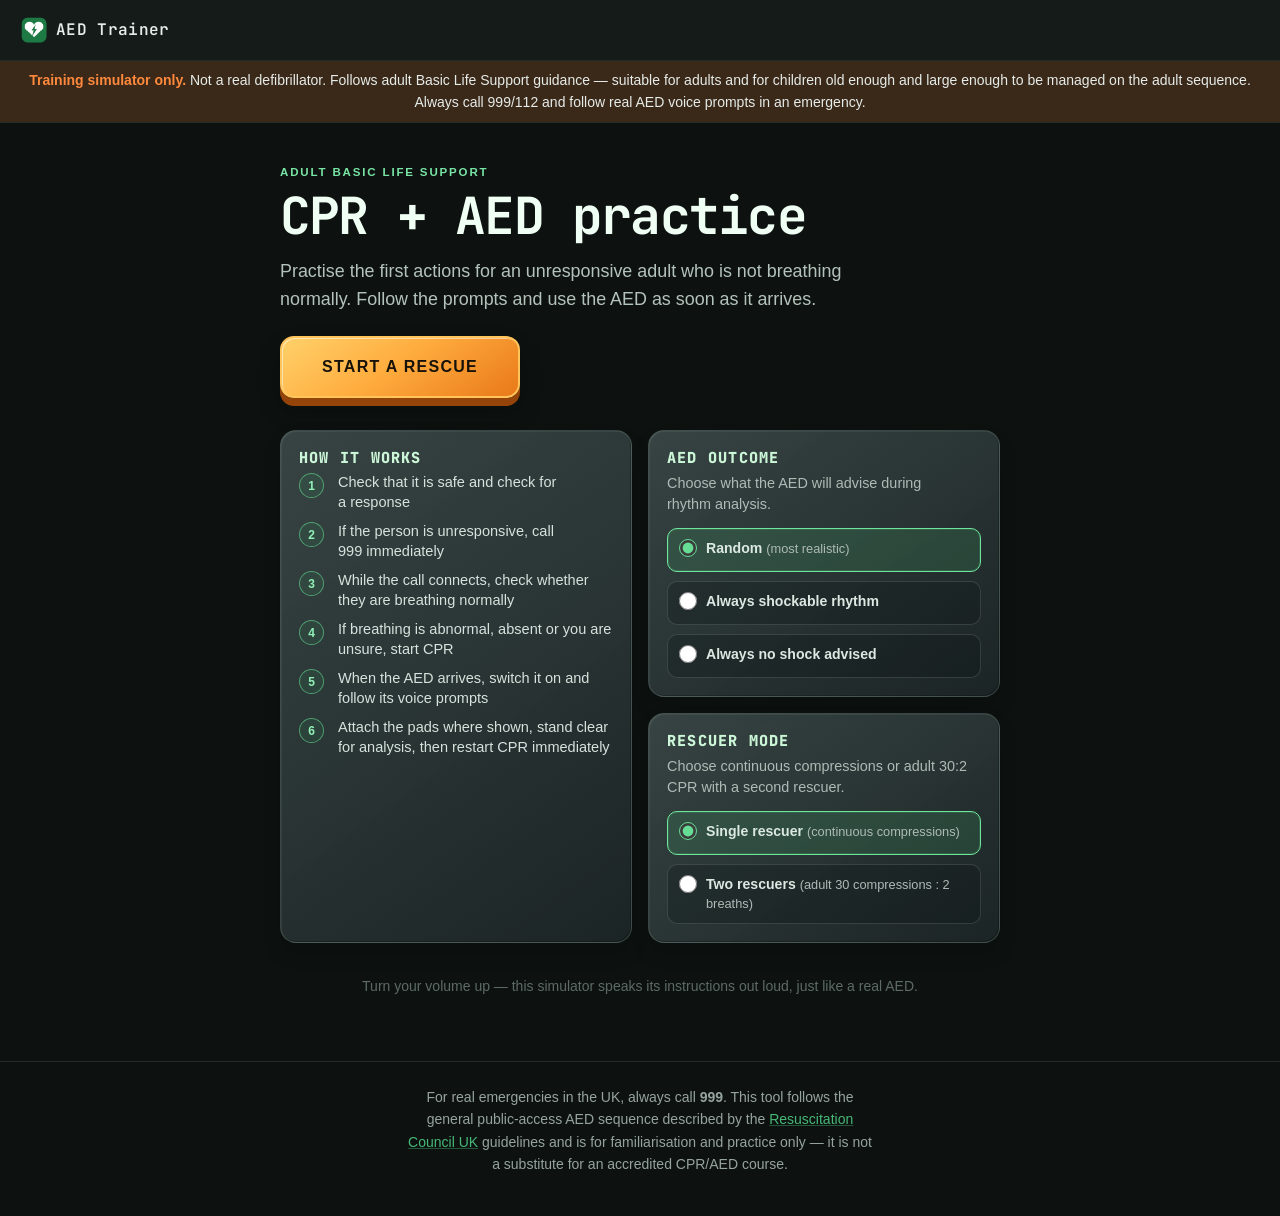
==== index.html @ 696bd79f "Add AED Trainer web app" ====
<!doctype html>
<html lang="en" data-theme="dark">
<head>
<meta charset="UTF-8" />
<meta name="viewport" content="width=device-width, initial-scale=1, viewport-fit=cover" />
<title>AED Trainer — Practice CPR &amp; Defibrillator Use</title>
<meta name="description" content="A free interactive simulator that mimics a public-access defibrillator (AED) so anyone can practise CPR and learn how an AED talks you through saving a life. Training use only." />
<meta name="theme-color" content="#12181a" />
<meta name="mobile-web-app-capable" content="yes" />
<meta name="apple-mobile-web-app-capable" content="yes" />
<meta name="apple-mobile-web-app-status-bar-style" content="black-translucent" />
<meta name="apple-mobile-web-app-title" content="AED Trainer" />
<link rel="manifest" href="manifest.json" />
<link rel="icon" href="icons/favicon-32.png" sizes="32x32" />
<link rel="apple-touch-icon" href="icons/apple-touch-icon.png" />

<link rel="preconnect" href="https://fonts.googleapis.com" />
<link rel="preconnect" href="https://fonts.gstatic.com" crossorigin />
<link href="https://fonts.googleapis.com/css2?family=JetBrains+Mono:wght@400;500;600;700&display=swap" rel="stylesheet" />
<link href="https://api.fontshare.com/v2/css?f[]=general-sans@400,500,600,700&display=swap" rel="stylesheet" />

<link rel="stylesheet" href="css/style.css" />
</head>
<body>
<a class="skip-link" href="#main">Skip to content</a>

<header class="site-header">
  <div class="brand">
    <img src="icons/icon-192.png" alt="" width="28" height="28" class="brand-mark" />
    <span class="brand-name">AED Trainer</span>
  </div>
</header>

<div class="disclaimer-bar" role="note">
  <strong>Training simulator only.</strong> Not a real defibrillator. Follows adult Basic Life Support guidance — suitable for adults and for children old enough and large enough to be managed on the adult sequence. Always call 999/112 and follow real AED voice prompts in an emergency.
</div>

<main id="main">

  <!-- ============ HOME SCREEN ============ -->
  <section id="screen-home" class="screen screen-home" aria-hidden="false">
    <p class="home-eyebrow">ADULT BASIC LIFE SUPPORT</p>
   <h1 class="page-title">CPR + AED practice</h1>
    <p class="lede">
  Practise the first actions for an unresponsive adult who is not breathing normally.
  Follow the prompts and use the AED as soon as it arrives.
</p>

<button id="btn-start" class="btn btn-primary btn-lg home-start-button" data-testid="button-start-training">
  START A RESCUE
</button>
    <div class="home-grid">
      <div class="home-card">
        <h2 class="card-title">How it works</h2>
        <ol class="steps-list">
  <li>Check that it is safe and check for a response</li>
  <li>If the person is unresponsive, call 999 immediately</li>
  <li>While the call connects, check whether they are breathing normally</li>
  <li>If breathing is abnormal, absent or you are unsure, start CPR</li>
  <li>When the AED arrives, switch it on and follow its voice prompts</li>
  <li>Attach the pads where shown, stand clear for analysis, then restart CPR immediately</li>
</ol>
      </div>

      <div class="home-card">
        <h2 class="card-title">AED outcome</h2>
<p class="card-hint">Choose what the AED will advise during rhythm analysis.</p>
        <fieldset class="scenario-picker">
          <legend class="sr-only">Choose a training scenario</legend>
          <label class="radio-row">
            <input type="radio" name="scenario" value="random" checked />
            <span>Random <em>(most realistic)</em></span>
          </label>
          <label class="radio-row">
            <input type="radio" name="scenario" value="shockable" />
            <span>Always shockable rhythm</span>
          </label>
          <label class="radio-row">
            <input type="radio" name="scenario" value="noshock" />
            <span>Always no shock advised</span>
          </label>
        </fieldset>
      </div>

      <div class="home-card home-card-wide">
        <h2 class="card-title">Rescuer mode</h2>
<p class="card-hint">Choose continuous compressions or adult 30:2 CPR with a second rescuer.</p>
        <fieldset class="scenario-picker">
          <legend class="sr-only">Choose number of rescuers</legend>
          <label class="radio-row">
            <input type="radio" name="rescuers" value="single" checked data-testid="radio-rescuers-single" />
            <span>Single rescuer <em>(continuous compressions)</em></span>
          </label>
          <label class="radio-row">
            <input type="radio" name="rescuers" value="two" data-testid="radio-rescuers-two" />
            <span>Two rescuers <em>(adult 30 compressions : 2 breaths)</em></span>
          </label>
        </fieldset>
      </div>
    </div>

    <p class="voice-hint" id="voice-support-hint"></p>
  </section>
  <!-- ============ 60-SECOND RESCUE INTRO ============ -->
  <section id="screen-intro" class="screen screen-intro" aria-hidden="true">
    <button id="btn-intro-exit" class="btn btn-ghost btn-exit" type="button">
      <svg width="16" height="16" viewBox="0 0 24 24" fill="none" stroke="currentColor" stroke-width="2">
        <path d="M15 18l-6-6 6-6"/>
      </svg>
      Back
    </button>

    <div class="intro-card">
      <p id="intro-step" class="intro-step">60-SECOND RESCUE · STEP 1 OF 4</p>

      <div class="intro-icon" aria-hidden="true">!</div>

      <h1 id="intro-title" class="intro-title">Is it safe to approach?</h1>

      <p id="intro-message" class="intro-message">
        An adult has suddenly collapsed. Look around before you go closer.
      </p>

      <div id="intro-actions" class="intro-actions">
        <button id="btn-intro-primary" class="btn btn-primary btn-lg" type="button">
          YES — CHECK FOR A RESPONSE
        </button>

        <button id="btn-intro-secondary" class="btn btn-secondary btn-lg" type="button">
          NO — GET HELP / STAY SAFE
        </button>
      </div>

      <button id="btn-intro-repeat" class="btn btn-ghost intro-repeat" type="button">
        🔊 Hear that again
      </button>

      <p class="intro-safety-note">
        Training practice only. In a real emergency, call 999/112 and follow the ambulance call handler’s instructions.
      </p>
    </div>
  </section>
  <!-- ============ DEVICE SCREEN ============ -->
  <section id="screen-device" class="screen screen-device" aria-hidden="true">

    <button id="btn-exit" class="btn btn-ghost btn-exit" data-testid="button-exit">
      <svg width="16" height="16" viewBox="0 0 24 24" fill="none" stroke="currentColor" stroke-width="2"><path d="M15 18l-6-6 6-6"/></svg>
      End session
    </button>

    <div class="device" id="aed-device" data-testid="device-shell">

<div class="device-brandrow">

    <div class="device-brand-block">

        <div class="device-brand-label">
            AED TRAINER
        </div>

<div class="device-model">
  KJT SERIES · FIELD 100
</div>

    </div>

    <div class="device-lights" role="status" aria-live="off">

        <span class="light" id="light-power">
            <i></i>Power
        </span>

        <span class="light" id="light-shock">
            <i></i>Shock
        </span>

        <span class="light" id="light-cpr">
            <i></i>CPR
        </span>

    </div>

</div>

<div class="device-instructions" aria-label="Training device notice">
  TRAINING DEVICE <span aria-hidden="true">·</span> FOLLOW VOICE PROMPTS
</div>

      <div class="device-screen" id="device-screen" aria-live="polite">
<div id="voice-indicator" class="voice-indicator">
    🔊 VOICE PROMPT ACTIVE
</div>
        <!-- OFF state -->
        <div class="panel" id="panel-off" data-panel="off">
          <p class="panel-off-label" id="panel-off-label">Device is off</p>
        </div>

        <!-- POWER ON -->
        <div class="panel" id="panel-poweron" data-panel="poweron" hidden>
          <p class="status-code" id="poweron-status-code">AED ON</p>
          <p class="caption-text" id="caption-poweron">Continue CPR while the AED sets up.</p>
        </div>

        <!-- PADS -->
        <div class="panel panel-pads" id="panel-pads" data-panel="pads" hidden>
          <p class="status-code">ATTACH PADS</p>
          <div class="pad-placement-container">
            <img src="images/adult-chest.png" alt="Adult chest showing pad 1 placed below the right collarbone and pad 2 on the mid-axillary line under the left armpit" class="chest-photo">
            <span class="aed-pad pad-a" aria-hidden="true">1</span>
            <span class="aed-pad pad-b" aria-hidden="true">2</span>
          </div>
          <p class="caption-text" id="caption-pads">Bare the chest. Peel the backing and press pad 1 below the right collarbone, pad 2 under the left armpit.</p>
          <button id="btn-pads-done" class="btn btn-accent" data-testid="button-pads-attached">Pads attached</button>
        </div>
                <!-- STAND CLEAR CHALLENGE -->
        <div class="panel panel-clear" id="panel-clear" data-panel="clear" hidden>
          <p class="status-code status-code-warn">AED READY TO ANALYSE</p>

          <div class="clear-symbol" aria-hidden="true">✋</div>

          <p class="clear-title">STAND CLEAR</p>

          <p class="caption-text">
            Nobody should touch the person while the AED checks the heart rhythm.
          </p>

          <p class="clear-question">What do you say?</p>

          <div class="clear-actions">
            <button id="btn-clear-correct" class="btn btn-accent" type="button">
              STAND CLEAR!
            </button>

            <button id="btn-clear-continue" class="btn btn-secondary" type="button">
              KEEP PRESSING!
            </button>

            <button id="btn-clear-pads" class="btn btn-secondary" type="button">
              TAKE THE PADS OFF!
            </button>
          </div>

          <p id="clear-feedback" class="clear-feedback" aria-live="polite"></p>
        </div>
        <!-- ANALYSING -->
        <div class="panel panel-analysing" id="panel-analysing" data-panel="analysing" hidden>
          <p class="status-code status-code-warn">ANALYSING RHYTHM</p>
         <div class="analysis-ring">
    <div class="ring-spinner"></div>
</div>
          <p class="caption-text" id="caption-analysing">Do not touch the patient. Analysing now.</p>
        </div>

        <!-- SHOCK ADVISED / CHARGING -->
        <div class="panel panel-shock" id="panel-shock" data-panel="shock" hidden>
<div class="warning-triangle" aria-hidden="true">⚠️</div>
          <p class="status-code status-code-alert" id="shock-status-code">SHOCK ADVISED</p>
          <div class="charge-bar" id="charge-bar" aria-hidden="true"><span></span></div>
          <p class="caption-text" id="caption-shock">Charging. Stand clear of the patient.</p>
          <button id="btn-shock" class="shock-button" disabled data-testid="button-deliver-shock">
            <span class="shock-button-label">SHOCK</span>
          </button>
        </div>

        <!-- NO SHOCK -->
        <div class="panel" id="panel-noshock" data-panel="noshock" hidden>
          <p class="status-code status-code-safe">NO SHOCK ADVISED</p>
          <p class="caption-text" id="caption-noshock">No shock advised. Continue CPR immediately.</p>
        </div>
                <!-- AMBULANCE CREW ARRIVED -->
        <div class="panel panel-handover" id="panel-handover" data-panel="handover" hidden>
          <p class="status-code status-code-safe">AMBULANCE CREW HAS TAKEN OVER</p>

<div class="handover-symbol" aria-hidden="true">✓</div>

<p class="handover-title">SCENARIO COMPLETE</p>

<p class="caption-text">
  The crew has taken over CPR.
</p>

<button
  id="btn-main-menu"
  class="btn btn-accent"
  type="button"
>
  MAIN MENU
</button>
        </div>
   <!-- CPR -->
        <div class="panel panel-cpr" id="panel-cpr" data-panel="cpr" hidden>
          <p class="status-code" id="cpr-status-code">CPR IN PROGRESS</p>


          <div class="cpr-compressions-view" id="cpr-compressions-view">
            <div class="cpr-visual" aria-hidden="true">
              <div class="metronome-ring" id="metronome-ring">
                  <div class="metronome-core"></div>
              </div>
              <div
  class="chest-animation"
  id="chest-animation"
  aria-label="Compression rhythm indicator"
></div>
            </div>
            <div class="cpr-readout">
              <div class="readout-block">
                <span class="readout-value" id="cpr-count">0</span>
                <span class="readout-label" id="cpr-count-label">compressions</span>
              </div>
              <div class="readout-block">
                <span class="readout-value" id="cpr-timer">2:00</span>
                <span class="readout-label" id="cpr-timer-label">until AED arrives</span>
              </div>
            </div>
          </div>

          <!-- BREATHS (two-rescuer 30:2 mode only) -->
          <div class="breaths-phase" id="breaths-phase" hidden aria-hidden="true">
            <div class="breaths-icon" aria-hidden="true">💨</div>
            <div class="breaths-countdown" id="breaths-countdown">2</div>
            <p class="breaths-label">rescue breaths</p>
          </div>

          <p class="caption-text" id="caption-cpr">Push hard and fast in the centre of the chest, to the beat.</p>
        </div>

      </div>

      <div class="device-controls">
        <button id="btn-power" class="power-button" data-testid="button-power">
          <svg width="30"
     height="30"
     viewBox="0 0 24 24"
     fill="none"
     stroke="currentColor"
     stroke-width="2.2"
     style="display:block;">
            <path d="M12 2v8"/><path d="M18.4 6.6a9 9 0 1 1-12.8 0"/></svg>
        </button>
        <div class="controls-hint" id="controls-hint">Press to turn on</div>
      </div>
    </div>

    <div class="caption-bar" id="caption-bar" role="log" aria-live="polite">
      <p id="caption-bar-text">Press the power button to begin.</p>
    </div>
  </section>

  <!-- ============ SUMMARY / RESTART ============ -->
  <section id="screen-end" class="screen screen-end" aria-hidden="true">
    <h1 class="page-title">Session ended</h1>
    <p class="lede" id="end-summary">You practised the full AED sequence. Great work — the more familiar this feels, the more useful you'll be in a real emergency.</p>
    <button id="btn-restart" class="btn btn-primary btn-lg" data-testid="button-restart">Train again</button>
  </section>

</main>

<footer class="site-footer">
  <p>For real emergencies in the UK, always call <strong>999</strong>. This tool follows the general public‑access AED sequence described by the <a href="https://www.resus.org.uk/" target="_blank" rel="noopener">Resuscitation Council UK</a> guidelines and is for familiarisation and practice only — it is not a substitute for an accredited CPR/AED course.</p>
</footer>

<script src="js/app.js" defer></script>
<script data-pplx-inline-edit>
(function () {
  if (window === window.top) return;

  const allowedParentOrigins = ["https://www.perplexity.ai","https://perplexity.ai","https://testing.perplexity.ai","https://staging.perplexity.ai","https://*.preview.i.perplexity.ai","http://localhost:3000","http://127.0.0.1:3000","http://localhost:5173","http://127.0.0.1:5173"];
  const MAX_FONT_BYTES = 500 * 1024;
  const MAX_TOTAL_FONT_BYTES = 2 * 1024 * 1024;
  let scrollForwarding = false;
  let scrollRaf = 0;
  let trustedTopOrigin = null;

  // Allow entries like "https://*.preview.i.perplexity.ai" — the wildcard
  // matches a single DNS label (no dots), so "https://*.foo" cannot stretch
  // across multiple labels.
  function matchesAllowedOrigin(origin) {
    if (!origin) return false;
    for (const entry of allowedParentOrigins) {
      if (!entry.includes("*")) {
        if (entry === origin) return true;
        continue;
      }
      const pattern = new RegExp(
        "^" +
          entry.replace(/[.+?^${}()|[\]\\]/g, "\\$&").replace(/\*/g, "[^.]+") +
          "$",
      );
      if (pattern.test(origin)) return true;
    }
    return false;
  }

  // Trust decision: when the sender is same-origin-visible (event.origin is a
  // real origin like https://www.perplexity.ai) we trust event.origin directly.
  // When event.origin is "null" (opaque broker srcdoc), we fall back to the
  // broker's stamped `parentOrigin` to identify the top window. The fallback
  // is claim-only — we rely on the browser's native `targetOrigin` enforcement
  // on the response path (see postToTrustedTop) to ensure replies can't be
  // delivered to anyone but the actual top window of that claimed origin.
  function getTrustedParentOrigin(event) {
    const forwardedParentOrigin =
      typeof event.data.parentOrigin === "string" ? event.data.parentOrigin : null;
    const parentOrigin = event.origin === "null" ? forwardedParentOrigin : event.origin;
    return matchesAllowedOrigin(parentOrigin) ? parentOrigin : null;
  }

  // All responses go to window.top with targetOrigin = the allowlisted origin.
  // An attacker that iframes us inside their own null-origin broker can claim
  // any parentOrigin they like, but the browser will drop the reply whenever
  // the real top's origin doesn't match — so the screenshot never leaves.
  function postToTrustedTop(message) {
    if (!trustedTopOrigin) return;
    try {
      window.top.postMessage(message, trustedTopOrigin);
    } catch (_error) {}
  }

  function inlineAll(original, clone) {
    if (original.nodeType !== 1 || clone.nodeType !== 1) return;

    try {
      const computedStyle = getComputedStyle(original);
      // cssText on a computed style is the serialized declaration in modern
      // Chromium/Safari — a single read beats enumerating ~400 longhand
      // properties. Firefox returns "" here, so we fall back on empty.
      const serialized = computedStyle.cssText;
      if (serialized) {
        clone.style.cssText = serialized;
      } else {
        const parts = new Array(computedStyle.length);
        for (let index = 0; index < computedStyle.length; index += 1) {
          const property = computedStyle[index];
          parts[index] = `${property}:${computedStyle.getPropertyValue(property)};`;
        }
        clone.style.cssText = parts.join("");
      }
    } catch (_error) {}

    const originalChildren = original.children;
    const clonedChildren = clone.children;
    for (
      let index = 0;
      index < originalChildren.length && index < clonedChildren.length;
      index += 1
    ) {
      inlineAll(originalChildren[index], clonedChildren[index]);
    }
  }

  function extractFontUrl(srcValue) {
    const matches = [
      ...srcValue.matchAll(
        /url\(["']?([^"')]+)["']?\)(?:\s*format\(["']?([^"')]+)["']?\))?/gi,
      ),
    ];
    if (matches.length === 0) return null;
    const woff2 = matches.find((m) => m[2] && m[2].toLowerCase().includes("woff2"));
    if (woff2) return woff2[1];
    const woff = matches.find((m) => m[2] && m[2].toLowerCase().includes("woff"));
    if (woff) return woff[1];
    return matches[0][1];
  }

  // Cache resolved font URL -> data URI across captures. Fonts on a page
  // essentially never change, and a batch run emits multiple captures back to
  // back — without this we'd refetch + re-base64 every time.
  const fontDataUriCache = new Map();
  const SRC_DECLARATION_RE = /src\s*:\s*[^;}]+/i;

  async function fetchAsDataUri(url) {
    if (fontDataUriCache.has(url)) return fontDataUriCache.get(url);
    let dataUri = null;
    try {
      const response = await fetch(url, { mode: "cors", credentials: "omit" });
      if (response.ok) {
        const blob = await response.blob();
        if (blob.size <= MAX_FONT_BYTES) {
          dataUri = await new Promise((resolve) => {
            const reader = new FileReader();
            reader.onloadend = () =>
              resolve(typeof reader.result === "string" ? reader.result : null);
            reader.onerror = () => resolve(null);
            reader.readAsDataURL(blob);
          });
        }
      }
    } catch (_error) {
      dataUri = null;
    }
    fontDataUriCache.set(url, dataUri);
    return dataUri;
  }

  function collectFontFaceRuleTexts() {
    const rules = [];
    for (const sheet of document.styleSheets) {
      let cssRules;
      try {
        cssRules = sheet.cssRules;
      } catch (_error) {
        continue;
      }
      if (!cssRules) continue;
      for (const rule of cssRules) {
        const cssText = rule.cssText || "";
        if (cssText.startsWith("@font-face")) rules.push(cssText);
      }
    }
    return rules;
  }

  async function buildInlinedFontCss() {
    const ruleTexts = collectFontFaceRuleTexts();
    if (ruleTexts.length === 0) return null;

    const resolved = ruleTexts.map((cssText) => {
      if (!SRC_DECLARATION_RE.test(cssText)) return null;
      const srcMatch = cssText.match(/src\s*:\s*([^;}]+)[;}]/i);
      if (!srcMatch) return null;
      const url = extractFontUrl(srcMatch[1]);
      if (!url) return null;
      try {
        return { cssText, url: new URL(url, document.baseURI).href };
      } catch (_error) {
        return null;
      }
    });

    const dataUris = await Promise.all(
      resolved.map((entry) => (entry ? fetchAsDataUri(entry.url) : Promise.resolve(null))),
    );

    const inlined = [];
    let totalBytes = 0;
    for (let index = 0; index < resolved.length; index += 1) {
      const entry = resolved[index];
      const dataUri = dataUris[index];
      if (!entry || !dataUri) continue;
      const approxBytes = dataUri.length * 0.75;
      if (totalBytes + approxBytes > MAX_TOTAL_FONT_BYTES) break;
      totalBytes += approxBytes;
      inlined.push(entry.cssText.replace(SRC_DECLARATION_RE, `src: url("${dataUri}")`));
    }
    return inlined.length > 0 ? inlined.join("\n") : null;
  }

  function stripExternal(clone) {
    const images = clone.querySelectorAll("img");
    for (let index = 0; index < images.length; index += 1) {
      const src = images[index].getAttribute("src");
      if (src && !src.startsWith("data:")) images[index].removeAttribute("src");
    }

    const elements = clone.querySelectorAll("*");
    for (let index = 0; index < elements.length; index += 1) {
      const style = elements[index].style.cssText;
      if (style && style.includes("url(")) {
        elements[index].style.cssText = style.replace(
          /url\(["']?(?!data:)[^)"']*["']?\)/gi,
          "none",
        );
      }
    }
  }

  function emitScroll() {
    scrollRaf = 0;
    if (!scrollForwarding) return;
    postToTrustedTop({
      type: "INLINE_EDIT_SCROLL",
      scrollX: window.scrollX,
      scrollY: window.scrollY,
    });
  }

  window.addEventListener(
    "scroll",
    function () {
      if (!scrollForwarding || scrollRaf) return;
      scrollRaf = requestAnimationFrame(emitScroll);
    },
    { passive: true, capture: true },
  );

  async function handleCaptureRequest(event) {
    const requestId = event.data.requestId;
    const scrollX = window.scrollX;
    const scrollY = window.scrollY;
    const width = window.innerWidth;
    const height = window.innerHeight;

    function postResult(dataUrl) {
      postToTrustedTop({
        type: "INLINE_EDIT_SCREENSHOT_RESULT",
        requestId,
        dataUrl,
        scrollX,
        scrollY,
      });
    }

    try {
      // Wait for any pending web fonts to resolve so both inline metrics and
      // the @font-face inlining below see the same loaded faces.
      if (document.fonts && document.fonts.ready) {
        try {
          await document.fonts.ready;
        } catch (_error) {}
      }

      const clone = document.documentElement.cloneNode(true);
      inlineAll(document.documentElement, clone);

      const removedNodes = clone.querySelectorAll("script,link[rel=\"stylesheet\"],style");
      for (let index = 0; index < removedNodes.length; index += 1) {
        removedNodes[index].remove();
      }

      stripExternal(clone);

      // Re-embed web fonts as data-URI @font-face rules so the SVG rasterizer
      // can resolve them — external font URLs aren't fetched during
      // foreignObject rendering, which would otherwise force a fallback face
      // and change text metrics.
      const inlinedFontCss = await buildInlinedFontCss();
      if (inlinedFontCss) {
        const styleEl = document.createElement("style");
        styleEl.textContent = inlinedFontCss;
        const head = clone.querySelector("head");
        if (head) head.appendChild(styleEl);
        else clone.insertBefore(styleEl, clone.firstChild);
      }

      const html = new XMLSerializer().serializeToString(clone);
      const svg =
        `<svg xmlns="http://www.w3.org/2000/svg" width="${width}" height="${height}">` +
        '<foreignObject width="100%" height="100%">' +
        `<div xmlns="http://www.w3.org/1999/xhtml" style="width:${width}px;height:${height}px;overflow:hidden">` +
        `<div style="position:relative;left:-${scrollX}px;top:-${scrollY}px">` +
        html +
        "</div></div></foreignObject></svg>";
      const svgUrl = `data:image/svg+xml;charset=utf-8,${encodeURIComponent(svg)}`;
      const image = new Image();
      image.onload = function () {
        const canvas = document.createElement("canvas");
        canvas.width = width;
        canvas.height = height;
        canvas.getContext("2d").drawImage(image, 0, 0);
        postResult(canvas.toDataURL("image/png"));
      };
      image.onerror = function () {
        postResult(null);
      };
      image.src = svgUrl;
    } catch (_error) {
      postResult(null);
    }
  }

  window.addEventListener("message", function (event) {
    if (!event.data) return;
    // Only accept messages from the direct parent frame. Blocks sibling /
    // unrelated-window postMessage senders that could otherwise reach us.
    if (event.source !== window.parent) return;

    const trustedParentOrigin = getTrustedParentOrigin(event);
    if (!trustedParentOrigin) return;
    trustedTopOrigin = trustedParentOrigin;

    if (event.data.type === "INLINE_EDIT_SCROLL_START") {
      scrollForwarding = true;
      emitScroll();
      return;
    }

    if (event.data.type === "INLINE_EDIT_SCROLL_STOP") {
      scrollForwarding = false;
      if (scrollRaf) cancelAnimationFrame(scrollRaf);
      scrollRaf = 0;
      return;
    }

    if (event.data.type !== "INLINE_EDIT_CAPTURE_REQUEST") return;

    handleCaptureRequest(event);
  });
})();


</script></body>
</html>
---- css/style.css ----
/* =========================================================
   AED Trainer — design tokens
   ========================================================= */
:root,
[data-theme='light'] {
  --text-xs: clamp(0.75rem, 0.7rem + 0.25vw, 0.875rem);
  --text-sm: clamp(0.875rem, 0.8rem + 0.35vw, 1rem);
  --text-base: clamp(1rem, 0.95rem + 0.25vw, 1.125rem);
  --text-lg: clamp(1.125rem, 1rem + 0.75vw, 1.5rem);
  --text-xl: clamp(1.5rem, 1.2rem + 1.25vw, 2.25rem);
  --text-2xl: clamp(2rem, 1.2rem + 2.5vw, 3rem);

  --space-1: 0.25rem;
  --space-2: 0.5rem;
  --space-3: 0.75rem;
  --space-4: 1rem;
  --space-5: 1.25rem;
  --space-6: 1.5rem;
  --space-8: 2rem;
  --space-10: 2.5rem;
  --space-12: 3rem;
  --space-16: 4rem;
  --space-20: 5rem;

  --radius-sm: 0.375rem;
  --radius-md: 0.625rem;
  --radius-lg: 1rem;
  --radius-xl: 1.5rem;
  --radius-full: 9999px;

  --transition-interactive: 160ms cubic-bezier(0.16, 1, 0.3, 1);

  /* Page chrome — cool clinical neutrals */
  --color-bg: #eef2f0;
  --color-surface: #ffffff;
  --color-surface-offset: #e2e8e5;
  --color-border: #cdd6d2;
  --color-divider: #dbe2df;
  --color-text: #101615;
  --color-text-muted: #52605c;
  --color-text-faint: #94a19d;
  --color-text-inverse: #f6f8f7;

  --color-primary: #1e7a44;
  --color-primary-hover: #166237;
  --color-primary-active: #114c2b;
  --color-primary-highlight: #d7ebde;

  --accent-orange: #d1560a;
  --accent-orange-hover: #b7480a;
  --accent-orange-active: #9c3d08;
  --accent-orange-highlight: #f6ded0;

  --accent-red: #c23b31;
  --accent-red-highlight: #f5dad7;

  --accent-green: #1e7a44;

  --shadow-sm: 0 1px 2px rgb(10 20 16 / 0.08);
  --shadow-md: 0 6px 16px rgb(10 20 16 / 0.12);
  --shadow-lg: 0 16px 40px rgb(10 20 16 / 0.18);

  --font-display: 'JetBrains Mono', 'Courier New', monospace;
  --font-body: 'General Sans', 'Inter', sans-serif;
}

[data-theme='dark'] {
  --color-bg: #0d1210;
  --color-surface: #141b18;
  --color-surface-offset: #1a2320;
  --color-border: #2a3531;
  --color-divider: #212b27;
  --color-text: #e6ece9;
  --color-text-muted: #96a39e;
  --color-text-faint: #5d6a65;
  --color-text-inverse: #101615;

  --color-primary: #46b877;
  --color-primary-hover: #64c98d;
  --color-primary-active: #7ed4a3;
  --color-primary-highlight: #1c3527;

  --accent-orange: #ff8a3d;
  --accent-orange-hover: #ffa262;
  --accent-orange-active: #ffb684;
  --accent-orange-highlight: #3a2818;

  --accent-red: #e5726a;
  --accent-red-highlight: #3a1f1c;

  --shadow-sm: 0 1px 2px rgb(0 0 0 / 0.3);
  --shadow-md: 0 6px 16px rgb(0 0 0 / 0.4);
  --shadow-lg: 0 16px 40px rgb(0 0 0 / 0.5);
}

/* fixed device-chassis colors regardless of theme, like a physical product */
:root {
  --device-chassis: #2c3134;
  --device-chassis-2: #383e42;
  --device-chassis-dark: #1c2022;
  --device-screen-bg: #0a120f;
  --device-screen-line: #16241d;
  --device-text: #b9f2c9;
  --device-text-dim: #6c9b7c;
  --device-amber: #ffcf6b;
}

/* =========================================================
   Base
   ========================================================= */
*, *::before, *::after { box-sizing: border-box; margin: 0; padding: 0; }

html {
  -webkit-text-size-adjust: none;
  text-size-adjust: none;
  -webkit-font-smoothing: antialiased;
  text-rendering: optimizeLegibility;
  scroll-behavior: smooth;
}

body {
  min-height: 100dvh;
  line-height: 1.6;
  font-family: var(--font-body), sans-serif;
  font-size: var(--text-base);
  color: var(--color-text);
  background-color: var(--color-bg);
  display: flex;
  flex-direction: column;
}

/* Locks page scroll while the device takeover is showing, so training
   feels like a real handheld unit rather than a scrollable web page. */
body.device-active {
  overflow: hidden;
  height: 100dvh;
}

img, svg { display: block; max-width: 100%; }

button, input { font: inherit; color: inherit; }

h1, h2, h3 { text-wrap: balance; line-height: 1.15; font-family: var(--font-display), monospace; letter-spacing: -0.01em; }

p, li { text-wrap: pretty; }

:focus-visible { outline: 2px solid var(--color-primary); outline-offset: 3px; border-radius: var(--radius-sm); }

@media (prefers-reduced-motion: reduce) {
  *, *::before, *::after {
    animation-duration: 0.01ms !important;
    animation-iteration-count: 1 !important;
    transition-duration: 0.01ms !important;
    scroll-behavior: auto !important;
  }
}

.sr-only {
  position: absolute; width: 1px; height: 1px; padding: 0; margin: -1px;
  overflow: hidden; clip: rect(0,0,0,0); white-space: nowrap; border-width: 0;
}

.skip-link {
  position: absolute; left: -999px; top: var(--space-2);
  background: var(--color-primary); color: var(--color-text-inverse);
  padding: var(--space-2) var(--space-4); border-radius: var(--radius-sm); z-index: 100;
}
.skip-link:focus { left: var(--space-2); }

a { color: var(--color-primary); text-decoration: underline; text-decoration-color: color-mix(in oklab, var(--color-primary) 40%, transparent); }
a:hover { color: var(--color-primary-hover); }

/* =========================================================
   Header / disclaimer / footer
   ========================================================= */
.site-header {
  display: flex; align-items: center; justify-content: space-between;
  padding: var(--space-4) var(--space-5);
  border-bottom: 1px solid var(--color-divider);
  background: var(--color-surface);
}
.brand { display: flex; align-items: center; gap: var(--space-2); }
.brand-mark { border-radius: var(--radius-sm); }
.brand-name { font-family: var(--font-display), monospace; font-weight: 600; font-size: var(--text-sm); letter-spacing: 0.02em; }

.icon-btn {
  display: inline-flex; align-items: center; justify-content: center;
  width: 44px; height: 44px; border-radius: var(--radius-full);
  background: transparent; color: var(--color-text-muted);
}
.icon-btn:hover { background: var(--color-surface-offset); color: var(--color-text); }

.disclaimer-bar {
  background: var(--accent-orange-highlight);
  color: var(--color-text);
  font-size: var(--text-xs);
  text-align: center;
  padding: var(--space-2) var(--space-4);
  border-bottom: 1px solid var(--color-divider);
}
.disclaimer-bar strong { color: var(--accent-orange); }

.site-footer {
  margin-top: auto;
  padding: var(--space-6) var(--space-5) var(--space-10);
  font-size: var(--text-xs);
  color: var(--color-text-muted);
  text-align: center;
  border-top: 1px solid var(--color-divider);
}
.site-footer p { max-width: 60ch; margin-inline: auto; }

/* =========================================================
   Buttons
   ========================================================= */
.btn {
  display: inline-flex; align-items: center; justify-content: center; gap: var(--space-2);
  min-height: 44px; padding: var(--space-3) var(--space-6);
  border-radius: var(--radius-md);
  font-size: var(--text-sm); font-weight: 600;
  transition: transform var(--transition-interactive), background var(--transition-interactive), box-shadow var(--transition-interactive);
}
.btn:active { transform: scale(0.97); }

.btn-primary { background: var(--color-primary); color: var(--color-text-inverse); box-shadow: var(--shadow-sm); }
.btn-primary:hover { background: var(--color-primary-hover); }

.btn-accent { background: var(--accent-orange); color: #ffffff; box-shadow: var(--shadow-sm); }
.btn-accent:hover { background: var(--accent-orange-hover); }

.btn-ghost { background: transparent; color: var(--color-text-muted); border: 1px solid var(--color-border); }
.btn-ghost:hover { color: var(--color-text); background: var(--color-surface-offset); }

.btn-lg { font-size: var(--text-base); padding: var(--space-4) var(--space-10); border-radius: var(--radius-lg); }

.btn:disabled { opacity: 0.45; cursor: not-allowed; transform: none; }

.btn-exit { position: absolute; top: var(--space-4); left: var(--space-4); z-index: 5; }

/* =========================================================
   Layout / screens
   ========================================================= */
main { flex: 1; width: 100%; }

.screen { display: none; }
.screen[aria-hidden='false'] { display: block; }

.screen-home {
  max-width: 640px; margin-inline: auto;
  padding: var(--space-10) var(--space-5) var(--space-16);
}
.page-title { font-size: var(--text-xl); margin-bottom: var(--space-4); }
.lede { color: var(--color-text-muted); font-size: var(--text-base); margin-bottom: var(--space-5); max-width: 56ch; }

.screen-home > .btn-lg { display: flex; width: 100%; margin-bottom: var(--space-8); }
@media (min-width: 480px) { .screen-home > .btn-lg { width: auto; } }

.home-grid {
  display: grid; grid-template-columns: 1fr; gap: var(--space-4);
  margin-bottom: var(--space-8);
}
.home-card-wide { grid-column: 1 / -1; }

@media (min-width: 640px) {
  .home-grid { grid-template-columns: 1fr 1fr; }
}

.home-card {
  background: var(--color-surface);
  border: 1px solid var(--color-border);
  border-radius: var(--radius-lg);
  padding: var(--space-5);
}
.card-title { font-size: var(--text-base); margin-bottom: var(--space-3); }
.card-hint { font-size: var(--text-xs); color: var(--color-text-muted); margin-bottom: var(--space-3); }

.steps-list { list-style: decimal; padding-left: 1.2em; display: flex; flex-direction: column; gap: var(--space-1); font-size: var(--text-sm); color: var(--color-text-muted); }

.scenario-picker { display: flex; flex-direction: column; gap: var(--space-2); border: none; }
.radio-row { display: flex; align-items: center; gap: var(--space-2); font-size: var(--text-sm); padding: var(--space-1) 0; min-height: 44px; }
.radio-row input { width: 18px; height: 18px; accent-color: var(--color-primary); }
.radio-row em { color: var(--color-text-faint); font-style: normal; font-size: var(--text-xs); }

.voice-hint { margin-top: var(--space-4); font-size: var(--text-xs); color: var(--color-text-faint); text-align: center; }

.screen-end { max-width: 480px; margin-inline: auto; padding: var(--space-16) var(--space-5); text-align: center; }
.screen-end .btn { margin-top: var(--space-4); }

/* =========================================================
   Device screen (simulation) — full-viewport kiosk takeover
   ========================================================= */
.screen-device[aria-hidden='false'] {
  position: fixed;
  inset: 0;
  z-index: 200;
  display: flex; flex-direction: column; align-items: center; justify-content: center;
  width: 100%;
  height: 100dvh;
  padding: max(var(--space-3), env(safe-area-inset-top)) var(--space-3) max(var(--space-3), env(safe-area-inset-bottom));
  background: var(--color-bg);
  gap: var(--space-2);
  overflow: hidden;
}

.device {
  width: min(94vw, 460px);
  flex: 1;
  min-height: 0;
  margin-top: 40px;
  display: flex;
  flex-direction: column;
  position: relative;

  background: linear-gradient(
      180deg,
      var(--device-chassis-2),
      var(--device-chassis)
  );

  border-radius: var(--radius-xl);

  padding: var(--space-3);

  box-shadow:
      var(--shadow-lg),
      inset 0 1px 0 rgb(255 255 255 / 0.06);

  border: 1px solid var(--device-chassis-dark);
}

.device-brandrow {
  display: flex; align-items: center; justify-content: space-between;
  flex: 0 0 auto;
  margin-bottom: var(--space-2); padding-inline: var(--space-1);
}
.device-brand-block { display: flex; flex-direction: column; gap: 1px; }
.device-brand-label {
  font-family: var(--font-display), monospace; font-size: var(--text-xs);
  letter-spacing: 0.08em; color: var(--device-text);
}
.device-model {
  font-family: var(--font-display), monospace; font-size: 0.65rem;
  letter-spacing: 0.06em; color: var(--device-text-dim);
}
.device-lights { display: flex; gap: var(--space-3); }

.device-instructions {
  flex: 0 0 auto;
  display: flex; flex-wrap: wrap; gap: 2px var(--space-3);
  font-family: var(--font-display), monospace; font-size: 0.62rem;
  letter-spacing: 0.03em; color: var(--device-text-dim);
  padding: 4px var(--space-1) var(--space-1);
  margin-bottom: 2px;
  border-bottom: 1px solid rgb(255 255 255 / 0.06);
}
.light {
  display: flex; align-items: center; gap: var(--space-1);
  font-size: 0.65rem; color: #6b7672; letter-spacing: 0.03em;
}
.light i {
  width: 8px; height: 8px; border-radius: var(--radius-full);
  background: #4a5450; display: block;
  box-shadow: inset 0 0 0 1px rgb(0 0 0 / 0.3);
}
.light.on i { background: var(--color-primary); box-shadow: 0 0 8px 1px var(--color-primary); }
.light.alert i { background: var(--accent-orange); box-shadow: 0 0 8px 1px var(--accent-orange); animation: blink 1s steps(2, jump-none) infinite; }
.light.safe i { background: #46b877; box-shadow: 0 0 8px 1px #46b877; }

.device-screen {
  background: var(--device-screen-bg);

  flex: 1 1 auto;
  min-height: 0;

  padding: var(--space-3) var(--space-3);

  position: relative;
  overflow: hidden;

  margin-top: 8px;

  border: 6px solid #11181c;
  border-radius: 18px;

  box-shadow:
      inset 0 2px 10px rgb(0 0 0 / 0.6),
      0 4px 20px rgb(0 0 0 / 0.25);
}

.device-screen::before {
  content: '';
  position: absolute;
  inset: 0;

  background:
      repeating-linear-gradient(
          180deg,
          rgb(255 255 255 / 0.015) 0 1px,
          transparent 1px 3px
      );

  pointer-events: none;
}
.panel {
  display: flex;
  flex-direction: column;

  align-items: center;
  justify-content: center;

  width: 100%;
  height: 100%;

  text-align: center;

  gap: var(--space-3);
  overflow-y: auto;
}

.panel-pads {
    justify-content: center;
    padding-top: 2px;
}

.panel[hidden] { display: none; }

.panel-off-label { font-family: var(--font-display), monospace; color: var(--device-text-dim); font-size: var(--text-sm); letter-spacing: 0.05em; }

.status-code {
  font-family: var(--font-display), monospace; font-weight: 700;
  font-size: var(--text-lg); letter-spacing: 0.04em;
  color: var(--device-text);
}
.status-code-warn { color: var(--device-amber); }
.status-code-alert { color: #ff8f6b; }
.status-code-safe { color: #7be3a0; }

.caption-text { color: var(--device-text-dim); font-size: var(--text-sm); max-width: 30ch; }

.torso { width: 120px; height: 150px; color: var(--device-text-dim); }
.pad { fill: var(--device-amber); opacity: 0.85; }
.pad-num { font-family: var(--font-display), monospace; font-size: 12px; fill: var(--device-screen-bg); text-anchor: middle; font-weight: 700; }


.charge-bar {
  width: 100%; max-width: 220px; height: 10px; border-radius: var(--radius-full);
  background: rgb(255 255 255 / 0.08); overflow: hidden;
}
.charge-bar span {
  display: block; height: 100%; width: 0%;
  background: var(--accent-orange);
  border-radius: var(--radius-full);
  transition: width 0.2s linear;
}

.shock-button {
  width: 92px; height: 92px; border-radius: var(--radius-full);
  background: #5a3a22; color: rgb(255 255 255 / 0.5);
  border: 3px solid #7a5334;
  font-family: var(--font-display), monospace; font-weight: 700; font-size: var(--text-xs);
  letter-spacing: 0.05em;
  transition: all var(--transition-interactive);
}
.shock-button:not(:disabled) {
  background: var(--accent-orange); color: #fff; border-color: #ffb27a;
  box-shadow: 0 0 0 0 rgb(209 86 10 / 0.6);
  animation: shockpulse 1s ease-in-out infinite;
  cursor: pointer;
}
.shock-button:disabled { cursor: not-allowed; }
@keyframes shockpulse {
  0%, 100% { box-shadow: 0 0 0 0 rgb(255 138 61 / 0.55); }
  50% { box-shadow: 0 0 0 14px rgb(255 138 61 / 0); }
}

.cpr-compressions-view { display: flex; flex-direction: column; align-items: center; gap: var(--space-4); }
.cpr-compressions-view[hidden] { display: none; }
.cpr-visual { display: flex; align-items: center; justify-content: center; height: 70px; }
.cpr-pulse {
  width: 46px; height: 46px; border-radius: var(--radius-full);
  background: #7be3a0;
}
.cpr-pulse.beat { animation: cprbeat 0.45s ease-out; }
@keyframes cprbeat { 0% { transform: scale(1); } 30% { transform: scale(1.35); } 100% { transform: scale(1); } }

.cpr-readout { display: flex; gap: var(--space-8); }
.readout-block { display: flex; flex-direction: column; align-items: center; }
.readout-value { font-family: var(--font-display), monospace; font-weight: 700; font-size: var(--text-xl); color: var(--device-text); }
.readout-label { font-size: 0.65rem; color: var(--device-text-dim); letter-spacing: 0.04em; }

.breaths-phase {
  display: flex; flex-direction: column; align-items: center; gap: var(--space-2);
  padding: var(--space-4) 0;
}
.breaths-phase[hidden] { display: none; }
.breaths-icon { font-size: 2.2rem; line-height: 1; animation: breathspulse 1.6s ease-in-out infinite; }
.breaths-countdown {
  font-family: var(--font-display), monospace; font-weight: 700;
  font-size: 2.6rem; color: var(--device-amber); line-height: 1;
}
.breaths-label { font-size: 0.7rem; color: var(--device-text-dim); letter-spacing: 0.06em; text-transform: uppercase; }
@keyframes breathspulse { 0%, 100% { transform: scale(1); opacity: 0.85; } 50% { transform: scale(1.15); opacity: 1; } }

@keyframes blink { 50% { opacity: 0.25; } }
/* Power button */
.power-button {
  position: relative;
  display: grid;
  place-items: center;
  width: 56px;
  height: 56px;
  padding: 0;

  border: 2px solid #111719;
  border-radius: 50%;

  color: #8f9c97;
  background:
    radial-gradient(
      circle at 35% 28%,
      #3b4749 0%,
      #273135 42%,
      #12191b 100%
    );

  box-shadow:
    5px 6px 10px rgb(0 0 0 / 0.45),
    inset 2px 2px 3px rgb(255 255 255 / 0.12),
    inset -3px -4px 5px rgb(0 0 0 / 0.65);

  cursor: pointer;
  transition:
    color 160ms ease,
    transform 100ms ease,
    box-shadow 160ms ease,
    filter 160ms ease;
}

.power-button:hover {
  color: #d6e4dc;
  filter: brightness(1.12);
}

.power-button:active {
  transform: translateY(2px);
  box-shadow:
    2px 3px 5px rgb(0 0 0 / 0.4),
    inset 3px 3px 6px rgb(0 0 0 / 0.7),
    inset -1px -1px 2px rgb(255 255 255 / 0.08);
}

.power-button.active {
  color: #63e89b;
  border-color: #275f45;
  box-shadow:
    0 0 0 3px rgb(99 232 155 / 0.14),
    0 0 18px rgb(99 232 155 / 0.28),
    5px 6px 10px rgb(0 0 0 / 0.45),
    inset 2px 2px 3px rgb(255 255 255 / 0.1),
    inset -3px -4px 5px rgb(0 0 0 / 0.65);
}

.power-button:focus-visible {
  outline: 3px solid #ffd54a;
  outline-offset: 4px;
}

.power-button:disabled {
  opacity: 0.35;
  cursor: not-allowed;
  filter: grayscale(0.35);
}

.power-button:disabled:hover {
  color: #8f9c97;
  filter: grayscale(0.35);
}

.controls-hint {
  min-height: 2.5em;
  margin: 0;
  font-size: var(--text-xs);
  line-height: 1.25;
  color: var(--color-text-muted);
}
.caption-bar {
  width: min(96vw, 520px);
  flex-shrink: 0;

  margin: 0 auto;
  box-sizing: border-box;

  background: var(--color-surface);
  border: 1px solid var(--color-border);
  border-radius: var(--radius-md);

  padding: var(--space-3) var(--space-4);

  font-size: var(--text-sm);
  text-align: center;

  min-height: 48px;

  display: flex;
  align-items: center;
  justify-content: center;
}

.voice-indicator {
  position: absolute;
  top: var(--space-2);
  right: var(--space-2);
  z-index: 2;
  display: none;
  align-items: center;
  gap: 5px;
  font-family: var(--font-display), monospace;
  font-size: 0.6rem;
  letter-spacing: 0.04em;
  color: var(--device-amber);
  background: rgb(0 0 0 / 0.4);
  padding: 4px 9px;
  border-radius: var(--radius-full);
  white-space: nowrap;
}
.voice-indicator.active { display: flex; }

.pad-placement-container {
    position: relative;
    width: min(100%, 320px);
    aspect-ratio: 1036 / 613;
    margin: 0 auto;
    flex-shrink: 0;
    max-height: 34dvh;
    border-radius: 14px;
    overflow: hidden;
}

.chest-photo {
    position: absolute;
    inset: 0;
    width: 100%;
    height: 100%;
    object-fit: cover;
    display: block;
}

/* On extremely short screens, shrink the photo further rather than let it
   push the caption/button off-screen — the panel's own scroll is the
   last-resort fallback beyond this point. */
@media (max-height: 620px) {
  .pad-placement-container { max-height: 26dvh; }
}

.aed-pad {
  position: absolute;
  width: 28px;
  height: 28px;
  border-radius: var(--radius-full);
  background: var(--device-amber);
  color: var(--device-screen-bg);
  display: flex;
  align-items: center;
  justify-content: center;
  font-family: var(--font-display), monospace;
  font-weight: 700;
  font-size: 0.8rem;
  transform: translate(-50%, -50%);
  box-shadow: 0 0 0 3px rgb(0 0 0 / 0.4), 0 0 10px 2px rgb(255 207 107 / 0.55);
}
.pad-a { top: 27%; left: 36%; }
.pad-b { top: 71%; left: 68%; }

.analysis-ring { width: 64px; height: 64px; display: flex; align-items: center; justify-content: center; flex: 0 0 auto; }
.ring-spinner {
  width: 100%; height: 100%; border-radius: var(--radius-full);
  border: 4px solid rgb(255 207 107 / 0.18);
  border-top-color: var(--device-amber);
  animation: ringspin 0.9s linear infinite;
}
@keyframes ringspin { to { transform: rotate(360deg); } }

.warning-triangle {
  font-size: 2.4rem;
  line-height: 1;
  flex: 0 0 auto;
  filter: drop-shadow(0 0 8px rgb(255 138 61 / 0.6));
}

.metronome-ring {
  width: 60px; height: 60px; border-radius: var(--radius-full);
  border: 3px solid rgb(123 227 160 / 0.25);
  display: flex; align-items: center; justify-content: center;
}
.metronome-core {
  width: 32px; height: 32px; border-radius: var(--radius-full);
  background: #7be3a0;
}
.metronome-core.beat { animation: cprbeat 0.45s ease-out; }

.chest-animation {
  font-size: 1.9rem;
  line-height: 1;
}
.chest-animation.beat { animation: cprbeat 0.45s ease-out; }

@media (max-height: 700px) {
  .chest-photo { max-height: 30dvh; }
  .cpr-visual { height: 56px; }
}
/* Stand Clear challenge */
.panel-clear {
  box-sizing: border-box;
  height: 100%;
  min-height: 0;
  overflow-y: auto;
  overscroll-behavior-y: contain;
  padding: 12px 16px 20px;
  text-align: center;
  -webkit-overflow-scrolling: touch;
}

.panel-clear .status-code {
  margin-top: 0;
}

.clear-symbol {
  display: grid;
  place-items: center;
  width: 62px;
  height: 62px;
  margin: 8px auto;
  border: 3px solid #f4b400;
  border-radius: 50%;
  color: #171717;
  background: #ffd54a;
  font-size: 34px;
  line-height: 1;
  box-shadow: 0 0 0 5px rgba(244, 180, 0, 0.14);
}

.clear-title {
  margin: 4px 0 8px;
  color: #ffd54a;
  font-size: clamp(1.35rem, 4.5vw, 1.9rem);
  font-weight: 900;
  letter-spacing: 0.06em;
}

.panel-clear .caption-text {
  margin: 8px 0;
}

.clear-question {
  margin: 12px 0 8px;
  color: #ffffff;
  font-size: 1rem;
  font-weight: 800;
}

.clear-actions {
  display: grid;
  gap: 8px;
  margin-top: 8px;
  padding-bottom: 8px;
}

.panel-clear .btn {
  width: 100%;
  min-height: 44px;
  padding: 10px 12px;
  font-size: 0.92rem;
}

.panel-clear .btn-accent {
  font-weight: 900;
  letter-spacing: 0.04em;
}

.clear-feedback {
  min-height: 1.4em;
  margin: 10px 0 0;
  padding: 0 2px 10px;
  color: #ffd54a;
  font-size: 0.92rem;
  font-weight: 700;
  line-height: 1.35;
}
#panel-clear {
  overflow-y: auto !important;
}
.panel-clear .btn-secondary {
  color: #1b2522;
  background: #f4f4f4;
  border-color: #c7c7c7;
  font-weight: 800;
}

.panel-clear .btn-secondary:hover,
.panel-clear .btn-secondary:focus-visible {
  color: #101614;
  background: #ffffff;
  border-color: #ffd54a;
}
.btn-secondary {
  color: #000000;
}
/* AED body visual upgrade */
.aed-unit {
  background:
    linear-gradient(
      145deg,
      #3b454a 0%,
      #30383d 45%,
      #252c30 100%
    );

  border: 1px solid #4e5a60;
  border-radius: 34px;
  box-shadow:
    0 24px 50px rgba(0, 0, 0, 0.5),
    inset 2px 2px 0 rgba(255, 255, 255, 0.08),
    inset -3px -4px 0 rgba(0, 0, 0, 0.24);
}

/* Keep the AED caption area stable when its message wraps */
.caption-bar {
  box-sizing: border-box;
  min-height: 58px;
}

.caption-bar-text,
#caption-bar-text {
  margin: 0;
  min-height: 40px;
  line-height: 1.3;
}
/* Ambulance crew handover */
.panel-handover {
  text-align: center;
}

.handover-symbol {
  display: grid;
  place-items: center;
  width: 66px;
  height: 66px;
  margin: 14px auto 10px;
  border: 3px solid #67df98;
  border-radius: 50%;
  color: #102019;
  background: #67df98;
  font-size: 2.4rem;
  font-weight: 900;
  box-shadow: 0 0 0 5px rgba(103, 223, 152, 0.14);
}

.handover-title {
  margin: 6px 0 14px;
  color: #b8efca;
  font-size: clamp(1.35rem, 4.6vw, 1.9rem);
  font-weight: 900;
  letter-spacing: 0.06em;
}

.panel-handover .btn {
  width: 100%;
  margin-top: 18px;
}
/* =========================================================
   RUGGED FIELD TRAINER — OUTER GRAPHITE CHASSIS
   ========================================================= */

.device-shell {
  position: relative;
  overflow: hidden;
  isolation: isolate;

  background:
    radial-gradient(
      circle at 18% 8%,
      rgba(111, 130, 132, 0.32) 0%,
      rgba(66, 78, 82, 0.16) 25%,
      transparent 48%
    ),
    linear-gradient(
      145deg,
      #4a5559 0%,
      #343e42 38%,
      #252d30 73%,
      #1b2123 100%
    );

  border: 1px solid #5d6a6f;

  box-shadow:
    0 24px 46px rgba(0, 0, 0, 0.58),
    0 6px 12px rgba(0, 0, 0, 0.34),
    inset 2px 2px 0 rgba(255, 255, 255, 0.11),
    inset -3px -4px 0 rgba(0, 0, 0, 0.36);
}

.device-shell::before {
  content: "";
  position: absolute;
  z-index: -1;
  inset: 9px;
  pointer-events: none;
  border: 1px solid rgba(207, 222, 216, 0.08);
  border-radius: inherit;
}
/* RUGGED FIELD TRAINER — RUBBER SCREEN BEZEL */
.device-screen {
  position: relative;

  background:
    linear-gradient(
      145deg,
      #192124 0%,
      #0d1214 46%,
      #050809 100%
    );

  border: 8px solid #111719;
  border-radius: 26px;

  box-shadow:
    inset 0 0 0 2px rgba(119, 142, 135, 0.09),
    inset 0 0 18px rgba(0, 0, 0, 0.9),
    0 3px 7px rgba(0, 0, 0, 0.34);
}

.device-screen::before {
  content: "";
  position: absolute;
  z-index: 2;
  inset: 6px;
  pointer-events: none;
  border: 1px solid rgba(151, 229, 182, 0.07);
  border-radius: 19px;
}
/* =========================================================
   RUGGED FIELD TRAINER — STATUS LEDs
   ========================================================= */

.device-lights {
  display: flex;
  align-items: center;
  gap: 14px;
}

.light {
  display: inline-flex;
  align-items: center;
  gap: 5px;
  color: #89948f;
  font-size: 0.72rem;
  font-weight: 700;
  letter-spacing: 0.02em;
  white-space: nowrap;
}

.light i {
  position: relative;
  display: block;
  width: 11px;
  height: 11px;
  flex: 0 0 11px;

  border: 1px solid #101617;
  border-radius: 50%;

  background:
    radial-gradient(
      circle at 34% 28%,
      #4a5754 0 12%,
      #27312f 27%,
      #141b1a 62%,
      #090d0d 100%
    );

  box-shadow:
    inset 1px 1px 2px rgba(255, 255, 255, 0.11),
    inset -1px -2px 2px rgba(0, 0, 0, 0.75),
    0 1px 1px rgba(255, 255, 255, 0.05);

  transition:
    background 160ms ease,
    box-shadow 160ms ease,
    transform 160ms ease;
}

/* Small glass highlight on every lens */
.light i::after {
  content: "";
  position: absolute;
  top: 1px;
  left: 2px;
  width: 3px;
  height: 3px;
  border-radius: 50%;
  background: rgba(255, 255, 255, 0.52);
  opacity: 0.25;
}

/* Green LED: AED power on / CPR active */
.light.on i,
.light.safe i {
  background:
    radial-gradient(
      circle at 34% 28%,
      #dbffe9 0 10%,
      #72f0a2 25%,
      #25b66a 58%,
      #0b5e35 100%
    );

  box-shadow:
    0 0 5px rgba(83, 235, 147, 0.95),
    0 0 12px rgba(83, 235, 147, 0.52),
    inset 1px 1px 2px rgba(255, 255, 255, 0.48),
    inset -1px -2px 2px rgba(0, 50, 25, 0.45);
}

.light.on,
.light.safe {
  color: #b5f2cb;
}

/* Amber LED: shock advised / charging */
.light.alert i {
  background:
    radial-gradient(
      circle at 34% 28%,
      #fff5ca 0 10%,
      #ffcf4d 25%,
      #f28b16 58%,
      #914500 100%
    );

  box-shadow:
    0 0 6px rgba(255, 182, 46, 0.98),
    0 0 15px rgba(255, 144, 0, 0.58),
    inset 1px 1px 2px rgba(255, 255, 255, 0.52),
    inset -1px -2px 2px rgba(103, 45, 0, 0.5);

  animation: shock-led-pulse 850ms ease-in-out infinite alternate;
}

.light.alert {
  color: #ffe3a2;
}

@keyframes shock-led-pulse {
  from {
    filter: brightness(0.82);
    transform: scale(0.93);
    box-shadow:
      0 0 3px rgba(255, 174, 34, 0.7),
      0 0 8px rgba(255, 126, 0, 0.3);
  }

  to {
    filter: brightness(1.25);
    transform: scale(1.08);
    box-shadow:
      0 0 7px rgba(255, 208, 86, 1),
      0 0 21px rgba(255, 124, 0, 0.82);
  }
}

/* Respect device accessibility settings that reduce animation */
@media (prefers-reduced-motion: reduce) {
  .light.alert i {
    animation: none;
  }
}
/* =========================================================
   RUGGED FIELD TRAINER — HOME / SCENARIO SETUP
   ========================================================= */

.screen-home {
  max-width: 760px;
  margin-inline: auto;
}

.home-eyebrow {
  margin: 0 0 8px;
  color: #78e5a5;
  font-size: 0.72rem;
  font-weight: 900;
  letter-spacing: 0.16em;
  text-transform: uppercase;
}

.screen-home .page-title {
  max-width: 18ch;
  margin: 0;
  color: #effff4;
  font-size: clamp(2rem, 6vw, 3.2rem);
  line-height: 1.04;
  letter-spacing: -0.035em;
}

.screen-home .lede {
  max-width: 61ch;
  margin: 16px 0 22px;
  color: #b4c2bc;
  font-size: clamp(1rem, 2.6vw, 1.12rem);
  line-height: 1.55;
}

.home-start-button {
  width: min(100%, 360px);
  min-height: 58px;
  margin: 0 0 28px;
  border: 2px solid #ffc45a;
  border-radius: 14px;
  color: #18130a;
  background:
    linear-gradient(145deg, #ffd16a 0%, #ffad3f 46%, #e97919 100%);
  box-shadow:
    0 8px 0 #944309,
    0 13px 22px rgba(0, 0, 0, 0.3),
    inset 1px 1px 0 rgba(255, 255, 255, 0.5);
  font-size: 1rem;
  font-weight: 900;
  letter-spacing: 0.08em;
  text-transform: uppercase;
  transition:
    transform 120ms ease,
    box-shadow 120ms ease,
    filter 120ms ease;
}

.home-start-button:hover {
  filter: brightness(1.06);
}

.home-start-button:active {
  transform: translateY(5px);
  box-shadow:
    0 3px 0 #944309,
    0 7px 13px rgba(0, 0, 0, 0.27),
    inset 1px 1px 2px rgba(129, 55, 4, 0.35);
}

.home-start-button:focus-visible {
  outline: 3px solid #83f1af;
  outline-offset: 4px;
}

.home-grid {
  display: grid;
  grid-template-columns: repeat(2, minmax(0, 1fr));
  gap: 16px;
}

.home-card {
  min-width: 0;
  padding: 18px;
  border: 1px solid rgba(152, 180, 166, 0.22);
  border-radius: 16px;
  color: #dbe8e1;
  background:
    linear-gradient(
      145deg,
      rgba(65, 79, 79, 0.82),
      rgba(29, 38, 39, 0.94)
    );
  box-shadow:
    0 10px 18px rgba(0, 0, 0, 0.18),
    inset 1px 1px 0 rgba(255, 255, 255, 0.06),
    inset -1px -1px 0 rgba(0, 0, 0, 0.24);
}

.home-card:first-child {
  grid-row: span 2;
}

.home-card-wide {
  grid-column: 2;
}

.card-title {
  margin: 0 0 7px;
  color: #cbf7d8;
  font-size: 0.95rem;
  font-weight: 900;
  letter-spacing: 0.08em;
  text-transform: uppercase;
}

.card-hint {
  margin: 0 0 14px;
  color: #adbbb5;
  font-size: 0.9rem;
  line-height: 1.42;
}

.steps-list {
  display: grid;
  gap: 10px;
  margin: 0;
  padding: 0;
  list-style: none;
  counter-reset: rescue-step;
}

.steps-list li {
  position: relative;
  min-height: 29px;
  padding-left: 39px;
  color: #d6e3dc;
  font-size: 0.91rem;
  line-height: 1.34;
  counter-increment: rescue-step;
}

.steps-list li::before {
  content: counter(rescue-step);
  position: absolute;
  top: 0;
  left: 0;
  display: grid;
  width: 25px;
  height: 25px;
  place-items: center;
  border: 1px solid rgba(105, 232, 155, 0.55);
  border-radius: 50%;
  color: #91f0b8;
  background: rgba(52, 159, 95, 0.12);
  font-size: 0.75rem;
  font-weight: 900;
}

.scenario-picker {
  display: grid;
  gap: 9px;
  margin: 0;
  padding: 0;
  border: 0;
}

.radio-row {
  display: flex;
  align-items: flex-start;
  gap: 9px;
  min-height: 44px;
  padding: 10px 11px;
  border: 1px solid rgba(164, 184, 174, 0.2);
  border-radius: 10px;
  color: #dce9e2;
  background: rgba(8, 14, 13, 0.24);
  cursor: pointer;
  line-height: 1.3;
  transition:
    border-color 150ms ease,
    background 150ms ease,
    transform 150ms ease;
}

.radio-row:hover {
  border-color: rgba(125, 237, 170, 0.52);
  background: rgba(56, 154, 94, 0.12);
}

.radio-row:has(input:checked) {
  border-color: #6de69c;
  background: rgba(69, 191, 112, 0.16);
  box-shadow: inset 0 0 0 1px rgba(109, 230, 156, 0.14);
}

.radio-row input {
  width: 18px;
  height: 18px;
  flex: 0 0 18px;
  margin: 0;
  accent-color: #66dd95;
}

.radio-row span {
  font-size: 0.88rem;
  font-weight: 700;
}

.radio-row em {
  color: #aebbb5;
  font-size: 0.8rem;
  font-style: normal;
  font-weight: 500;
}

.radio-row:has(input:focus-visible) {
  outline: 3px solid #ffd15d;
  outline-offset: 3px;
}

@media (max-width: 640px) {
  .home-grid {
    grid-template-columns: 1fr;
  }

  .home-card:first-child,
  .home-card-wide {
    grid-row: auto;
    grid-column: auto;
  }

  .screen-home .page-title {
    max-width: 100%;
  }
}
/* =========================================================
   RUGGED FIELD TRAINER — RESCUE QUESTION FLOW
   ========================================================= */

.screen-intro {
  box-sizing: border-box;
  width: 100%;
  min-height: 100dvh;
  padding: clamp(18px, 4vw, 42px) 18px 34px;
  background:
    radial-gradient(
      circle at 50% -10%,
      rgba(73, 121, 95, 0.16),
      transparent 42%
    ),
    #0c1110;
}

.screen-intro .btn-exit {
  width: fit-content;
  margin: 0 auto 18px;
  color: #b9c8c0;
}

.intro-card {
  box-sizing: border-box;
  width: min(100%, 680px);
  min-height: 500px;
  margin: 0 auto;
  padding: clamp(22px, 5vw, 38px);
  overflow: hidden;

  border: 1px solid rgba(147, 176, 160, 0.24);
  border-radius: 22px;

  color: #e9f5ee;
  background:
    linear-gradient(
      145deg,
      rgba(58, 71, 71, 0.96) 0%,
      rgba(30, 40, 40, 0.98) 55%,
      rgba(19, 26, 26, 0.99) 100%
    );

  box-shadow:
    0 22px 46px rgba(0, 0, 0, 0.44),
    inset 1px 1px 0 rgba(255, 255, 255, 0.08),
    inset -3px -4px 0 rgba(0, 0, 0, 0.3);
}

.intro-step {
  display: inline-flex;
  align-items: center;
  min-height: 29px;
  margin: 0 0 22px;
  padding: 5px 10px;

  border: 1px solid rgba(106, 233, 156, 0.45);
  border-radius: 999px;

  color: #8ff2b8;
  background: rgba(44, 151, 87, 0.13);

  font-size: 0.72rem;
  font-weight: 900;
  letter-spacing: 0.09em;
  line-height: 1;
  text-transform: uppercase;
}

.intro-icon {
  display: grid;
  width: 58px;
  height: 58px;
  margin: 0 0 18px;
  place-items: center;

  border: 3px solid #f2ad32;
  border-radius: 50%;

  color: #1f1605;
  background:
    radial-gradient(circle at 32% 28%, #ffefb0, #ffc441 48%, #e98a12 100%);

  box-shadow:
    0 0 0 6px rgba(242, 173, 50, 0.12),
    0 8px 16px rgba(0, 0, 0, 0.24);

  font-size: 2rem;
  font-weight: 900;
  line-height: 1;
}

.intro-title {
  max-width: 18ch;
  margin: 0;

  color: #f2fff6;

  font-size: clamp(2rem, 7vw, 3.45rem);
  font-weight: 900;
  letter-spacing: -0.04em;
  line-height: 1.03;
}

.intro-message {
  max-width: 55ch;
  min-height: 3.2em;
  margin: 16px 0 26px;

  color: #bdcbc3;

  font-size: clamp(1rem, 2.8vw, 1.13rem);
  line-height: 1.52;
}

.intro-actions {
  display: grid;
  grid-template-columns: repeat(2, minmax(0, 1fr));
  gap: 12px;
  max-width: 640px;
}

.intro-actions .btn {
  min-height: 62px;
  padding: 12px 14px;
  border-radius: 13px;
  font-size: 0.92rem;
  font-weight: 900;
  letter-spacing: 0.015em;
  line-height: 1.2;
  text-transform: uppercase;
}

/* Correct / primary choice */
.intro-actions .btn-primary {
  border: 2px solid #62e29a;
  color: #071b10;
  background:
    linear-gradient(145deg, #7bedaf 0%, #49c77d 48%, #229756 100%);
  box-shadow:
    0 5px 0 #12663a,
    0 10px 16px rgba(0, 0, 0, 0.25),
    inset 1px 1px 0 rgba(255, 255, 255, 0.45);
}

.intro-actions .btn-primary:hover {
  filter: brightness(1.07);
}

.intro-actions .btn-primary:active {
  transform: translateY(4px);
  box-shadow:
    0 1px 0 #12663a,
    0 4px 8px rgba(0, 0, 0, 0.22),
    inset 1px 2px 3px rgba(0, 55, 26, 0.28);
}

/* Alternative / secondary choice */
.intro-actions .btn-secondary {
  border: 2px solid #c7cfca;
  color: #101513;
  background:
    linear-gradient(145deg, #ffffff 0%, #eef1ef 60%, #dfe4e1 100%);
  box-shadow:
    0 5px 0 #848d88,
    0 10px 16px rgba(0, 0, 0, 0.2),
    inset 1px 1px 0 rgba(255, 255, 255, 0.75);
}

.intro-actions .btn-secondary:hover {
  background: #ffffff;
  border-color: #f6bd4c;
}

.intro-actions .btn-secondary:active {
  transform: translateY(4px);
  box-shadow:
    0 1px 0 #848d88,
    0 4px 8px rgba(0, 0, 0, 0.2),
    inset 1px 2px 3px rgba(0, 0, 0, 0.1);
}

/* Visible keyboard focus on both answer buttons */
.intro-actions .btn:focus-visible,
.intro-repeat:focus-visible,
.screen-intro .btn-exit:focus-visible {
  outline: 3px solid #ffd15b;
  outline-offset: 4px;
}

.intro-repeat {
  display: inline-flex;
  align-items: center;
  min-height: 42px;
  margin-top: 22px;
  padding: 8px 12px;

  border: 1px solid rgba(167, 194, 180, 0.22);
  border-radius: 10px;

  color: #c6d4cd;
  background: rgba(9, 15, 13, 0.28);

  font-size: 0.88rem;
  font-weight: 750;
}

.intro-repeat:hover {
  border-color: rgba(126, 237, 170, 0.5);
  color: #ebf8f0;
  background: rgba(63, 158, 97, 0.13);
}

.intro-safety-note {
  max-width: 64ch;
  margin: 22px 0 0;
  padding-top: 16px;

  border-top: 1px solid rgba(168, 190, 179, 0.14);

  color: #9aa9a1;

  font-size: 0.78rem;
  line-height: 1.45;
}

/* One-column choices on a narrow phone screen */
@media (max-width: 560px) {
  .screen-intro {
    padding: 16px 14px 26px;
  }

  .screen-intro .btn-exit {
    margin-bottom: 13px;
  }

  .intro-card {
    min-height: 0;
    padding: 22px 18px 24px;
    border-radius: 18px;
  }

  .intro-step {
    margin-bottom: 18px;
    font-size: 0.66rem;
  }

  .intro-icon {
    width: 50px;
    height: 50px;
    margin-bottom: 14px;
    font-size: 1.75rem;
  }

  .intro-message {
    min-height: 0;
    margin: 13px 0 20px;
  }

  .intro-actions {
    grid-template-columns: 1fr;
  }

  .intro-actions .btn {
    min-height: 56px;
  }

  .intro-repeat {
    width: 100%;
    justify-content: center;
    margin-top: 18px;
  }
}/* =========================================================
   RUGGED FIELD TRAINER — RESCUE QUESTION FLOW
   ========================================================= */

.screen-intro {
  box-sizing: border-box;
  width: 100%;
  min-height: 100dvh;
  padding: clamp(18px, 4vw, 42px) 18px 34px;
  background:
    radial-gradient(
      circle at 50% -10%,
      rgba(73, 121, 95, 0.16),
      transparent 42%
    ),
    #0c1110;
}

.screen-intro .btn-exit {
  width: fit-content;
  margin: 0 auto 18px;
  color: #b9c8c0;
}

.intro-card {
  box-sizing: border-box;
  width: min(100%, 680px);
  min-height: 500px;
  margin: 0 auto;
  padding: clamp(22px, 5vw, 38px);
  overflow: hidden;

  border: 1px solid rgba(147, 176, 160, 0.24);
  border-radius: 22px;

  color: #e9f5ee;
  background:
    linear-gradient(
      145deg,
      rgba(58, 71, 71, 0.96) 0%,
      rgba(30, 40, 40, 0.98) 55%,
      rgba(19, 26, 26, 0.99) 100%
    );

  box-shadow:
    0 22px 46px rgba(0, 0, 0, 0.44),
    inset 1px 1px 0 rgba(255, 255, 255, 0.08),
    inset -3px -4px 0 rgba(0, 0, 0, 0.3);
}

.intro-step {
  display: inline-flex;
  align-items: center;
  min-height: 29px;
  margin: 0 0 22px;
  padding: 5px 10px;

  border: 1px solid rgba(106, 233, 156, 0.45);
  border-radius: 999px;

  color: #8ff2b8;
  background: rgba(44, 151, 87, 0.13);

  font-size: 0.72rem;
  font-weight: 900;
  letter-spacing: 0.09em;
  line-height: 1;
  text-transform: uppercase;
}

.intro-icon {
  display: grid;
  width: 58px;
  height: 58px;
  margin: 0 0 18px;
  place-items: center;

  border: 3px solid #f2ad32;
  border-radius: 50%;

  color: #1f1605;
  background:
    radial-gradient(circle at 32% 28%, #ffefb0, #ffc441 48%, #e98a12 100%);

  box-shadow:
    0 0 0 6px rgba(242, 173, 50, 0.12),
    0 8px 16px rgba(0, 0, 0, 0.24);

  font-size: 2rem;
  font-weight: 900;
  line-height: 1;
}

.intro-title {
  max-width: 18ch;
  margin: 0;

  color: #f2fff6;

  font-size: clamp(2rem, 7vw, 3.45rem);
  font-weight: 900;
  letter-spacing: -0.04em;
  line-height: 1.03;
}

.intro-message {
  max-width: 55ch;
  min-height: 3.2em;
  margin: 16px 0 26px;

  color: #bdcbc3;

  font-size: clamp(1rem, 2.8vw, 1.13rem);
  line-height: 1.52;
}

.intro-actions {
  display: grid;
  grid-template-columns: repeat(2, minmax(0, 1fr));
  gap: 12px;
  max-width: 640px;
}

.intro-actions .btn {
  min-height: 62px;
  padding: 12px 14px;
  border-radius: 13px;
  font-size: 0.92rem;
  font-weight: 900;
  letter-spacing: 0.015em;
  line-height: 1.2;
  text-transform: uppercase;
}

/* Correct / primary choice */
.intro-actions .btn-primary {
  border: 2px solid #62e29a;
  color: #071b10;
  background:
    linear-gradient(145deg, #7bedaf 0%, #49c77d 48%, #229756 100%);
  box-shadow:
    0 5px 0 #12663a,
    0 10px 16px rgba(0, 0, 0, 0.25),
    inset 1px 1px 0 rgba(255, 255, 255, 0.45);
}

.intro-actions .btn-primary:hover {
  filter: brightness(1.07);
}

.intro-actions .btn-primary:active {
  transform: translateY(4px);
  box-shadow:
    0 1px 0 #12663a,
    0 4px 8px rgba(0, 0, 0, 0.22),
    inset 1px 2px 3px rgba(0, 55, 26, 0.28);
}

/* Alternative / secondary choice */
.intro-actions .btn-secondary {
  border: 2px solid #c7cfca;
  color: #101513;
  background:
    linear-gradient(145deg, #ffffff 0%, #eef1ef 60%, #dfe4e1 100%);
  box-shadow:
    0 5px 0 #848d88,
    0 10px 16px rgba(0, 0, 0, 0.2),
    inset 1px 1px 0 rgba(255, 255, 255, 0.75);
}

.intro-actions .btn-secondary:hover {
  background: #ffffff;
  border-color: #f6bd4c;
}

.intro-actions .btn-secondary:active {
  transform: translateY(4px);
  box-shadow:
    0 1px 0 #848d88,
    0 4px 8px rgba(0, 0, 0, 0.2),
    inset 1px 2px 3px rgba(0, 0, 0, 0.1);
}

/* Visible keyboard focus on both answer buttons */
.intro-actions .btn:focus-visible,
.intro-repeat:focus-visible,
.screen-intro .btn-exit:focus-visible {
  outline: 3px solid #ffd15b;
  outline-offset: 4px;
}

.intro-repeat {
  display: inline-flex;
  align-items: center;
  min-height: 42px;
  margin-top: 22px;
  padding: 8px 12px;

  border: 1px solid rgba(167, 194, 180, 0.22);
  border-radius: 10px;

  color: #c6d4cd;
  background: rgba(9, 15, 13, 0.28);

  font-size: 0.88rem;
  font-weight: 750;
}

.intro-repeat:hover {
  border-color: rgba(126, 237, 170, 0.5);
  color: #ebf8f0;
  background: rgba(63, 158, 97, 0.13);
}

.intro-safety-note {
  max-width: 64ch;
  margin: 22px 0 0;
  padding-top: 16px;

  border-top: 1px solid rgba(168, 190, 179, 0.14);

  color: #9aa9a1;

  font-size: 0.78rem;
  line-height: 1.45;
}

/* One-column choices on a narrow phone screen */
@media (max-width: 560px) {
  .screen-intro {
    padding: 16px 14px 26px;
  }

  .screen-intro .btn-exit {
    margin-bottom: 13px;
  }

  .intro-card {
    min-height: 0;
    padding: 22px 18px 24px;
    border-radius: 18px;
  }

  .intro-step {
    margin-bottom: 18px;
    font-size: 0.66rem;
  }

  .intro-icon {
    width: 50px;
    height: 50px;
    margin-bottom: 14px;
    font-size: 1.75rem;
  }

  .intro-message {
    min-height: 0;
    margin: 13px 0 20px;
  }

  .intro-actions {
    grid-template-columns: 1fr;
  }

  .intro-actions .btn {
    min-height: 56px;
  }

  .intro-repeat {
    width: 100%;
    justify-content: center;
    margin-top: 18px;
  }
}
/* =========================================================
   RUGGED FIELD TRAINER — QUICK-START INSTRUCTION STRIP
   ========================================================= */

.device-instructions {
  display: grid;
  grid-template-columns: repeat(3, max-content);
  column-gap: 13px;
  row-gap: 6px;
  align-items: center;

  margin-top: 11px;
  padding-top: 10px;

  border-top: 1px solid rgba(151, 185, 166, 0.16);

  color: #83a693;
  font-size: 0.58rem;
  font-weight: 800;
  letter-spacing: 0.055em;
  line-height: 1.15;
  text-transform: uppercase;
}

.device-instructions span {
  white-space: nowrap;
}

.device-instructions b {
  color: #c6f3d3;
  font-weight: 900;
}

/* Rugged trainer identification strip */
.device-instructions {
  margin-top: 9px;
  padding-top: 8px;
  border-top: 1px solid rgba(151, 185, 166, 0.16);
  color: #84a895;
  font-size: 0.58rem;
  font-weight: 800;
  le/* CPR display: one consistent compression target, no emoji */
.chest-animation {
  display: grid;
  place-items: center;
  width: 58px;
  height: 58px;
  border: 3px solid rgba(110, 235, 160, 0.42);
  border-radius: 50%;
  background:
    radial-gradient(
      circle at 34% 28%,
      #bfffd6 0 10%,
      #72eda3 30%,
      #2ca965 63%,
      #155437 100%
    );
  box-shadow:
    0 0 0 7px rgba(80, 216, 132, 0.08),
    0 0 18px rgba(76, 229, 135, 0.2),
    inset 1px 1px 3px rgba(255, 255, 255, 0.55),
    inset -3px -4px 6px rgba(5, 70, 34, 0.45);
}

/* Maintain the existing animation class if JavaScript applies it */
.chest-animation.is-compressing {
  transform: scale(0.86);
  filter: brightness(1.16);
}tter-spacing: 0.1em;
  line-height: 1.2;
  text-transform: uppercase;
}
/* Centre the AED power control and its status message */
.device-controls {
  display: flex;
  flex-direction: column;
  align-items: center;
  justify-content: center;
  gap: 8px;
  margin-top: var(--space-4);
  padding-inline: var(--space-1);
  text-align: center;
}

.controls-hint {
  margin: 0;
  color: var(--color-text-muted);
  font-size: var(--text-xs);
  line-height: 1.3;
}
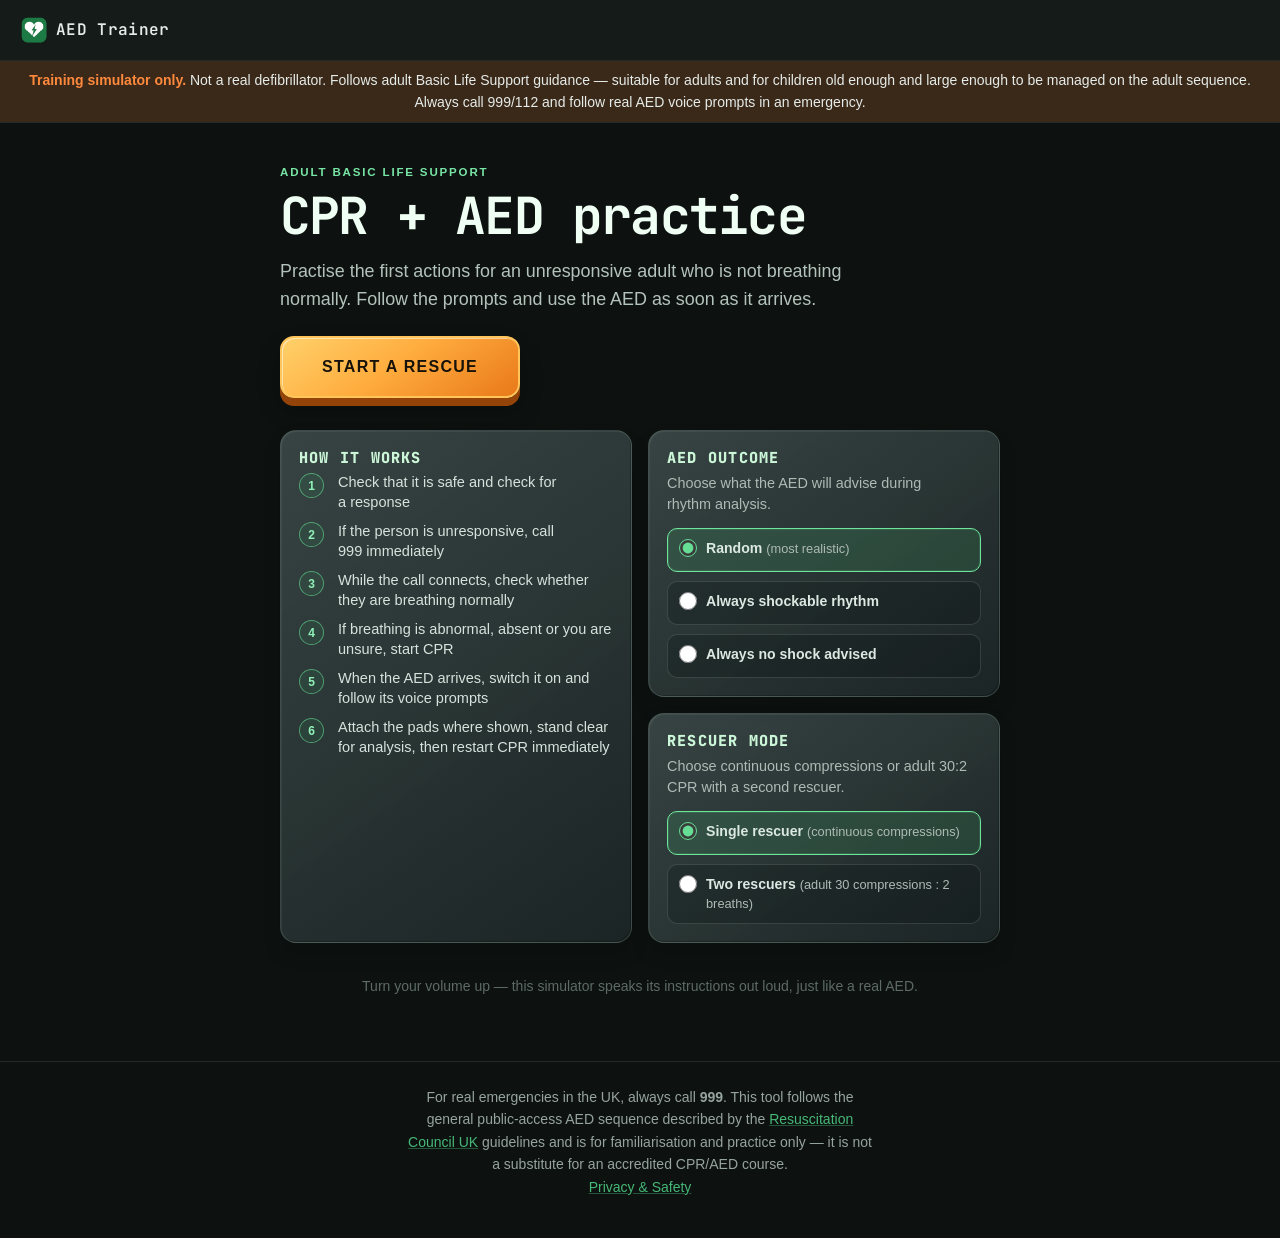
==== commit 9db56fc6: "Add in-app privacy and safety link" ====
--- a/index.html
+++ b/index.html
@@ -358,7 +358,9 @@
 
 <footer class="site-footer">
   <p>For real emergencies in the UK, always call <strong>999</strong>. This tool follows the general public‑access AED sequence described by the <a href="https://www.resus.org.uk/" target="_blank" rel="noopener">Resuscitation Council UK</a> guidelines and is for familiarisation and practice only — it is not a substitute for an accredited CPR/AED course.</p>
-</footer>
+<p class="privacy-link">
+  <a href="privacy.html">Privacy &amp; Safety</a>
+</p></footer>
 
 <script src="js/app.js" defer></script>
 <script data-pplx-inline-edit>
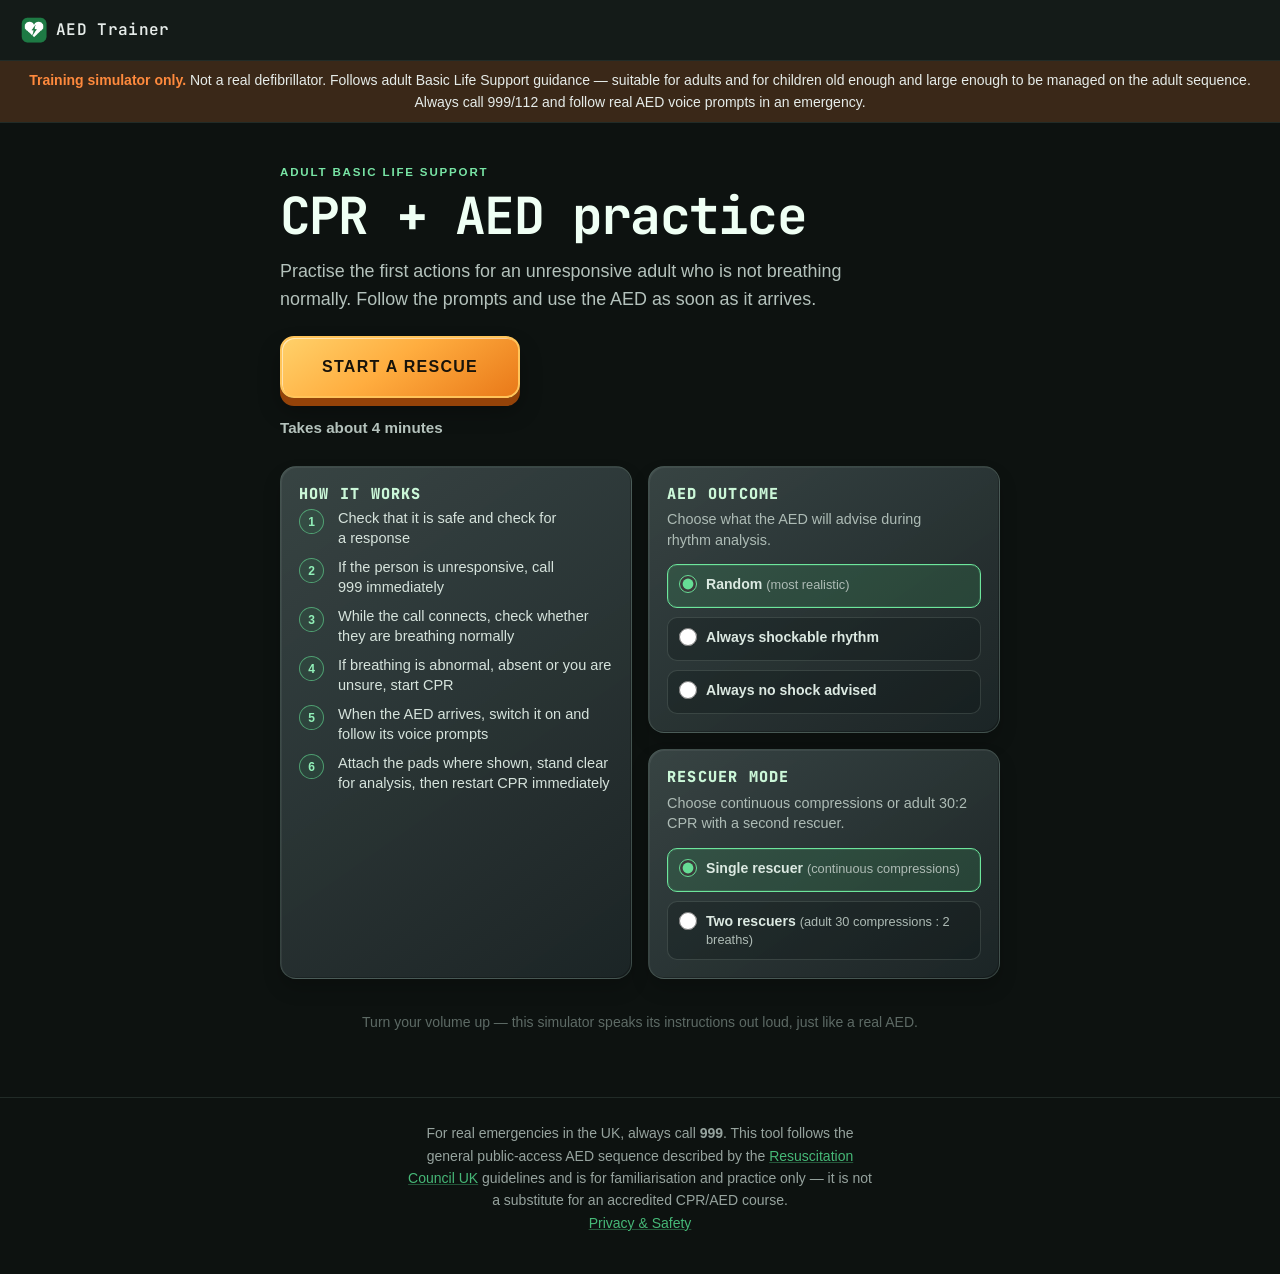
==== commit 45a0f228: "Recorded British English voice prompts, 4-minute session timer, end screen with share and yearly rem" ====
--- a/index.html
+++ b/index.html
@@ -35,6 +35,10 @@
   <strong>Training simulator only.</strong> Not a real defibrillator. Follows adult Basic Life Support guidance — suitable for adults and for children old enough and large enough to be managed on the adult sequence. Always call 999/112 and follow real AED voice prompts in an emergency.
 </div>
 
+<div class="session-timer" id="session-timer" role="timer" aria-live="off" hidden>
+  <span id="session-timer-value">0:00</span><span class="session-timer-of"> / about 4:00</span>
+</div>
+
 <main id="main">
 
   <!-- ============ HOME SCREEN ============ -->
@@ -49,6 +53,7 @@
 <button id="btn-start" class="btn btn-primary btn-lg home-start-button" data-testid="button-start-training">
   START A RESCUE
 </button>
+<p class="home-duration" data-testid="text-duration">Takes about 4 minutes</p>
     <div class="home-grid">
       <div class="home-card">
         <h2 class="card-title">How it works</h2>
@@ -284,7 +289,7 @@
   class="btn btn-accent"
   type="button"
 >
-  MAIN MENU
+  CONTINUE
 </button>
         </div>
    <!-- CPR -->
@@ -349,9 +354,28 @@
 
   <!-- ============ SUMMARY / RESTART ============ -->
   <section id="screen-end" class="screen screen-end" aria-hidden="true">
-    <h1 class="page-title">Session ended</h1>
+    <p class="home-eyebrow" id="end-eyebrow">SCENARIO COMPLETE</p>
+    <h1 class="page-title" id="end-title">Well done</h1>
     <p class="lede" id="end-summary">You practised the full AED sequence. Great work — the more familiar this feels, the more useful you'll be in a real emergency.</p>
-    <button id="btn-restart" class="btn btn-primary btn-lg" data-testid="button-restart">Train again</button>
+    <p class="end-time" id="end-time" data-testid="text-end-time" hidden></p>
+
+    <div class="end-card">
+      <h2 class="end-card-title">Now teach someone at home</h2>
+      <p class="end-card-text">It only takes about 4 minutes. Show a family member how to do CPR and use a defibrillator.</p>
+      <button id="btn-share" class="btn btn-accent btn-lg end-card-button" type="button" data-testid="button-share">Share with family</button>
+      <p class="end-feedback" id="share-feedback" aria-live="polite"></p>
+    </div>
+
+    <div class="end-card">
+      <h2 class="end-card-title">Practise again next year</h2>
+      <p class="end-card-text">CPR skills fade over time. Add a yearly reminder to refresh them.</p>
+      <div class="end-card-row">
+        <button id="btn-cal-google" class="btn btn-ghost" type="button" data-testid="button-calendar-google">Google Calendar</button>
+        <button id="btn-cal-ics" class="btn btn-ghost" type="button" data-testid="button-calendar-ics">Other calendar</button>
+      </div>
+    </div>
+
+    <button id="btn-restart" class="btn btn-primary btn-lg" data-testid="button-restart">Practise again</button>
   </section>
 
 </main>
--- a/css/style.css
+++ b/css/style.css
@@ -1948,3 +1948,65 @@
   font-size: var(--text-xs);
   line-height: 1.3;
 }
+
+/* =========================================================
+   Duration, session timer and end-screen additions
+   ========================================================= */
+.home-duration {
+  margin: -14px 0 26px;
+  color: #b4c2bc;
+  font-size: 0.95rem;
+  font-weight: 600;
+}
+
+.session-timer {
+  position: fixed;
+  top: calc(env(safe-area-inset-top, 0px) + 12px);
+  right: 12px;
+  z-index: 300;
+  padding: 6px 12px;
+  border: 1px solid #2a3531;
+  border-radius: 999px;
+  background: rgba(13, 18, 16, 0.92);
+  color: #e6ece9;
+  font-family: var(--font-display);
+  font-size: 0.85rem;
+  font-weight: 700;
+  font-variant-numeric: tabular-nums;
+  pointer-events: none;
+}
+.session-timer[hidden] { display: none; }
+.session-timer-of { color: #96a39e; font-weight: 500; }
+
+.screen-end .home-eyebrow { margin-bottom: 6px; }
+.screen-end .page-title { margin: 0 0 12px; }
+.end-time {
+  margin: 0 0 20px;
+  color: #78e5a5;
+  font-family: var(--font-display);
+  font-weight: 700;
+}
+.end-card {
+  margin: 0 0 16px;
+  padding: 18px 16px;
+  border: 1px solid var(--color-border);
+  border-radius: 14px;
+  background: var(--color-surface);
+  text-align: left;
+}
+.end-card-title { margin: 0 0 6px; font-size: 1.05rem; font-weight: 700; }
+.end-card-text { margin: 0 0 14px; color: var(--color-text-muted); font-size: 0.95rem; line-height: 1.5; }
+.screen-end .end-card .btn { margin-top: 0; }
+.end-card-button { width: 100%; }
+.end-card-row { display: grid; grid-template-columns: 1fr 1fr; gap: 10px; }
+.end-card-row .btn { width: 100%; }
+.end-feedback { margin: 10px 0 0; color: #78e5a5; font-size: 0.9rem; min-height: 1em; }
+.end-feedback:empty { display: none; }
+
+/* Intro "Back" button sits in the page flow instead of over the site header */
+.screen-intro .btn-exit {
+  position: relative;
+  top: auto;
+  left: auto;
+  display: flex;
+}
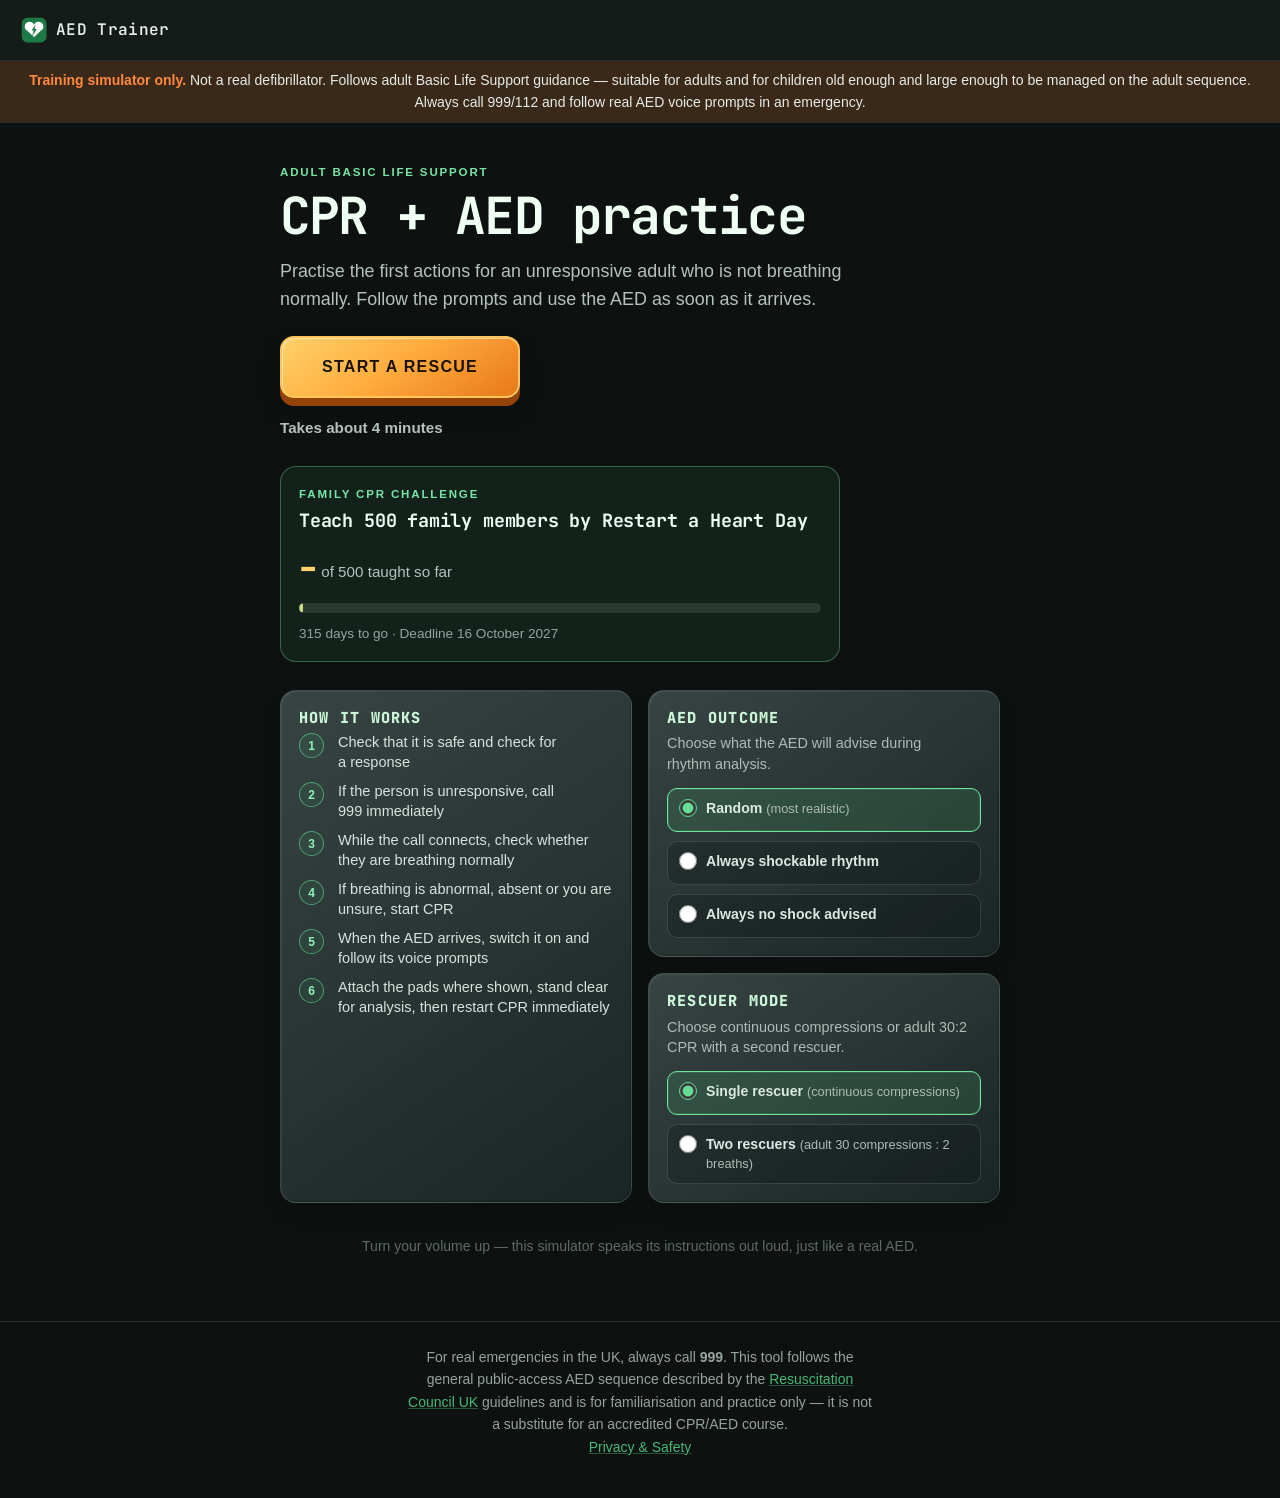
==== commit 167dd2bf: "Family CPR Challenge counter (Supabase) and privacy policy update" ====
--- a/index.html
+++ b/index.html
@@ -54,6 +54,14 @@
   START A RESCUE
 </button>
 <p class="home-duration" data-testid="text-duration">Takes about 4 minutes</p>
+
+<section class="challenge-card" id="challenge-card" aria-labelledby="challenge-title" data-testid="card-challenge">
+  <p class="challenge-eyebrow">FAMILY CPR CHALLENGE</p>
+  <h2 class="challenge-title" id="challenge-title">Teach 500 family members by Restart a Heart Day</h2>
+  <p class="challenge-count"><span class="challenge-total" data-challenge-total data-testid="text-challenge-total">–</span> <span class="challenge-of">of 500 taught so far</span></p>
+  <div class="challenge-bar" role="progressbar" aria-label="Family CPR Challenge progress" aria-valuemin="0" aria-valuemax="500" aria-valuenow="0" data-challenge-bar><span></span></div>
+  <p class="challenge-meta" data-challenge-days data-testid="text-challenge-days">Deadline: 16 October 2027</p>
+</section>
     <div class="home-grid">
       <div class="home-card">
         <h2 class="card-title">How it works</h2>
@@ -364,6 +372,23 @@
       <p class="end-card-text">It only takes about 4 minutes. Show a family member how to do CPR and use a defibrillator.</p>
       <button id="btn-share" class="btn btn-accent btn-lg end-card-button" type="button" data-testid="button-share">Share with family</button>
       <p class="end-feedback" id="share-feedback" aria-live="polite"></p>
+    </div>
+
+    <div class="end-card challenge-entry" id="challenge-entry" data-testid="card-challenge-entry">
+      <p class="challenge-eyebrow">FAMILY CPR CHALLENGE</p>
+      <h2 class="end-card-title">Taught your family? Add them to the total</h2>
+      <p class="end-card-text">Count each family member who practised CPR with you. Don't include yourself. No names or personal details are recorded.</p>
+      <p class="challenge-count"><span class="challenge-total" data-challenge-total>–</span> <span class="challenge-of">of 500 so far</span></p>
+      <div class="challenge-bar" role="progressbar" aria-label="Family CPR Challenge progress" aria-valuemin="0" aria-valuemax="500" aria-valuenow="0" data-challenge-bar><span></span></div>
+      <div class="challenge-form" id="challenge-form">
+        <div class="stepper" role="group" aria-label="Number of family members">
+          <button type="button" class="stepper-btn" id="btn-people-minus" aria-label="One fewer" data-testid="button-people-minus">−</button>
+          <output class="stepper-value" id="people-count" aria-live="polite" data-testid="text-people-count">1</output>
+          <button type="button" class="stepper-btn" id="btn-people-plus" aria-label="One more" data-testid="button-people-plus">+</button>
+        </div>
+        <button type="button" class="btn btn-primary end-card-button" id="btn-challenge-submit" data-testid="button-challenge-submit">Add to the challenge</button>
+      </div>
+      <p class="end-feedback" id="challenge-feedback" aria-live="polite" data-testid="text-challenge-feedback"></p>
     </div>
 
     <div class="end-card">
--- a/css/style.css
+++ b/css/style.css
@@ -2010,3 +2010,84 @@
   left: auto;
   display: flex;
 }
+
+/* =========================================================
+   Family CPR Challenge
+   ========================================================= */
+.challenge-card {
+  width: min(100%, 560px);
+  margin: 0 0 28px;
+  padding: 18px 18px 16px;
+  border: 1px solid rgba(120, 229, 165, 0.35);
+  border-radius: 16px;
+  background: rgba(20, 38, 30, 0.85);
+}
+.challenge-eyebrow {
+  margin: 0 0 6px;
+  color: #78e5a5;
+  font-size: 0.72rem;
+  font-weight: 900;
+  letter-spacing: 0.16em;
+}
+.challenge-title {
+  margin: 0 0 12px;
+  color: #effff4;
+  font-size: 1.15rem;
+  line-height: 1.25;
+}
+.challenge-count { margin: 0 0 10px; color: #b4c2bc; font-size: 0.95rem; }
+.challenge-total {
+  color: #ffd16a;
+  font-family: var(--font-display);
+  font-size: 1.9rem;
+  font-weight: 800;
+  font-variant-numeric: tabular-nums;
+  vertical-align: -2px;
+}
+.challenge-bar {
+  height: 10px;
+  margin: 0 0 10px;
+  border-radius: 999px;
+  background: rgba(255, 255, 255, 0.1);
+  overflow: hidden;
+}
+.challenge-bar span {
+  display: block;
+  width: 0;
+  height: 100%;
+  min-width: 4px;
+  border-radius: inherit;
+  background: linear-gradient(90deg, #78e5a5, #ffd16a);
+  transition: width 600ms ease;
+}
+.challenge-meta { margin: 0; color: #96a39e; font-size: 0.85rem; }
+.challenge-entry .challenge-count { margin-top: 2px; }
+.challenge-form { display: grid; gap: 12px; margin-top: 4px; }
+.challenge-form[hidden] { display: none; }
+.stepper {
+  display: grid;
+  grid-template-columns: 56px 1fr 56px;
+  align-items: center;
+  border: 1px solid var(--color-border);
+  border-radius: 12px;
+  overflow: hidden;
+}
+.stepper-btn {
+  height: 52px;
+  border: 0;
+  background: rgba(255, 255, 255, 0.06);
+  color: var(--color-text);
+  font-size: 1.5rem;
+  font-weight: 700;
+  cursor: pointer;
+}
+.stepper-btn:active { background: rgba(255, 255, 255, 0.14); }
+.stepper-value {
+  text-align: center;
+  font-family: var(--font-display);
+  font-size: 1.5rem;
+  font-weight: 800;
+  font-variant-numeric: tabular-nums;
+}
+.screen-end .challenge-form .btn { margin-top: 0; }
+@media (prefers-reduced-motion: reduce) { .challenge-bar span { transition: none; } }
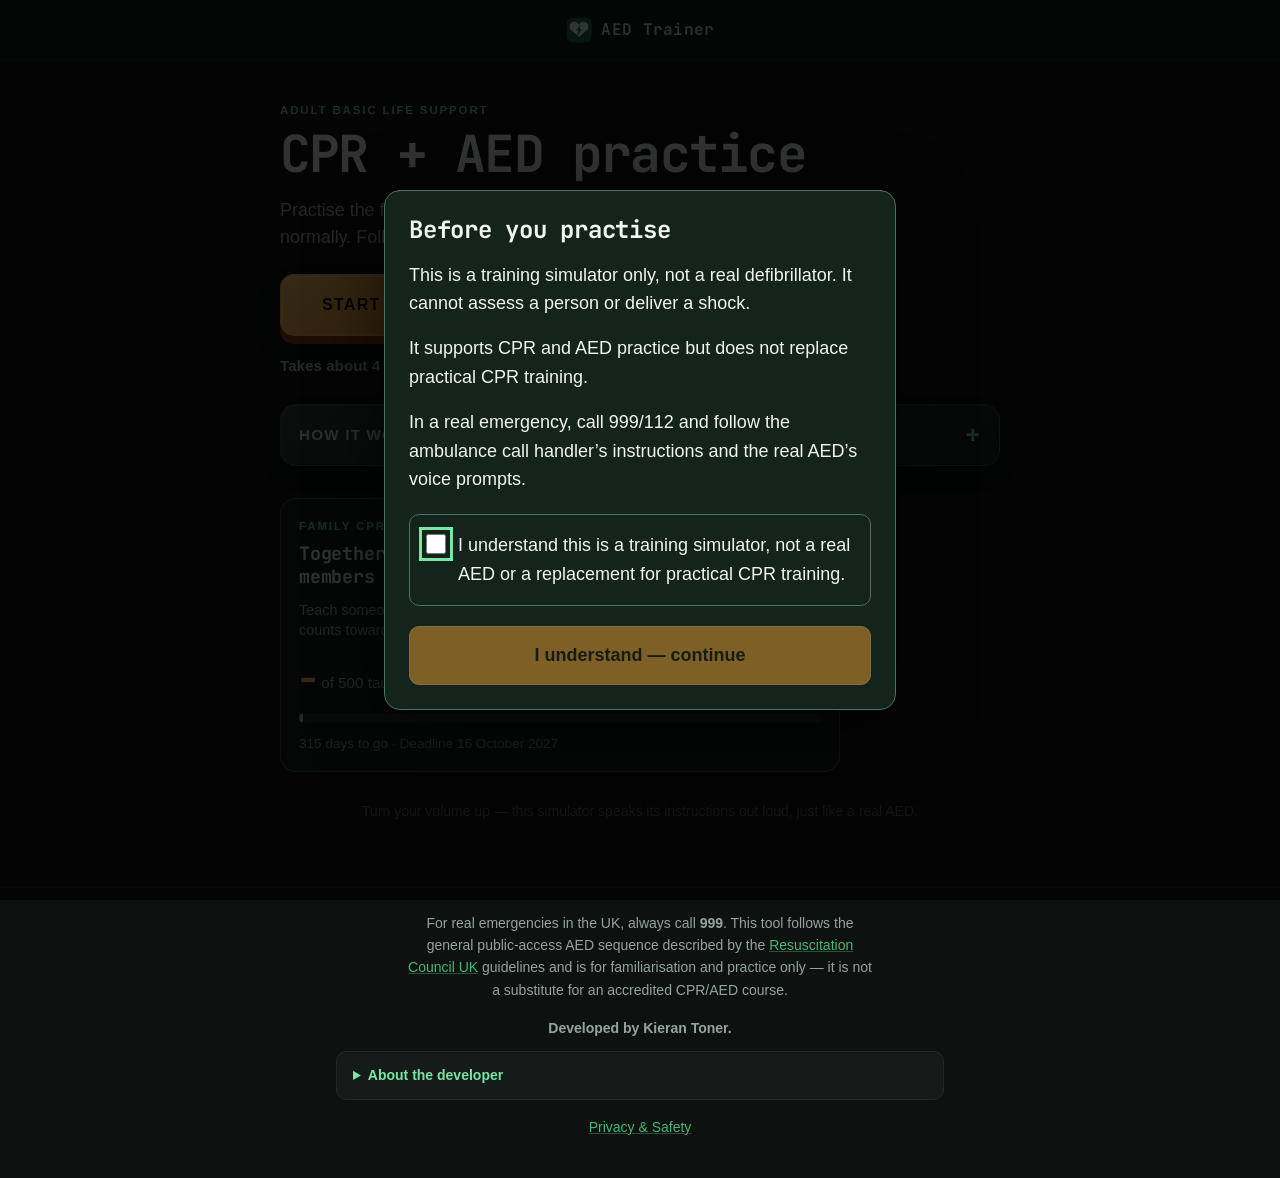
==== commit def769e9: "Updated update home page and added female" ====
--- a/index.html
+++ b/index.html
@@ -31,10 +31,6 @@
   </div>
 </header>
 
-<div class="disclaimer-bar" role="note">
-  <strong>Training simulator only.</strong> Not a real defibrillator. Follows adult Basic Life Support guidance — suitable for adults and for children old enough and large enough to be managed on the adult sequence. Always call 999/112 and follow real AED voice prompts in an emergency.
-</div>
-
 <div class="session-timer" id="session-timer" role="timer" aria-live="off" hidden>
   <span id="session-timer-value">0:00</span><span class="session-timer-of"> / about 4:00</span>
 </div>
@@ -55,62 +51,71 @@
 </button>
 <p class="home-duration" data-testid="text-duration">Takes about 4 minutes</p>
 
+
+    <div class="home-grid">
+     <details class="home-card home-disclosure">
+  <summary class="card-title">How it works</summary>
+  <ol class="steps-list">
+    <li>Check that it is safe and check for a response</li>
+    <li>If the person is unresponsive, call 999 immediately</li>
+    <li>While the call connects, check whether they are breathing normally</li>
+    <li>If breathing is abnormal, absent or you are unsure, start CPR</li>
+    <li>When the AED arrives, switch it on and follow its voice prompts</li>
+    <li>Attach the pads where shown, stand clear for analysis, then restart CPR immediately</li>
+  </ol>
+</details>
+
+<details class="home-card home-disclosure">
+  <summary class="card-title">Options</summary>
+
+  <div class="options-group">
+    <h2 class="card-title">AED outcome</h2>
+    <p class="card-hint">Choose what the AED will advise during rhythm analysis.</p>
+
+    <fieldset class="scenario-picker">
+      <legend class="sr-only">Choose a training scenario</legend>
+      <label class="radio-row">
+        <input type="radio" name="scenario" value="random" checked />
+        <span>Random <em>(most realistic)</em></span>
+      </label>
+      <label class="radio-row">
+        <input type="radio" name="scenario" value="shockable" />
+        <span>Always shockable rhythm</span>
+      </label>
+      <label class="radio-row">
+        <input type="radio" name="scenario" value="noshock" />
+        <span>Always no shock advised</span>
+      </label>
+    </fieldset>
+  </div>
+
+  <div class="options-group">
+    <h2 class="card-title">Rescuer mode</h2>
+    <p class="card-hint">Choose continuous compressions or adult 30:2 CPR with a second rescuer.</p>
+
+    <fieldset class="scenario-picker">
+      <legend class="sr-only">Choose number of rescuers</legend>
+      <label class="radio-row">
+        <input type="radio" name="rescuers" value="single" checked data-testid="radio-rescuers-single" />
+        <span>Single rescuer <em>(continuous compressions)</em></span>
+      </label>
+      <label class="radio-row">
+        <input type="radio" name="rescuers" value="two" data-testid="radio-rescuers-two" />
+        <span>Two rescuers <em>(adult 30 compressions : 2 breaths)</em></span>
+      </label>
+    </fieldset>
+  </div>
+</details>
+</div>
+
 <section class="challenge-card" id="challenge-card" aria-labelledby="challenge-title" data-testid="card-challenge">
   <p class="challenge-eyebrow">FAMILY CPR CHALLENGE</p>
-  <h2 class="challenge-title" id="challenge-title">Teach 500 family members by Restart a Heart Day</h2>
+  <h2 class="challenge-title" id="challenge-title">Together, let’s teach 500 family members CPR by Restart a Heart Day</h2>
+<p class="card-hint">Teach someone in your family CPR and how to use an AED. Every person taught counts towards our shared target of 500.</p>
   <p class="challenge-count"><span class="challenge-total" data-challenge-total data-testid="text-challenge-total">–</span> <span class="challenge-of">of 500 taught so far</span></p>
   <div class="challenge-bar" role="progressbar" aria-label="Family CPR Challenge progress" aria-valuemin="0" aria-valuemax="500" aria-valuenow="0" data-challenge-bar><span></span></div>
   <p class="challenge-meta" data-challenge-days data-testid="text-challenge-days">Deadline: 16 October 2027</p>
 </section>
-    <div class="home-grid">
-      <div class="home-card">
-        <h2 class="card-title">How it works</h2>
-        <ol class="steps-list">
-  <li>Check that it is safe and check for a response</li>
-  <li>If the person is unresponsive, call 999 immediately</li>
-  <li>While the call connects, check whether they are breathing normally</li>
-  <li>If breathing is abnormal, absent or you are unsure, start CPR</li>
-  <li>When the AED arrives, switch it on and follow its voice prompts</li>
-  <li>Attach the pads where shown, stand clear for analysis, then restart CPR immediately</li>
-</ol>
-      </div>
-
-      <div class="home-card">
-        <h2 class="card-title">AED outcome</h2>
-<p class="card-hint">Choose what the AED will advise during rhythm analysis.</p>
-        <fieldset class="scenario-picker">
-          <legend class="sr-only">Choose a training scenario</legend>
-          <label class="radio-row">
-            <input type="radio" name="scenario" value="random" checked />
-            <span>Random <em>(most realistic)</em></span>
-          </label>
-          <label class="radio-row">
-            <input type="radio" name="scenario" value="shockable" />
-            <span>Always shockable rhythm</span>
-          </label>
-          <label class="radio-row">
-            <input type="radio" name="scenario" value="noshock" />
-            <span>Always no shock advised</span>
-          </label>
-        </fieldset>
-      </div>
-
-      <div class="home-card home-card-wide">
-        <h2 class="card-title">Rescuer mode</h2>
-<p class="card-hint">Choose continuous compressions or adult 30:2 CPR with a second rescuer.</p>
-        <fieldset class="scenario-picker">
-          <legend class="sr-only">Choose number of rescuers</legend>
-          <label class="radio-row">
-            <input type="radio" name="rescuers" value="single" checked data-testid="radio-rescuers-single" />
-            <span>Single rescuer <em>(continuous compressions)</em></span>
-          </label>
-          <label class="radio-row">
-            <input type="radio" name="rescuers" value="two" data-testid="radio-rescuers-two" />
-            <span>Two rescuers <em>(adult 30 compressions : 2 breaths)</em></span>
-          </label>
-        </fieldset>
-      </div>
-    </div>
 
     <p class="voice-hint" id="voice-support-hint"></p>
   </section>
@@ -218,7 +223,12 @@
         <div class="panel panel-pads" id="panel-pads" data-panel="pads" hidden>
           <p class="status-code">ATTACH PADS</p>
           <div class="pad-placement-container">
-            <img src="images/adult-chest.png" alt="Adult chest showing pad 1 placed below the right collarbone and pad 2 on the mid-axillary line under the left armpit" class="chest-photo">
+           <img
+  id="patient-chest-image"
+  src="images/adult-chest.png"
+  alt="Adult chest illustration for AED pad-placement practice"
+  class="chest-photo"
+>
             <span class="aed-pad pad-a" aria-hidden="true">1</span>
             <span class="aed-pad pad-b" aria-hidden="true">2</span>
           </div>
@@ -406,10 +416,36 @@
 </main>
 
 <footer class="site-footer">
-  <p>For real emergencies in the UK, always call <strong>999</strong>. This tool follows the general public‑access AED sequence described by the <a href="https://www.resus.org.uk/" target="_blank" rel="noopener">Resuscitation Council UK</a> guidelines and is for familiarisation and practice only — it is not a substitute for an accredited CPR/AED course.</p>
-<p class="privacy-link">
-  <a href="privacy.html">Privacy &amp; Safety</a>
-</p></footer>
+  <p>
+    For real emergencies in the UK, always call <strong>999</strong>.
+    This tool follows the general public-access AED sequence described
+    by the
+    <a href="https://www.resus.org.uk/"
+       target="_blank"
+       rel="noopener">Resuscitation Council UK</a>
+    guidelines and is for familiarisation and practice only — it is
+    not a substitute for an accredited CPR/AED course.
+  </p>
+
+  <p class="developer-credit">
+    Developed by Kieran Toner.
+  </p>
+
+  <details class="developer-about">
+    <summary>About the developer</summary>
+    <p>
+      Kieran Toner is a Lecturer in Adult Nursing at Ulster University
+      and an Advanced Life Support (ALS) instructor. He holds an MSc
+      in Advanced Practice and has extensive clinical experience in
+      acute and cardiac care. His teaching interests include
+      resuscitation, simulation and interactive digital learning.
+    </p>
+  </details>
+
+  <p class="privacy-link">
+    <a href="privacy.html">Privacy &amp; Safety</a>
+  </p>
+</footer>
 
 <script src="js/app.js" defer></script>
 <script data-pplx-inline-edit>
@@ -740,5 +776,49 @@
 })();
 
 
-</script></body>
+</script>
+<!-- First-use safety acknowledgement -->
+<dialog
+  id="safety-dialog"
+  class="safety-dialog"
+  aria-labelledby="safety-title"
+  aria-describedby="safety-description"
+>
+  <h2 id="safety-title">Before you practise</h2>
+
+  <div id="safety-description">
+    <p>
+      This is a training simulator only, not a real defibrillator.
+      It cannot assess a person or deliver a shock.
+    </p>
+
+    <p>
+      It supports CPR and AED practice but does not replace
+      practical CPR training.
+    </p>
+
+    <p>
+      In a real emergency, call 999/112 and follow the ambulance
+      call handler’s instructions and the real AED’s voice prompts.
+    </p>
+  </div>
+
+  <label class="safety-check" for="safety-acknowledge">
+    <input type="checkbox" id="safety-acknowledge">
+    <span>
+      I understand this is a training simulator, not a real AED
+      or a replacement for practical CPR training.
+    </span>
+  </label>
+
+  <button
+    type="button"
+    id="safety-continue"
+    class="safety-continue"
+    disabled
+  >
+    I understand — continue
+  </button>
+</dialog>
+</body>
 </html>
--- a/css/style.css
+++ b/css/style.css
@@ -174,10 +174,18 @@
    Header / disclaimer / footer
    ========================================================= */
 .site-header {
-  display: flex; align-items: center; justify-content: space-between;
+  display: grid;
+  grid-template-columns: minmax(0, 1fr) auto minmax(0, 1fr);
+  align-items: center;
   padding: var(--space-4) var(--space-5);
   border-bottom: 1px solid var(--color-divider);
   background: var(--color-surface);
+}
+
+.site-header > .brand {
+  grid-column: 2;
+  grid-row: 1;
+  justify-self: center;
 }
 .brand { display: flex; align-items: center; gap: var(--space-2); }
 .brand-mark { border-radius: var(--radius-sm); }
@@ -2091,3 +2099,185 @@
 }
 .screen-end .challenge-form .btn { margin-top: 0; }
 @media (prefers-reduced-motion: reduce) { .challenge-bar span { transition: none; } }
+/* Opening page: expandable information and options */
+.home-grid {
+  align-items: start;
+}
+
+.home-grid > .home-disclosure {
+  grid-row: auto;
+  grid-column: auto;
+  padding: 0;
+}
+
+.home-disclosure > summary {
+  display: flex;
+  align-items: center;
+  justify-content: space-between;
+  gap: 16px;
+  min-height: 60px;
+  margin: 0;
+  padding: 18px;
+  cursor: pointer;
+  list-style: none;
+  border-radius: inherit;
+}
+
+.home-disclosure > summary::-webkit-details-marker {
+  display: none;
+}
+
+.home-disclosure > summary::after {
+  content: "+";
+  flex: 0 0 auto;
+  color: #78e5a5;
+  font-size: 1.5rem;
+  line-height: 1;
+}
+
+.home-disclosure[open] > summary::after {
+  content: "−";
+}
+
+.home-disclosure > summary:hover {
+  background: rgba(120, 229, 165, 0.08);
+}
+
+.home-disclosure > summary:focus-visible {
+  outline: 3px solid #ffd15d;
+  outline-offset: 3px;
+}
+
+.home-disclosure[open] > summary {
+  border-bottom: 1px solid rgba(152, 180, 166, 0.22);
+  border-radius: 16px 16px 0 0;
+}
+
+.home-disclosure > .steps-list {
+  padding: 18px;
+}
+
+.home-disclosure > .options-group {
+  padding: 18px;
+}
+
+.home-disclosure > .options-group + .options-group {
+  border-top: 1px solid rgba(152, 180, 166, 0.22);
+}
+/* First-use safety acknowledgement */
+.safety-dialog {
+  box-sizing: border-box;
+  width: min( calc(100% - 2rem), 32rem);
+  max-height: calc(100dvh - 2rem);
+  overflow-y: auto;
+  margin: auto;
+  padding: 1.5rem;
+  border: 1px solid #47745a;
+  border-radius: 16px;
+  background: #14231b;
+  color: #f1f5ef;
+  font-family: inherit;
+  line-height: 1.6;
+  box-shadow: 0 20px 70px rgb(0 0 0 / 55%);
+}
+
+.safety-dialog::backdrop {
+  background: rgb(0 0 0 / 80%);
+}
+
+.safety-dialog h2 {
+  margin: 0 0 1rem;
+  color: #f1f5ef;
+  font-size: 1.5rem;
+  line-height: 1.25;
+}
+
+.safety-dialog p {
+  margin: 0 0 1rem;
+}
+
+.safety-check {
+  display: flex;
+  align-items: flex-start;
+  gap: 0.75rem;
+  margin: 1.25rem 0;
+  padding: 1rem;
+  border: 1px solid #47745a;
+  border-radius: 10px;
+  cursor: pointer;
+}
+
+.safety-check input {
+  flex: 0 0 auto;
+  width: 1.25rem;
+  height: 1.25rem;
+  margin: 0.2rem 0 0;
+  accent-color: #79e5a3;
+}
+
+.safety-continue {
+  display: block;
+  width: 100%;
+  padding: 0.9rem 1rem;
+  border: 1px solid #ffd17a;
+  border-radius: 10px;
+  background: #ffac38;
+  color: #17140d;
+  font: inherit;
+  font-weight: 700;
+  cursor: pointer;
+}
+
+.safety-continue:disabled {
+  opacity: 0.45;
+  cursor: not-allowed;
+}
+
+.safety-continue:focus-visible,
+.safety-check input:focus-visible {
+  outline: 3px solid #79e5a3;
+  outline-offset: 4px;
+}
+/* Developer attribution */
+.site-footer .developer-credit {
+  width: 100%;
+  max-width: 38rem;
+  margin: 1rem auto 0.5rem;
+  text-align: center;
+  font-weight: 600;
+}
+
+.site-footer .developer-about {
+  max-width: 38rem;
+  margin: 0.75rem auto 1rem;
+  text-align: left;
+  border: 1px solid var(--color-divider);
+  border-radius: 10px;
+  background: var(--color-surface);
+}
+
+.site-footer .developer-about > summary {
+  padding: 0.75rem 1rem;
+  color: #79e5a3;
+  font-weight: 600;
+  cursor: pointer;
+}
+
+.site-footer .developer-about > summary:focus-visible {
+  outline: 3px solid #79e5a3;
+  outline-offset: 3px;
+  border-radius: 10px;
+}
+
+.site-footer .developer-about > p {
+  margin: 0;
+  padding: 0 1rem 1rem;
+  color: #d5dfd8;
+  font-size: 0.9rem;
+  line-height: 1.65;
+}
+/* Female patient: provisional pad 2 positioning */
+.pad-placement-container[data-patient="female"] .pad-b {
+  left: 73%;
+  top: 75%;
+}
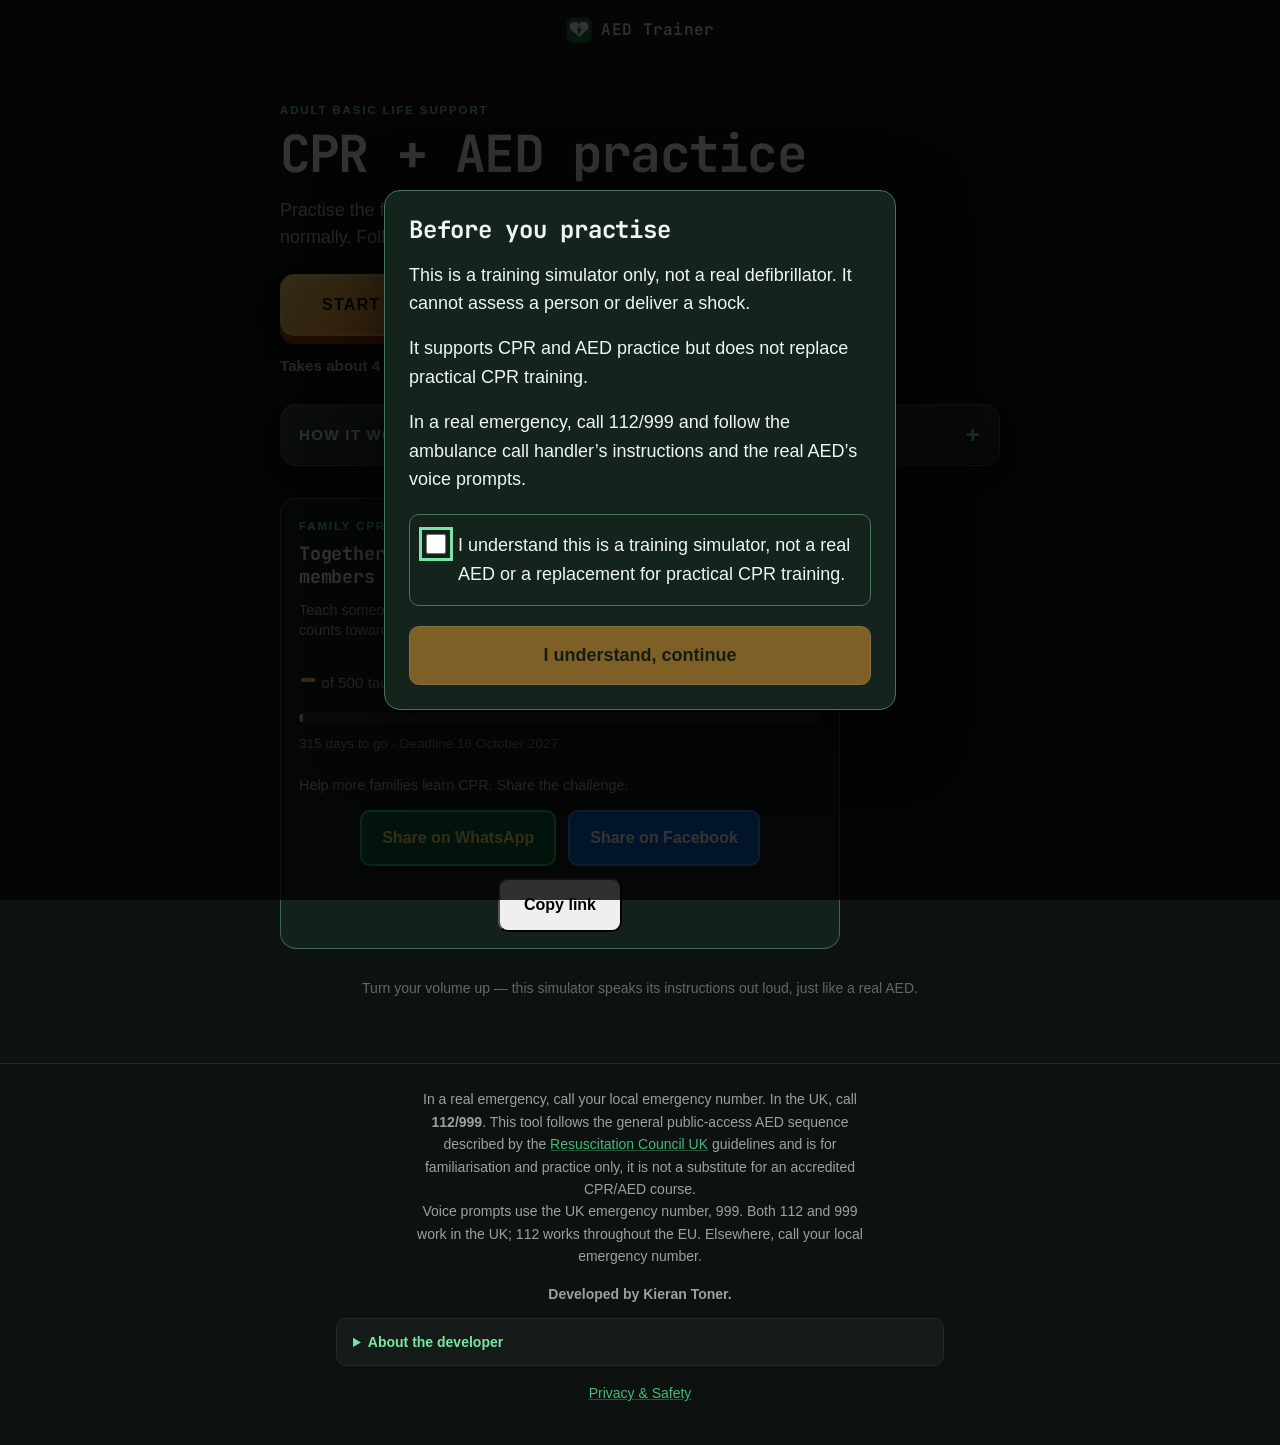
==== commit 8866b31e: "Add files via upload Update page content and refresh app cache to v5" ====
--- a/index.html
+++ b/index.html
@@ -1,824 +1,863 @@
-<!doctype html>
-<html lang="en" data-theme="dark">
-<head>
-<meta charset="UTF-8" />
-<meta name="viewport" content="width=device-width, initial-scale=1, viewport-fit=cover" />
-<title>AED Trainer — Practice CPR &amp; Defibrillator Use</title>
-<meta name="description" content="A free interactive simulator that mimics a public-access defibrillator (AED) so anyone can practise CPR and learn how an AED talks you through saving a life. Training use only." />
-<meta name="theme-color" content="#12181a" />
-<meta name="mobile-web-app-capable" content="yes" />
-<meta name="apple-mobile-web-app-capable" content="yes" />
-<meta name="apple-mobile-web-app-status-bar-style" content="black-translucent" />
-<meta name="apple-mobile-web-app-title" content="AED Trainer" />
-<link rel="manifest" href="manifest.json" />
-<link rel="icon" href="icons/favicon-32.png" sizes="32x32" />
-<link rel="apple-touch-icon" href="icons/apple-touch-icon.png" />
-
-<link rel="preconnect" href="https://fonts.googleapis.com" />
-<link rel="preconnect" href="https://fonts.gstatic.com" crossorigin />
-<link href="https://fonts.googleapis.com/css2?family=JetBrains+Mono:wght@400;500;600;700&display=swap" rel="stylesheet" />
-<link href="https://api.fontshare.com/v2/css?f[]=general-sans@400,500,600,700&display=swap" rel="stylesheet" />
-
-<link rel="stylesheet" href="css/style.css" />
-</head>
-<body>
-<a class="skip-link" href="#main">Skip to content</a>
-
-<header class="site-header">
-  <div class="brand">
-    <img src="icons/icon-192.png" alt="" width="28" height="28" class="brand-mark" />
-    <span class="brand-name">AED Trainer</span>
-  </div>
-</header>
-
-<div class="session-timer" id="session-timer" role="timer" aria-live="off" hidden>
-  <span id="session-timer-value">0:00</span><span class="session-timer-of"> / about 4:00</span>
-</div>
-
-<main id="main">
-
-  <!-- ============ HOME SCREEN ============ -->
-  <section id="screen-home" class="screen screen-home" aria-hidden="false">
-    <p class="home-eyebrow">ADULT BASIC LIFE SUPPORT</p>
-   <h1 class="page-title">CPR + AED practice</h1>
-    <p class="lede">
-  Practise the first actions for an unresponsive adult who is not breathing normally.
-  Follow the prompts and use the AED as soon as it arrives.
-</p>
-
-<button id="btn-start" class="btn btn-primary btn-lg home-start-button" data-testid="button-start-training">
-  START A RESCUE
-</button>
-<p class="home-duration" data-testid="text-duration">Takes about 4 minutes</p>
-
-
-    <div class="home-grid">
-     <details class="home-card home-disclosure">
-  <summary class="card-title">How it works</summary>
-  <ol class="steps-list">
-    <li>Check that it is safe and check for a response</li>
-    <li>If the person is unresponsive, call 999 immediately</li>
-    <li>While the call connects, check whether they are breathing normally</li>
-    <li>If breathing is abnormal, absent or you are unsure, start CPR</li>
-    <li>When the AED arrives, switch it on and follow its voice prompts</li>
-    <li>Attach the pads where shown, stand clear for analysis, then restart CPR immediately</li>
-  </ol>
-</details>
-
-<details class="home-card home-disclosure">
-  <summary class="card-title">Options</summary>
-
-  <div class="options-group">
-    <h2 class="card-title">AED outcome</h2>
-    <p class="card-hint">Choose what the AED will advise during rhythm analysis.</p>
-
-    <fieldset class="scenario-picker">
-      <legend class="sr-only">Choose a training scenario</legend>
-      <label class="radio-row">
-        <input type="radio" name="scenario" value="random" checked />
-        <span>Random <em>(most realistic)</em></span>
-      </label>
-      <label class="radio-row">
-        <input type="radio" name="scenario" value="shockable" />
-        <span>Always shockable rhythm</span>
-      </label>
-      <label class="radio-row">
-        <input type="radio" name="scenario" value="noshock" />
-        <span>Always no shock advised</span>
-      </label>
-    </fieldset>
-  </div>
-
-  <div class="options-group">
-    <h2 class="card-title">Rescuer mode</h2>
-    <p class="card-hint">Choose continuous compressions or adult 30:2 CPR with a second rescuer.</p>
-
-    <fieldset class="scenario-picker">
-      <legend class="sr-only">Choose number of rescuers</legend>
-      <label class="radio-row">
-        <input type="radio" name="rescuers" value="single" checked data-testid="radio-rescuers-single" />
-        <span>Single rescuer <em>(continuous compressions)</em></span>
-      </label>
-      <label class="radio-row">
-        <input type="radio" name="rescuers" value="two" data-testid="radio-rescuers-two" />
-        <span>Two rescuers <em>(adult 30 compressions : 2 breaths)</em></span>
-      </label>
-    </fieldset>
-  </div>
-</details>
-</div>
-
-<section class="challenge-card" id="challenge-card" aria-labelledby="challenge-title" data-testid="card-challenge">
-  <p class="challenge-eyebrow">FAMILY CPR CHALLENGE</p>
-  <h2 class="challenge-title" id="challenge-title">Together, let’s teach 500 family members CPR by Restart a Heart Day</h2>
-<p class="card-hint">Teach someone in your family CPR and how to use an AED. Every person taught counts towards our shared target of 500.</p>
-  <p class="challenge-count"><span class="challenge-total" data-challenge-total data-testid="text-challenge-total">–</span> <span class="challenge-of">of 500 taught so far</span></p>
-  <div class="challenge-bar" role="progressbar" aria-label="Family CPR Challenge progress" aria-valuemin="0" aria-valuemax="500" aria-valuenow="0" data-challenge-bar><span></span></div>
-  <p class="challenge-meta" data-challenge-days data-testid="text-challenge-days">Deadline: 16 October 2027</p>
-</section>
-
-    <p class="voice-hint" id="voice-support-hint"></p>
-  </section>
-  <!-- ============ 60-SECOND RESCUE INTRO ============ -->
-  <section id="screen-intro" class="screen screen-intro" aria-hidden="true">
-    <button id="btn-intro-exit" class="btn btn-ghost btn-exit" type="button">
-      <svg width="16" height="16" viewBox="0 0 24 24" fill="none" stroke="currentColor" stroke-width="2">
-        <path d="M15 18l-6-6 6-6"/>
-      </svg>
-      Back
-    </button>
-
-    <div class="intro-card">
-      <p id="intro-step" class="intro-step">60-SECOND RESCUE · STEP 1 OF 4</p>
-
-      <div class="intro-icon" aria-hidden="true">!</div>
-
-      <h1 id="intro-title" class="intro-title">Is it safe to approach?</h1>
-
-      <p id="intro-message" class="intro-message">
-        An adult has suddenly collapsed. Look around before you go closer.
-      </p>
-
-      <div id="intro-actions" class="intro-actions">
-        <button id="btn-intro-primary" class="btn btn-primary btn-lg" type="button">
-          YES — CHECK FOR A RESPONSE
-        </button>
-
-        <button id="btn-intro-secondary" class="btn btn-secondary btn-lg" type="button">
-          NO — GET HELP / STAY SAFE
-        </button>
-      </div>
-
-      <button id="btn-intro-repeat" class="btn btn-ghost intro-repeat" type="button">
-        🔊 Hear that again
-      </button>
-
-      <p class="intro-safety-note">
-        Training practice only. In a real emergency, call 999/112 and follow the ambulance call handler’s instructions.
-      </p>
-    </div>
-  </section>
-  <!-- ============ DEVICE SCREEN ============ -->
-  <section id="screen-device" class="screen screen-device" aria-hidden="true">
-
-    <button id="btn-exit" class="btn btn-ghost btn-exit" data-testid="button-exit">
-      <svg width="16" height="16" viewBox="0 0 24 24" fill="none" stroke="currentColor" stroke-width="2"><path d="M15 18l-6-6 6-6"/></svg>
-      End session
-    </button>
-
-    <div class="device" id="aed-device" data-testid="device-shell">
-
-<div class="device-brandrow">
-
-    <div class="device-brand-block">
-
-        <div class="device-brand-label">
-            AED TRAINER
-        </div>
-
-<div class="device-model">
-  KJT SERIES · FIELD 100
-</div>
-
-    </div>
-
-    <div class="device-lights" role="status" aria-live="off">
-
-        <span class="light" id="light-power">
-            <i></i>Power
-        </span>
-
-        <span class="light" id="light-shock">
-            <i></i>Shock
-        </span>
-
-        <span class="light" id="light-cpr">
-            <i></i>CPR
-        </span>
-
-    </div>
-
-</div>
-
-<div class="device-instructions" aria-label="Training device notice">
-  TRAINING DEVICE <span aria-hidden="true">·</span> FOLLOW VOICE PROMPTS
-</div>
-
-      <div class="device-screen" id="device-screen" aria-live="polite">
-<div id="voice-indicator" class="voice-indicator">
-    🔊 VOICE PROMPT ACTIVE
-</div>
-        <!-- OFF state -->
-        <div class="panel" id="panel-off" data-panel="off">
-          <p class="panel-off-label" id="panel-off-label">Device is off</p>
-        </div>
-
-        <!-- POWER ON -->
-        <div class="panel" id="panel-poweron" data-panel="poweron" hidden>
-          <p class="status-code" id="poweron-status-code">AED ON</p>
-          <p class="caption-text" id="caption-poweron">Continue CPR while the AED sets up.</p>
-        </div>
-
-        <!-- PADS -->
-        <div class="panel panel-pads" id="panel-pads" data-panel="pads" hidden>
-          <p class="status-code">ATTACH PADS</p>
-          <div class="pad-placement-container">
-           <img
-  id="patient-chest-image"
-  src="images/adult-chest.png"
-  alt="Adult chest illustration for AED pad-placement practice"
-  class="chest-photo"
->
-            <span class="aed-pad pad-a" aria-hidden="true">1</span>
-            <span class="aed-pad pad-b" aria-hidden="true">2</span>
-          </div>
-          <p class="caption-text" id="caption-pads">Bare the chest. Peel the backing and press pad 1 below the right collarbone, pad 2 under the left armpit.</p>
-          <button id="btn-pads-done" class="btn btn-accent" data-testid="button-pads-attached">Pads attached</button>
-        </div>
-                <!-- STAND CLEAR CHALLENGE -->
-        <div class="panel panel-clear" id="panel-clear" data-panel="clear" hidden>
-          <p class="status-code status-code-warn">AED READY TO ANALYSE</p>
-
-          <div class="clear-symbol" aria-hidden="true">✋</div>
-
-          <p class="clear-title">STAND CLEAR</p>
-
-          <p class="caption-text">
-            Nobody should touch the person while the AED checks the heart rhythm.
-          </p>
-
-          <p class="clear-question">What do you say?</p>
-
-          <div class="clear-actions">
-            <button id="btn-clear-correct" class="btn btn-accent" type="button">
-              STAND CLEAR!
-            </button>
-
-            <button id="btn-clear-continue" class="btn btn-secondary" type="button">
-              KEEP PRESSING!
-            </button>
-
-            <button id="btn-clear-pads" class="btn btn-secondary" type="button">
-              TAKE THE PADS OFF!
-            </button>
-          </div>
-
-          <p id="clear-feedback" class="clear-feedback" aria-live="polite"></p>
-        </div>
-        <!-- ANALYSING -->
-        <div class="panel panel-analysing" id="panel-analysing" data-panel="analysing" hidden>
-          <p class="status-code status-code-warn">ANALYSING RHYTHM</p>
-         <div class="analysis-ring">
-    <div class="ring-spinner"></div>
-</div>
-          <p class="caption-text" id="caption-analysing">Do not touch the patient. Analysing now.</p>
-        </div>
-
-        <!-- SHOCK ADVISED / CHARGING -->
-        <div class="panel panel-shock" id="panel-shock" data-panel="shock" hidden>
-<div class="warning-triangle" aria-hidden="true">⚠️</div>
-          <p class="status-code status-code-alert" id="shock-status-code">SHOCK ADVISED</p>
-          <div class="charge-bar" id="charge-bar" aria-hidden="true"><span></span></div>
-          <p class="caption-text" id="caption-shock">Charging. Stand clear of the patient.</p>
-          <button id="btn-shock" class="shock-button" disabled data-testid="button-deliver-shock">
-            <span class="shock-button-label">SHOCK</span>
-          </button>
-        </div>
-
-        <!-- NO SHOCK -->
-        <div class="panel" id="panel-noshock" data-panel="noshock" hidden>
-          <p class="status-code status-code-safe">NO SHOCK ADVISED</p>
-          <p class="caption-text" id="caption-noshock">No shock advised. Continue CPR immediately.</p>
-        </div>
-                <!-- AMBULANCE CREW ARRIVED -->
-        <div class="panel panel-handover" id="panel-handover" data-panel="handover" hidden>
-          <p class="status-code status-code-safe">AMBULANCE CREW HAS TAKEN OVER</p>
-
-<div class="handover-symbol" aria-hidden="true">✓</div>
-
-<p class="handover-title">SCENARIO COMPLETE</p>
-
-<p class="caption-text">
-  The crew has taken over CPR.
-</p>
-
-<button
-  id="btn-main-menu"
-  class="btn btn-accent"
-  type="button"
->
-  CONTINUE
-</button>
-        </div>
-   <!-- CPR -->
-        <div class="panel panel-cpr" id="panel-cpr" data-panel="cpr" hidden>
-          <p class="status-code" id="cpr-status-code">CPR IN PROGRESS</p>
-
-
-          <div class="cpr-compressions-view" id="cpr-compressions-view">
-            <div class="cpr-visual" aria-hidden="true">
-              <div class="metronome-ring" id="metronome-ring">
-                  <div class="metronome-core"></div>
-              </div>
-              <div
-  class="chest-animation"
-  id="chest-animation"
-  aria-label="Compression rhythm indicator"
-></div>
-            </div>
-            <div class="cpr-readout">
-              <div class="readout-block">
-                <span class="readout-value" id="cpr-count">0</span>
-                <span class="readout-label" id="cpr-count-label">compressions</span>
-              </div>
-              <div class="readout-block">
-                <span class="readout-value" id="cpr-timer">2:00</span>
-                <span class="readout-label" id="cpr-timer-label">until AED arrives</span>
-              </div>
-            </div>
-          </div>
-
-          <!-- BREATHS (two-rescuer 30:2 mode only) -->
-          <div class="breaths-phase" id="breaths-phase" hidden aria-hidden="true">
-            <div class="breaths-icon" aria-hidden="true">💨</div>
-            <div class="breaths-countdown" id="breaths-countdown">2</div>
-            <p class="breaths-label">rescue breaths</p>
-          </div>
-
-          <p class="caption-text" id="caption-cpr">Push hard and fast in the centre of the chest, to the beat.</p>
-        </div>
-
-      </div>
-
-      <div class="device-controls">
-        <button id="btn-power" class="power-button" data-testid="button-power">
-          <svg width="30"
-     height="30"
-     viewBox="0 0 24 24"
-     fill="none"
-     stroke="currentColor"
-     stroke-width="2.2"
-     style="display:block;">
-            <path d="M12 2v8"/><path d="M18.4 6.6a9 9 0 1 1-12.8 0"/></svg>
-        </button>
-        <div class="controls-hint" id="controls-hint">Press to turn on</div>
-      </div>
-    </div>
-
-    <div class="caption-bar" id="caption-bar" role="log" aria-live="polite">
-      <p id="caption-bar-text">Press the power button to begin.</p>
-    </div>
-  </section>
-
-  <!-- ============ SUMMARY / RESTART ============ -->
-  <section id="screen-end" class="screen screen-end" aria-hidden="true">
-    <p class="home-eyebrow" id="end-eyebrow">SCENARIO COMPLETE</p>
-    <h1 class="page-title" id="end-title">Well done</h1>
-    <p class="lede" id="end-summary">You practised the full AED sequence. Great work — the more familiar this feels, the more useful you'll be in a real emergency.</p>
-    <p class="end-time" id="end-time" data-testid="text-end-time" hidden></p>
-
-    <div class="end-card">
-      <h2 class="end-card-title">Now teach someone at home</h2>
-      <p class="end-card-text">It only takes about 4 minutes. Show a family member how to do CPR and use a defibrillator.</p>
-      <button id="btn-share" class="btn btn-accent btn-lg end-card-button" type="button" data-testid="button-share">Share with family</button>
-      <p class="end-feedback" id="share-feedback" aria-live="polite"></p>
-    </div>
-
-    <div class="end-card challenge-entry" id="challenge-entry" data-testid="card-challenge-entry">
-      <p class="challenge-eyebrow">FAMILY CPR CHALLENGE</p>
-      <h2 class="end-card-title">Taught your family? Add them to the total</h2>
-      <p class="end-card-text">Count each family member who practised CPR with you. Don't include yourself. No names or personal details are recorded.</p>
-      <p class="challenge-count"><span class="challenge-total" data-challenge-total>–</span> <span class="challenge-of">of 500 so far</span></p>
-      <div class="challenge-bar" role="progressbar" aria-label="Family CPR Challenge progress" aria-valuemin="0" aria-valuemax="500" aria-valuenow="0" data-challenge-bar><span></span></div>
-      <div class="challenge-form" id="challenge-form">
-        <div class="stepper" role="group" aria-label="Number of family members">
-          <button type="button" class="stepper-btn" id="btn-people-minus" aria-label="One fewer" data-testid="button-people-minus">−</button>
-          <output class="stepper-value" id="people-count" aria-live="polite" data-testid="text-people-count">1</output>
-          <button type="button" class="stepper-btn" id="btn-people-plus" aria-label="One more" data-testid="button-people-plus">+</button>
-        </div>
-        <button type="button" class="btn btn-primary end-card-button" id="btn-challenge-submit" data-testid="button-challenge-submit">Add to the challenge</button>
-      </div>
-      <p class="end-feedback" id="challenge-feedback" aria-live="polite" data-testid="text-challenge-feedback"></p>
-    </div>
-
-    <div class="end-card">
-      <h2 class="end-card-title">Practise again next year</h2>
-      <p class="end-card-text">CPR skills fade over time. Add a yearly reminder to refresh them.</p>
-      <div class="end-card-row">
-        <button id="btn-cal-google" class="btn btn-ghost" type="button" data-testid="button-calendar-google">Google Calendar</button>
-        <button id="btn-cal-ics" class="btn btn-ghost" type="button" data-testid="button-calendar-ics">Other calendar</button>
-      </div>
-    </div>
-
-    <button id="btn-restart" class="btn btn-primary btn-lg" data-testid="button-restart">Practise again</button>
-  </section>
-
-</main>
-
-<footer class="site-footer">
-  <p>
-    For real emergencies in the UK, always call <strong>999</strong>.
-    This tool follows the general public-access AED sequence described
-    by the
-    <a href="https://www.resus.org.uk/"
-       target="_blank"
-       rel="noopener">Resuscitation Council UK</a>
-    guidelines and is for familiarisation and practice only — it is
-    not a substitute for an accredited CPR/AED course.
-  </p>
-
-  <p class="developer-credit">
-    Developed by Kieran Toner.
-  </p>
-
-  <details class="developer-about">
-    <summary>About the developer</summary>
-    <p>
-      Kieran Toner is a Lecturer in Adult Nursing at Ulster University
-      and an Advanced Life Support (ALS) instructor. He holds an MSc
-      in Advanced Practice and has extensive clinical experience in
-      acute and cardiac care. His teaching interests include
-      resuscitation, simulation and interactive digital learning.
-    </p>
-  </details>
-
-  <p class="privacy-link">
-    <a href="privacy.html">Privacy &amp; Safety</a>
-  </p>
-</footer>
-
-<script src="js/app.js" defer></script>
-<script data-pplx-inline-edit>
-(function () {
-  if (window === window.top) return;
-
-  const allowedParentOrigins = ["https://www.perplexity.ai","https://perplexity.ai","https://testing.perplexity.ai","https://staging.perplexity.ai","https://*.preview.i.perplexity.ai","http://localhost:3000","http://127.0.0.1:3000","http://localhost:5173","http://127.0.0.1:5173"];
-  const MAX_FONT_BYTES = 500 * 1024;
-  const MAX_TOTAL_FONT_BYTES = 2 * 1024 * 1024;
-  let scrollForwarding = false;
-  let scrollRaf = 0;
-  let trustedTopOrigin = null;
-
-  // Allow entries like "https://*.preview.i.perplexity.ai" — the wildcard
-  // matches a single DNS label (no dots), so "https://*.foo" cannot stretch
-  // across multiple labels.
-  function matchesAllowedOrigin(origin) {
-    if (!origin) return false;
-    for (const entry of allowedParentOrigins) {
-      if (!entry.includes("*")) {
-        if (entry === origin) return true;
-        continue;
-      }
-      const pattern = new RegExp(
-        "^" +
-          entry.replace(/[.+?^${}()|[\]\\]/g, "\\$&").replace(/\*/g, "[^.]+") +
-          "$",
-      );
-      if (pattern.test(origin)) return true;
-    }
-    return false;
-  }
-
-  // Trust decision: when the sender is same-origin-visible (event.origin is a
-  // real origin like https://www.perplexity.ai) we trust event.origin directly.
-  // When event.origin is "null" (opaque broker srcdoc), we fall back to the
-  // broker's stamped `parentOrigin` to identify the top window. The fallback
-  // is claim-only — we rely on the browser's native `targetOrigin` enforcement
-  // on the response path (see postToTrustedTop) to ensure replies can't be
-  // delivered to anyone but the actual top window of that claimed origin.
-  function getTrustedParentOrigin(event) {
-    const forwardedParentOrigin =
-      typeof event.data.parentOrigin === "string" ? event.data.parentOrigin : null;
-    const parentOrigin = event.origin === "null" ? forwardedParentOrigin : event.origin;
-    return matchesAllowedOrigin(parentOrigin) ? parentOrigin : null;
-  }
-
-  // All responses go to window.top with targetOrigin = the allowlisted origin.
-  // An attacker that iframes us inside their own null-origin broker can claim
-  // any parentOrigin they like, but the browser will drop the reply whenever
-  // the real top's origin doesn't match — so the screenshot never leaves.
-  function postToTrustedTop(message) {
-    if (!trustedTopOrigin) return;
-    try {
-      window.top.postMessage(message, trustedTopOrigin);
-    } catch (_error) {}
-  }
-
-  function inlineAll(original, clone) {
-    if (original.nodeType !== 1 || clone.nodeType !== 1) return;
-
-    try {
-      const computedStyle = getComputedStyle(original);
-      // cssText on a computed style is the serialized declaration in modern
-      // Chromium/Safari — a single read beats enumerating ~400 longhand
-      // properties. Firefox returns "" here, so we fall back on empty.
-      const serialized = computedStyle.cssText;
-      if (serialized) {
-        clone.style.cssText = serialized;
-      } else {
-        const parts = new Array(computedStyle.length);
-        for (let index = 0; index < computedStyle.length; index += 1) {
-          const property = computedStyle[index];
-          parts[index] = `${property}:${computedStyle.getPropertyValue(property)};`;
-        }
-        clone.style.cssText = parts.join("");
-      }
-    } catch (_error) {}
-
-    const originalChildren = original.children;
-    const clonedChildren = clone.children;
-    for (
-      let index = 0;
-      index < originalChildren.length && index < clonedChildren.length;
-      index += 1
-    ) {
-      inlineAll(originalChildren[index], clonedChildren[index]);
-    }
-  }
-
-  function extractFontUrl(srcValue) {
-    const matches = [
-      ...srcValue.matchAll(
-        /url\(["']?([^"')]+)["']?\)(?:\s*format\(["']?([^"')]+)["']?\))?/gi,
-      ),
-    ];
-    if (matches.length === 0) return null;
-    const woff2 = matches.find((m) => m[2] && m[2].toLowerCase().includes("woff2"));
-    if (woff2) return woff2[1];
-    const woff = matches.find((m) => m[2] && m[2].toLowerCase().includes("woff"));
-    if (woff) return woff[1];
-    return matches[0][1];
-  }
-
-  // Cache resolved font URL -> data URI across captures. Fonts on a page
-  // essentially never change, and a batch run emits multiple captures back to
-  // back — without this we'd refetch + re-base64 every time.
-  const fontDataUriCache = new Map();
-  const SRC_DECLARATION_RE = /src\s*:\s*[^;}]+/i;
-
-  async function fetchAsDataUri(url) {
-    if (fontDataUriCache.has(url)) return fontDataUriCache.get(url);
-    let dataUri = null;
-    try {
-      const response = await fetch(url, { mode: "cors", credentials: "omit" });
-      if (response.ok) {
-        const blob = await response.blob();
-        if (blob.size <= MAX_FONT_BYTES) {
-          dataUri = await new Promise((resolve) => {
-            const reader = new FileReader();
-            reader.onloadend = () =>
-              resolve(typeof reader.result === "string" ? reader.result : null);
-            reader.onerror = () => resolve(null);
-            reader.readAsDataURL(blob);
-          });
-        }
-      }
-    } catch (_error) {
-      dataUri = null;
-    }
-    fontDataUriCache.set(url, dataUri);
-    return dataUri;
-  }
-
-  function collectFontFaceRuleTexts() {
-    const rules = [];
-    for (const sheet of document.styleSheets) {
-      let cssRules;
-      try {
-        cssRules = sheet.cssRules;
-      } catch (_error) {
-        continue;
-      }
-      if (!cssRules) continue;
-      for (const rule of cssRules) {
-        const cssText = rule.cssText || "";
-        if (cssText.startsWith("@font-face")) rules.push(cssText);
-      }
-    }
-    return rules;
-  }
-
-  async function buildInlinedFontCss() {
-    const ruleTexts = collectFontFaceRuleTexts();
-    if (ruleTexts.length === 0) return null;
-
-    const resolved = ruleTexts.map((cssText) => {
-      if (!SRC_DECLARATION_RE.test(cssText)) return null;
-      const srcMatch = cssText.match(/src\s*:\s*([^;}]+)[;}]/i);
-      if (!srcMatch) return null;
-      const url = extractFontUrl(srcMatch[1]);
-      if (!url) return null;
-      try {
-        return { cssText, url: new URL(url, document.baseURI).href };
-      } catch (_error) {
-        return null;
-      }
-    });
-
-    const dataUris = await Promise.all(
-      resolved.map((entry) => (entry ? fetchAsDataUri(entry.url) : Promise.resolve(null))),
-    );
-
-    const inlined = [];
-    let totalBytes = 0;
-    for (let index = 0; index < resolved.length; index += 1) {
-      const entry = resolved[index];
-      const dataUri = dataUris[index];
-      if (!entry || !dataUri) continue;
-      const approxBytes = dataUri.length * 0.75;
-      if (totalBytes + approxBytes > MAX_TOTAL_FONT_BYTES) break;
-      totalBytes += approxBytes;
-      inlined.push(entry.cssText.replace(SRC_DECLARATION_RE, `src: url("${dataUri}")`));
-    }
-    return inlined.length > 0 ? inlined.join("\n") : null;
-  }
-
-  function stripExternal(clone) {
-    const images = clone.querySelectorAll("img");
-    for (let index = 0; index < images.length; index += 1) {
-      const src = images[index].getAttribute("src");
-      if (src && !src.startsWith("data:")) images[index].removeAttribute("src");
-    }
-
-    const elements = clone.querySelectorAll("*");
-    for (let index = 0; index < elements.length; index += 1) {
-      const style = elements[index].style.cssText;
-      if (style && style.includes("url(")) {
-        elements[index].style.cssText = style.replace(
-          /url\(["']?(?!data:)[^)"']*["']?\)/gi,
-          "none",
-        );
-      }
-    }
-  }
-
-  function emitScroll() {
-    scrollRaf = 0;
-    if (!scrollForwarding) return;
-    postToTrustedTop({
-      type: "INLINE_EDIT_SCROLL",
-      scrollX: window.scrollX,
-      scrollY: window.scrollY,
-    });
-  }
-
-  window.addEventListener(
-    "scroll",
-    function () {
-      if (!scrollForwarding || scrollRaf) return;
-      scrollRaf = requestAnimationFrame(emitScroll);
-    },
-    { passive: true, capture: true },
-  );
-
-  async function handleCaptureRequest(event) {
-    const requestId = event.data.requestId;
-    const scrollX = window.scrollX;
-    const scrollY = window.scrollY;
-    const width = window.innerWidth;
-    const height = window.innerHeight;
-
-    function postResult(dataUrl) {
-      postToTrustedTop({
-        type: "INLINE_EDIT_SCREENSHOT_RESULT",
-        requestId,
-        dataUrl,
-        scrollX,
-        scrollY,
-      });
-    }
-
-    try {
-      // Wait for any pending web fonts to resolve so both inline metrics and
-      // the @font-face inlining below see the same loaded faces.
-      if (document.fonts && document.fonts.ready) {
-        try {
-          await document.fonts.ready;
-        } catch (_error) {}
-      }
-
-      const clone = document.documentElement.cloneNode(true);
-      inlineAll(document.documentElement, clone);
-
-      const removedNodes = clone.querySelectorAll("script,link[rel=\"stylesheet\"],style");
-      for (let index = 0; index < removedNodes.length; index += 1) {
-        removedNodes[index].remove();
-      }
-
-      stripExternal(clone);
-
-      // Re-embed web fonts as data-URI @font-face rules so the SVG rasterizer
-      // can resolve them — external font URLs aren't fetched during
-      // foreignObject rendering, which would otherwise force a fallback face
-      // and change text metrics.
-      const inlinedFontCss = await buildInlinedFontCss();
-      if (inlinedFontCss) {
-        const styleEl = document.createElement("style");
-        styleEl.textContent = inlinedFontCss;
-        const head = clone.querySelector("head");
-        if (head) head.appendChild(styleEl);
-        else clone.insertBefore(styleEl, clone.firstChild);
-      }
-
-      const html = new XMLSerializer().serializeToString(clone);
-      const svg =
-        `<svg xmlns="http://www.w3.org/2000/svg" width="${width}" height="${height}">` +
-        '<foreignObject width="100%" height="100%">' +
-        `<div xmlns="http://www.w3.org/1999/xhtml" style="width:${width}px;height:${height}px;overflow:hidden">` +
-        `<div style="position:relative;left:-${scrollX}px;top:-${scrollY}px">` +
-        html +
-        "</div></div></foreignObject></svg>";
-      const svgUrl = `data:image/svg+xml;charset=utf-8,${encodeURIComponent(svg)}`;
-      const image = new Image();
-      image.onload = function () {
-        const canvas = document.createElement("canvas");
-        canvas.width = width;
-        canvas.height = height;
-        canvas.getContext("2d").drawImage(image, 0, 0);
-        postResult(canvas.toDataURL("image/png"));
-      };
-      image.onerror = function () {
-        postResult(null);
-      };
-      image.src = svgUrl;
-    } catch (_error) {
-      postResult(null);
-    }
-  }
-
-  window.addEventListener("message", function (event) {
-    if (!event.data) return;
-    // Only accept messages from the direct parent frame. Blocks sibling /
-    // unrelated-window postMessage senders that could otherwise reach us.
-    if (event.source !== window.parent) return;
-
-    const trustedParentOrigin = getTrustedParentOrigin(event);
-    if (!trustedParentOrigin) return;
-    trustedTopOrigin = trustedParentOrigin;
-
-    if (event.data.type === "INLINE_EDIT_SCROLL_START") {
-      scrollForwarding = true;
-      emitScroll();
-      return;
-    }
-
-    if (event.data.type === "INLINE_EDIT_SCROLL_STOP") {
-      scrollForwarding = false;
-      if (scrollRaf) cancelAnimationFrame(scrollRaf);
-      scrollRaf = 0;
-      return;
-    }
-
-    if (event.data.type !== "INLINE_EDIT_CAPTURE_REQUEST") return;
-
-    handleCaptureRequest(event);
-  });
-})();
-
-
-</script>
-<!-- First-use safety acknowledgement -->
-<dialog
-  id="safety-dialog"
-  class="safety-dialog"
-  aria-labelledby="safety-title"
-  aria-describedby="safety-description"
->
-  <h2 id="safety-title">Before you practise</h2>
-
-  <div id="safety-description">
-    <p>
-      This is a training simulator only, not a real defibrillator.
-      It cannot assess a person or deliver a shock.
-    </p>
-
-    <p>
-      It supports CPR and AED practice but does not replace
-      practical CPR training.
-    </p>
-
-    <p>
-      In a real emergency, call 999/112 and follow the ambulance
-      call handler’s instructions and the real AED’s voice prompts.
-    </p>
-  </div>
-
-  <label class="safety-check" for="safety-acknowledge">
-    <input type="checkbox" id="safety-acknowledge">
-    <span>
-      I understand this is a training simulator, not a real AED
-      or a replacement for practical CPR training.
-    </span>
-  </label>
-
-  <button
-    type="button"
-    id="safety-continue"
-    class="safety-continue"
-    disabled
-  >
-    I understand — continue
-  </button>
-</dialog>
-</body>
-</html>
+<!doctype html>
+<html lang="en" data-theme="dark">
+<head>
+<meta charset="UTF-8" />
+<meta name="viewport" content="width=device-width, initial-scale=1, viewport-fit=cover" />
+<title>AED Trainer - Practice CPR &amp; Defibrillator Use</title>
+<meta name="description" content="A free interactive simulator that mimics a public-access defibrillator (AED) so anyone can practise CPR and learn how an AED talks you through saving a life. Training use only." />
+<meta name="theme-color" content="#12181a" />
+<meta name="mobile-web-app-capable" content="yes" />
+<meta name="apple-mobile-web-app-capable" content="yes" />
+<meta name="apple-mobile-web-app-status-bar-style" content="black-translucent" />
+<meta name="apple-mobile-web-app-title" content="AED Trainer" />
+<link rel="manifest" href="manifest.json" />
+<link rel="icon" href="icons/favicon-32.png" sizes="32x32" />
+<link rel="apple-touch-icon" href="icons/apple-touch-icon.png" />
+
+<link rel="preconnect" href="https://fonts.googleapis.com" />
+<link rel="preconnect" href="https://fonts.gstatic.com" crossorigin />
+<link href="https://fonts.googleapis.com/css2?family=JetBrains+Mono:wght@400;500;600;700&display=swap" rel="stylesheet" />
+<link href="https://api.fontshare.com/v2/css?f[]=general-sans@400,500,600,700&display=swap" rel="stylesheet" />
+
+<link rel="stylesheet" href="css/style.css" />
+</head>
+<body>
+<a class="skip-link" href="#main">Skip to content</a>
+
+<header class="site-header">
+  <div class="brand">
+    <img src="icons/icon-192.png" alt="" width="28" height="28" class="brand-mark" />
+    <span class="brand-name">AED Trainer</span>
+  </div>
+</header>
+
+<div class="session-timer" id="session-timer" role="timer" aria-live="off" hidden>
+  <span id="session-timer-value">0:00</span><span class="session-timer-of"> / about 4:00</span>
+</div>
+
+<main id="main">
+
+  <!-- ============ HOME SCREEN ============ -->
+  <section id="screen-home" class="screen screen-home" aria-hidden="false">
+    <p class="home-eyebrow">ADULT BASIC LIFE SUPPORT</p>
+   <h1 class="page-title">CPR + AED practice</h1>
+    <p class="lede">
+  Practise the first actions for an unresponsive adult who is not breathing normally.
+  Follow the prompts and use the AED as soon as it arrives.
+</p>
+
+<button id="btn-start" class="btn btn-primary btn-lg home-start-button" data-testid="button-start-training">
+  START A RESCUE
+</button>
+<p class="home-duration" data-testid="text-duration">Takes about 4 minutes</p>
+
+
+    <div class="home-grid">
+     <details class="home-card home-disclosure">
+  <summary class="card-title">How it works</summary>
+  <ol class="steps-list">
+    <li>Check that it is safe and check for a response</li>
+    <li>If the person is unresponsive, call 112/999 immediately</li>
+    <li>While the call connects, check whether they are breathing normally</li>
+    <li>If breathing is abnormal, absent or you are unsure, start CPR</li>
+    <li>When the AED arrives, switch it on and follow its voice prompts</li>
+    <li>Attach the pads where shown, stand clear for analysis, then restart CPR immediately</li>
+  </ol>
+</details>
+
+<details class="home-card home-disclosure">
+  <summary class="card-title">Options</summary>
+
+  <div class="options-group">
+    <h2 class="card-title">AED outcome</h2>
+    <p class="card-hint">Choose what the AED will advise during rhythm analysis.</p>
+
+    <fieldset class="scenario-picker">
+      <legend class="sr-only">Choose a training scenario</legend>
+      <label class="radio-row">
+        <input type="radio" name="scenario" value="random" checked />
+        <span>Random <em>(most realistic)</em></span>
+      </label>
+      <label class="radio-row">
+        <input type="radio" name="scenario" value="shockable" />
+        <span>Always shockable rhythm</span>
+      </label>
+      <label class="radio-row">
+        <input type="radio" name="scenario" value="noshock" />
+        <span>Always no shock advised</span>
+      </label>
+    </fieldset>
+  </div>
+
+  <div class="options-group">
+    <h2 class="card-title">Rescuer mode</h2>
+    <p class="card-hint">Choose continuous compressions or adult 30:2 CPR with a second rescuer.</p>
+
+    <fieldset class="scenario-picker">
+      <legend class="sr-only">Choose number of rescuers</legend>
+      <label class="radio-row">
+        <input type="radio" name="rescuers" value="single" checked data-testid="radio-rescuers-single" />
+        <span>Single rescuer <em>(continuous compressions)</em></span>
+      </label>
+      <label class="radio-row">
+        <input type="radio" name="rescuers" value="two" data-testid="radio-rescuers-two" />
+        <span>Two rescuers <em>(adult 30 compressions : 2 breaths)</em></span>
+      </label>
+    </fieldset>
+  </div>
+</details>
+</div>
+
+<section class="challenge-card" id="challenge-card" aria-labelledby="challenge-title" data-testid="card-challenge">
+  <p class="challenge-eyebrow">FAMILY CPR CHALLENGE</p>
+  <h2 class="challenge-title" id="challenge-title">Together, let’s teach 500 family members CPR by Restart a Heart Day</h2>
+<p class="card-hint">Teach someone in your family CPR and how to use an AED. Every person taught counts towards our shared target of 500.</p>
+  <p class="challenge-count"><span class="challenge-total" data-challenge-total data-testid="text-challenge-total">–</span> <span class="challenge-of">of 500 taught so far</span></p>
+  <div class="challenge-bar" role="progressbar" aria-label="Family CPR Challenge progress" aria-valuemin="0" aria-valuemax="500" aria-valuenow="0" data-challenge-bar><span></span></div>
+  <p class="challenge-meta" data-challenge-days data-testid="text-challenge-days">Deadline: 16 October 2027</p>
+<div class="challenge-share" role="group" aria-label="Share the Family CPR Challenge">
+  <p class="card-hint">Help more families learn CPR. Share the challenge.</p>
+
+  <div class="challenge-share-buttons">
+    <a
+      class="btn btn-secondary"
+      href="https://wa.me/?text=Help%20us%20teach%20500%20family%20members%20CPR.%20Practise%20CPR%20and%20using%20an%20AED%20with%20AED%20Trainer%3A%20https%3A%2F%2Fkjpt05.github.io%2FAED-SIM%2F"
+      target="_blank"
+      rel="noopener noreferrer"
+    >
+      Share on WhatsApp
+    </a>
+
+    <a
+      class="btn btn-secondary"
+      href="https://www.facebook.com/sharer/sharer.php?u=https%3A%2F%2Fkjpt05.github.io%2FAED-SIM%2F"
+      target="_blank"
+      rel="noopener noreferrer"
+    >
+      Share on Facebook
+    </a>
+
+    <button
+      id="btn-challenge-copy"
+      class="btn btn-secondary"
+      type="button"
+    >
+      Copy link
+    </button>
+  </div>
+
+  <p
+    id="challenge-share-feedback"
+    class="end-feedback"
+    role="status"
+    aria-live="polite"
+  ></p>
+</div>
+</section>
+
+    <p class="voice-hint" id="voice-support-hint"></p>
+  </section>
+  <!-- ============ 60-SECOND RESCUE INTRO ============ -->
+  <section id="screen-intro" class="screen screen-intro" aria-hidden="true">
+    <button id="btn-intro-exit" class="btn btn-ghost btn-exit" type="button">
+      <svg width="16" height="16" viewBox="0 0 24 24" fill="none" stroke="currentColor" stroke-width="2">
+        <path d="M15 18l-6-6 6-6"/>
+      </svg>
+      Back
+    </button>
+
+    <div class="intro-card">
+      <p id="intro-step" class="intro-step">60-SECOND RESCUE · STEP 1 OF 4</p>
+
+      <div class="intro-icon" aria-hidden="true">!</div>
+
+      <h1 id="intro-title" class="intro-title">Is it safe to approach?</h1>
+
+      <p id="intro-message" class="intro-message">
+        An adult has suddenly collapsed. Look around before you go closer.
+      </p>
+
+      <div id="intro-actions" class="intro-actions">
+        <button id="btn-intro-primary" class="btn btn-primary btn-lg" type="button">
+          YES, CHECK FOR A RESPONSE
+        </button>
+
+        <button id="btn-intro-secondary" class="btn btn-secondary btn-lg" type="button">
+          NO, GET HELP / STAY SAFE
+        </button>
+      </div>
+
+      <button id="btn-intro-repeat" class="btn btn-ghost intro-repeat" type="button">
+        🔊 Hear that again
+      </button>
+
+      <p class="intro-safety-note">
+        Training practice only. In a real emergency, call 112/999 and follow the ambulance call handler’s instructions.
+      </p>
+    </div>
+  </section>
+  <!-- ============ DEVICE SCREEN ============ -->
+  <section id="screen-device" class="screen screen-device" aria-hidden="true">
+
+    <button id="btn-exit" class="btn btn-ghost btn-exit" data-testid="button-exit">
+      <svg width="16" height="16" viewBox="0 0 24 24" fill="none" stroke="currentColor" stroke-width="2"><path d="M15 18l-6-6 6-6"/></svg>
+      End session
+    </button>
+
+    <div class="device" id="aed-device" data-testid="device-shell">
+
+<div class="device-brandrow">
+
+    <div class="device-brand-block">
+
+        <div class="device-brand-label">
+            AED TRAINER
+        </div>
+
+<div class="device-model">
+  KJT SERIES · FIELD 100
+</div>
+
+    </div>
+
+    <div class="device-lights" role="status" aria-live="off">
+
+        <span class="light" id="light-power">
+            <i></i>Power
+        </span>
+
+        <span class="light" id="light-shock">
+            <i></i>Shock
+        </span>
+
+        <span class="light" id="light-cpr">
+            <i></i>CPR
+        </span>
+
+    </div>
+
+</div>
+
+<div class="device-instructions" aria-label="Training device notice">
+  TRAINING DEVICE <span aria-hidden="true">·</span> FOLLOW VOICE PROMPTS
+</div>
+
+      <div class="device-screen" id="device-screen" aria-live="polite">
+<div id="voice-indicator" class="voice-indicator">
+    🔊 VOICE PROMPT ACTIVE
+</div>
+        <!-- OFF state -->
+        <div class="panel" id="panel-off" data-panel="off">
+          <p class="panel-off-label" id="panel-off-label">Device is off</p>
+        </div>
+
+        <!-- POWER ON -->
+        <div class="panel" id="panel-poweron" data-panel="poweron" hidden>
+          <p class="status-code" id="poweron-status-code">AED ON</p>
+          <p class="caption-text" id="caption-poweron">Continue CPR while the AED sets up.</p>
+        </div>
+
+        <!-- PADS -->
+        <div class="panel panel-pads" id="panel-pads" data-panel="pads" hidden>
+          <p class="status-code">ATTACH PADS</p>
+          <div class="pad-placement-container">
+           <img
+  id="patient-chest-image"
+  src="images/adult-chest.png"
+  alt="Adult chest illustration for AED pad-placement practice"
+  class="chest-photo"
+>
+            <span class="aed-pad pad-a" aria-hidden="true">1</span>
+            <span class="aed-pad pad-b" aria-hidden="true">2</span>
+          </div>
+          <p class="caption-text" id="caption-pads">Bare the chest. Peel the backing and press pad 1 below the right collarbone, pad 2 under the left armpit.</p>
+          <button id="btn-pads-done" class="btn btn-accent" data-testid="button-pads-attached">Pads attached</button>
+        </div>
+                <!-- STAND CLEAR CHALLENGE -->
+        <div class="panel panel-clear" id="panel-clear" data-panel="clear" hidden>
+          <p class="status-code status-code-warn">AED READY TO ANALYSE</p>
+
+          <div class="clear-symbol" aria-hidden="true">✋</div>
+
+          <p class="clear-title">STAND CLEAR</p>
+
+          <p class="caption-text">
+            Nobody should touch the person while the AED checks the heart rhythm.
+          </p>
+
+          <p class="clear-question">What do you say?</p>
+
+          <div class="clear-actions">
+            <button id="btn-clear-correct" class="btn btn-accent" type="button">
+              STAND CLEAR!
+            </button>
+
+            <button id="btn-clear-continue" class="btn btn-secondary" type="button">
+              KEEP PRESSING!
+            </button>
+
+            <button id="btn-clear-pads" class="btn btn-secondary" type="button">
+              TAKE THE PADS OFF!
+            </button>
+          </div>
+
+          <p id="clear-feedback" class="clear-feedback" aria-live="polite"></p>
+        </div>
+        <!-- ANALYSING -->
+        <div class="panel panel-analysing" id="panel-analysing" data-panel="analysing" hidden>
+          <p class="status-code status-code-warn">ANALYSING RHYTHM</p>
+         <div class="analysis-ring">
+    <div class="ring-spinner"></div>
+</div>
+          <p class="caption-text" id="caption-analysing">Do not touch the person. Analysing now.</p>
+        </div>
+
+        <!-- SHOCK ADVISED / CHARGING -->
+        <div class="panel panel-shock" id="panel-shock" data-panel="shock" hidden>
+<div class="warning-triangle" aria-hidden="true">⚠️</div>
+          <p class="status-code status-code-alert" id="shock-status-code">SHOCK ADVISED</p>
+          <div class="charge-bar" id="charge-bar" aria-hidden="true"><span></span></div>
+          <p class="caption-text" id="caption-shock">Charging. Stand clear of the person.</p>
+          <button id="btn-shock" class="shock-button" disabled data-testid="button-deliver-shock">
+            <span class="shock-button-label">SHOCK</span>
+          </button>
+        </div>
+
+        <!-- NO SHOCK -->
+        <div class="panel" id="panel-noshock" data-panel="noshock" hidden>
+          <p class="status-code status-code-safe">NO SHOCK ADVISED</p>
+          <p class="caption-text" id="caption-noshock">No shock advised. Continue CPR immediately.</p>
+        </div>
+                <!-- AMBULANCE CREW ARRIVED -->
+        <div class="panel panel-handover" id="panel-handover" data-panel="handover" hidden>
+          <p class="status-code status-code-safe">AMBULANCE CREW HAS TAKEN OVER</p>
+
+<div class="handover-symbol" aria-hidden="true">✓</div>
+
+<p class="handover-title">SCENARIO COMPLETE</p>
+
+<button
+  id="btn-main-menu"
+  class="btn btn-accent"
+  type="button"
+>
+  CONTINUE
+</button>
+        </div>
+   <!-- CPR -->
+        <div class="panel panel-cpr" id="panel-cpr" data-panel="cpr" hidden>
+          <p class="status-code" id="cpr-status-code">CPR IN PROGRESS</p>
+
+
+          <div class="cpr-compressions-view" id="cpr-compressions-view">
+            <div class="cpr-visual" aria-hidden="true">
+              <div class="metronome-ring" id="metronome-ring">
+                  <div class="metronome-core"></div>
+              </div>
+              <div
+  class="chest-animation"
+  id="chest-animation"
+  aria-label="Compression rhythm indicator"
+></div>
+            </div>
+            <div class="cpr-readout">
+              <div class="readout-block">
+                <span class="readout-value" id="cpr-count">0</span>
+                <span class="readout-label" id="cpr-count-label">compressions</span>
+              </div>
+              <div class="readout-block">
+                <span class="readout-value" id="cpr-timer">2:00</span>
+                <span class="readout-label" id="cpr-timer-label">until AED arrives</span>
+              </div>
+            </div>
+          </div>
+
+          <!-- BREATHS (two-rescuer 30:2 mode only) -->
+          <div class="breaths-phase" id="breaths-phase" hidden aria-hidden="true">
+            <div class="breaths-icon" aria-hidden="true">💨</div>
+            <div class="breaths-countdown" id="breaths-countdown">2</div>
+            <p class="breaths-label">rescue breaths</p>
+          </div>
+
+          <p class="caption-text" id="caption-cpr">Push hard and fast in the centre of the chest, to the beat.</p>
+        </div>
+
+      </div>
+
+      <div class="device-controls">
+        <button id="btn-power" class="power-button" data-testid="button-power">
+          <svg width="30"
+     height="30"
+     viewBox="0 0 24 24"
+     fill="none"
+     stroke="currentColor"
+     stroke-width="2.2"
+     style="display:block;">
+            <path d="M12 2v8"/><path d="M18.4 6.6a9 9 0 1 1-12.8 0"/></svg>
+        </button>
+        <div class="controls-hint" id="controls-hint">Press to turn on</div>
+      </div>
+    </div>
+
+    <div class="caption-bar" id="caption-bar" role="log" aria-live="polite">
+      <p id="caption-bar-text">Press the power button to begin.</p>
+    </div>
+  </section>
+
+  <!-- ============ SUMMARY / RESTART ============ -->
+  <section id="screen-end" class="screen screen-end" aria-hidden="true">
+    <p class="home-eyebrow" id="end-eyebrow">SCENARIO COMPLETE</p>
+    <h1 class="page-title" id="end-title">Well done</h1>
+    <p class="lede" id="end-summary">You practised the full AED sequence. Great work, the more familiar this feels, the more useful you'll be in a real emergency.</p>
+    <p class="end-time" id="end-time" data-testid="text-end-time" hidden></p>
+
+    <div class="end-card">
+      <h2 class="end-card-title">Now teach someone at home</h2>
+      <p class="end-card-text">It only takes about 4 minutes. Show a family member how to do CPR and use a defibrillator.</p>
+      <button id="btn-share" class="btn btn-accent btn-lg end-card-button" type="button" data-testid="button-share">Share with family</button>
+      <p class="end-feedback" id="share-feedback" aria-live="polite"></p>
+    </div>
+
+    <div class="end-card challenge-entry" id="challenge-entry" data-testid="card-challenge-entry">
+      <p class="challenge-eyebrow">FAMILY CPR CHALLENGE</p>
+      <h2 class="end-card-title">Taught your family? Add them to the total</h2>
+      <p class="end-card-text">Count each family member who practised CPR with you. Don't include yourself. No names or personal details are recorded.</p>
+      <p class="challenge-count"><span class="challenge-total" data-challenge-total>–</span> <span class="challenge-of">of 500 so far</span></p>
+      <div class="challenge-bar" role="progressbar" aria-label="Family CPR Challenge progress" aria-valuemin="0" aria-valuemax="500" aria-valuenow="0" data-challenge-bar><span></span></div>
+      <div class="challenge-form" id="challenge-form">
+        <div class="stepper" role="group" aria-label="Number of family members">
+          <button type="button" class="stepper-btn" id="btn-people-minus" aria-label="One fewer" data-testid="button-people-minus">−</button>
+          <output class="stepper-value" id="people-count" aria-live="polite" data-testid="text-people-count">1</output>
+          <button type="button" class="stepper-btn" id="btn-people-plus" aria-label="One more" data-testid="button-people-plus">+</button>
+        </div>
+        <button type="button" class="btn btn-primary end-card-button" id="btn-challenge-submit" data-testid="button-challenge-submit">Add to the challenge</button>
+      </div>
+      <p class="end-feedback" id="challenge-feedback" aria-live="polite" data-testid="text-challenge-feedback"></p>
+    </div>
+
+    <div class="end-card">
+      <h2 class="end-card-title">Practise again next year</h2>
+      <p class="end-card-text">CPR skills fade over time. Add a yearly reminder to refresh them.</p>
+      <div class="end-card-row">
+        <button id="btn-cal-google" class="btn btn-ghost" type="button" data-testid="button-calendar-google">Google Calendar</button>
+        <button id="btn-cal-ics" class="btn btn-ghost" type="button" data-testid="button-calendar-ics">Other calendar</button>
+      </div>
+    </div>
+
+    <button id="btn-restart" class="btn btn-primary btn-lg" data-testid="button-restart">Practise again</button>
+  </section>
+
+</main>
+
+<footer class="site-footer">
+  <p>
+    In a real emergency, call your local emergency number.
+In the UK, call <strong>112/999</strong>.
+    This tool follows the general public-access AED sequence described
+    by the
+    <a href="https://www.resus.org.uk/"
+       target="_blank"
+       rel="noopener">Resuscitation Council UK</a>
+    guidelines and is for familiarisation and practice only, it is
+    not a substitute for an accredited CPR/AED course.
+  </p>
+<p class="emergency-number-note">
+  Voice prompts use the UK emergency number, 999.
+  Both 112 and 999 work in the UK; 112 works throughout the EU.
+  Elsewhere, call your local emergency number.
+</p>
+  <p class="developer-credit">
+    Developed by Kieran Toner.
+  </p>
+
+  <details class="developer-about">
+    <summary>About the developer</summary>
+    <p>
+      Kieran Toner is a Lecturer in Adult Nursing at Ulster University
+      and an Advanced Life Support (ALS) instructor. He holds an MSc
+      in Advanced Practice and has extensive clinical experience in
+      acute and cardiac care. His teaching interests include
+      resuscitation, simulation and interactive digital learning.
+    </p>
+  </details>
+
+  <p class="privacy-link">
+    <a href="privacy.html">Privacy &amp; Safety</a>
+  </p>
+</footer>
+
+<script src="js/app.js" defer></script>
+<script data-pplx-inline-edit>
+(function () {
+  if (window === window.top) return;
+
+  const allowedParentOrigins = ["https://www.perplexity.ai","https://perplexity.ai","https://testing.perplexity.ai","https://staging.perplexity.ai","https://*.preview.i.perplexity.ai","http://localhost:3000","http://127.0.0.1:3000","http://localhost:5173","http://127.0.0.1:5173"];
+  const MAX_FONT_BYTES = 500 * 1024;
+  const MAX_TOTAL_FONT_BYTES = 2 * 1024 * 1024;
+  let scrollForwarding = false;
+  let scrollRaf = 0;
+  let trustedTopOrigin = null;
+
+  // Allow entries like "https://*.preview.i.perplexity.ai", the wildcard
+  // matches a single DNS label (no dots), so "https://*.foo" cannot stretch
+  // across multiple labels.
+  function matchesAllowedOrigin(origin) {
+    if (!origin) return false;
+    for (const entry of allowedParentOrigins) {
+      if (!entry.includes("*")) {
+        if (entry === origin) return true;
+        continue;
+      }
+      const pattern = new RegExp(
+        "^" +
+          entry.replace(/[.+?^${}()|[\]\\]/g, "\\$&").replace(/\*/g, "[^.]+") +
+          "$",
+      );
+      if (pattern.test(origin)) return true;
+    }
+    return false;
+  }
+
+  // Trust decision: when the sender is same-origin-visible (event.origin is a
+  // real origin like https://www.perplexity.ai) we trust event.origin directly.
+  // When event.origin is "null" (opaque broker srcdoc), we fall back to the
+  // broker's stamped `parentOrigin` to identify the top window. The fallback
+  // is claim-only, we rely on the browser's native `targetOrigin` enforcement
+  // on the response path (see postToTrustedTop) to ensure replies can't be
+  // delivered to anyone but the actual top window of that claimed origin.
+  function getTrustedParentOrigin(event) {
+    const forwardedParentOrigin =
+      typeof event.data.parentOrigin === "string" ? event.data.parentOrigin : null;
+    const parentOrigin = event.origin === "null" ? forwardedParentOrigin : event.origin;
+    return matchesAllowedOrigin(parentOrigin) ? parentOrigin : null;
+  }
+
+  // All responses go to window.top with targetOrigin = the allowlisted origin.
+  // An attacker that iframes us inside their own null-origin broker can claim
+  // any parentOrigin they like, but the browser will drop the reply whenever
+  // the real top's origin doesn't match, so the screenshot never leaves.
+  function postToTrustedTop(message) {
+    if (!trustedTopOrigin) return;
+    try {
+      window.top.postMessage(message, trustedTopOrigin);
+    } catch (_error) {}
+  }
+
+  function inlineAll(original, clone) {
+    if (original.nodeType !== 1 || clone.nodeType !== 1) return;
+
+    try {
+      const computedStyle = getComputedStyle(original);
+      // cssText on a computed style is the serialized declaration in modern
+      // Chromium/Safari, a single read beats enumerating ~400 longhand
+      // properties. Firefox returns "" here, so we fall back on empty.
+      const serialized = computedStyle.cssText;
+      if (serialized) {
+        clone.style.cssText = serialized;
+      } else {
+        const parts = new Array(computedStyle.length);
+        for (let index = 0; index < computedStyle.length; index += 1) {
+          const property = computedStyle[index];
+          parts[index] = `${property}:${computedStyle.getPropertyValue(property)};`;
+        }
+        clone.style.cssText = parts.join("");
+      }
+    } catch (_error) {}
+
+    const originalChildren = original.children;
+    const clonedChildren = clone.children;
+    for (
+      let index = 0;
+      index < originalChildren.length && index < clonedChildren.length;
+      index += 1
+    ) {
+      inlineAll(originalChildren[index], clonedChildren[index]);
+    }
+  }
+
+  function extractFontUrl(srcValue) {
+    const matches = [
+      ...srcValue.matchAll(
+        /url\(["']?([^"')]+)["']?\)(?:\s*format\(["']?([^"')]+)["']?\))?/gi,
+      ),
+    ];
+    if (matches.length === 0) return null;
+    const woff2 = matches.find((m) => m[2] && m[2].toLowerCase().includes("woff2"));
+    if (woff2) return woff2[1];
+    const woff = matches.find((m) => m[2] && m[2].toLowerCase().includes("woff"));
+    if (woff) return woff[1];
+    return matches[0][1];
+  }
+
+  // Cache resolved font URL -> data URI across captures. Fonts on a page
+  // essentially never change, and a batch run emits multiple captures back to
+  // back, without this we'd refetch + re-base64 every time.
+  const fontDataUriCache = new Map();
+  const SRC_DECLARATION_RE = /src\s*:\s*[^;}]+/i;
+
+  async function fetchAsDataUri(url) {
+    if (fontDataUriCache.has(url)) return fontDataUriCache.get(url);
+    let dataUri = null;
+    try {
+      const response = await fetch(url, { mode: "cors", credentials: "omit" });
+      if (response.ok) {
+        const blob = await response.blob();
+        if (blob.size <= MAX_FONT_BYTES) {
+          dataUri = await new Promise((resolve) => {
+            const reader = new FileReader();
+            reader.onloadend = () =>
+              resolve(typeof reader.result === "string" ? reader.result : null);
+            reader.onerror = () => resolve(null);
+            reader.readAsDataURL(blob);
+          });
+        }
+      }
+    } catch (_error) {
+      dataUri = null;
+    }
+    fontDataUriCache.set(url, dataUri);
+    return dataUri;
+  }
+
+  function collectFontFaceRuleTexts() {
+    const rules = [];
+    for (const sheet of document.styleSheets) {
+      let cssRules;
+      try {
+        cssRules = sheet.cssRules;
+      } catch (_error) {
+        continue;
+      }
+      if (!cssRules) continue;
+      for (const rule of cssRules) {
+        const cssText = rule.cssText || "";
+        if (cssText.startsWith("@font-face")) rules.push(cssText);
+      }
+    }
+    return rules;
+  }
+
+  async function buildInlinedFontCss() {
+    const ruleTexts = collectFontFaceRuleTexts();
+    if (ruleTexts.length === 0) return null;
+
+    const resolved = ruleTexts.map((cssText) => {
+      if (!SRC_DECLARATION_RE.test(cssText)) return null;
+      const srcMatch = cssText.match(/src\s*:\s*([^;}]+)[;}]/i);
+      if (!srcMatch) return null;
+      const url = extractFontUrl(srcMatch[1]);
+      if (!url) return null;
+      try {
+        return { cssText, url: new URL(url, document.baseURI).href };
+      } catch (_error) {
+        return null;
+      }
+    });
+
+    const dataUris = await Promise.all(
+      resolved.map((entry) => (entry ? fetchAsDataUri(entry.url) : Promise.resolve(null))),
+    );
+
+    const inlined = [];
+    let totalBytes = 0;
+    for (let index = 0; index < resolved.length; index += 1) {
+      const entry = resolved[index];
+      const dataUri = dataUris[index];
+      if (!entry || !dataUri) continue;
+      const approxBytes = dataUri.length * 0.75;
+      if (totalBytes + approxBytes > MAX_TOTAL_FONT_BYTES) break;
+      totalBytes += approxBytes;
+      inlined.push(entry.cssText.replace(SRC_DECLARATION_RE, `src: url("${dataUri}")`));
+    }
+    return inlined.length > 0 ? inlined.join("\n") : null;
+  }
+
+  function stripExternal(clone) {
+    const images = clone.querySelectorAll("img");
+    for (let index = 0; index < images.length; index += 1) {
+      const src = images[index].getAttribute("src");
+      if (src && !src.startsWith("data:")) images[index].removeAttribute("src");
+    }
+
+    const elements = clone.querySelectorAll("*");
+    for (let index = 0; index < elements.length; index += 1) {
+      const style = elements[index].style.cssText;
+      if (style && style.includes("url(")) {
+        elements[index].style.cssText = style.replace(
+          /url\(["']?(?!data:)[^)"']*["']?\)/gi,
+          "none",
+        );
+      }
+    }
+  }
+
+  function emitScroll() {
+    scrollRaf = 0;
+    if (!scrollForwarding) return;
+    postToTrustedTop({
+      type: "INLINE_EDIT_SCROLL",
+      scrollX: window.scrollX,
+      scrollY: window.scrollY,
+    });
+  }
+
+  window.addEventListener(
+    "scroll",
+    function () {
+      if (!scrollForwarding || scrollRaf) return;
+      scrollRaf = requestAnimationFrame(emitScroll);
+    },
+    { passive: true, capture: true },
+  );
+
+  async function handleCaptureRequest(event) {
+    const requestId = event.data.requestId;
+    const scrollX = window.scrollX;
+    const scrollY = window.scrollY;
+    const width = window.innerWidth;
+    const height = window.innerHeight;
+
+    function postResult(dataUrl) {
+      postToTrustedTop({
+        type: "INLINE_EDIT_SCREENSHOT_RESULT",
+        requestId,
+        dataUrl,
+        scrollX,
+        scrollY,
+      });
+    }
+
+    try {
+      // Wait for any pending web fonts to resolve so both inline metrics and
+      // the @font-face inlining below see the same loaded faces.
+      if (document.fonts && document.fonts.ready) {
+        try {
+          await document.fonts.ready;
+        } catch (_error) {}
+      }
+
+      const clone = document.documentElement.cloneNode(true);
+      inlineAll(document.documentElement, clone);
+
+      const removedNodes = clone.querySelectorAll("script,link[rel=\"stylesheet\"],style");
+      for (let index = 0; index < removedNodes.length; index += 1) {
+        removedNodes[index].remove();
+      }
+
+      stripExternal(clone);
+
+      // Re-embed web fonts as data-URI @font-face rules so the SVG rasterizer
+      // can resolve them, external font URLs aren't fetched during
+      // foreignObject rendering, which would otherwise force a fallback face
+      // and change text metrics.
+      const inlinedFontCss = await buildInlinedFontCss();
+      if (inlinedFontCss) {
+        const styleEl = document.createElement("style");
+        styleEl.textContent = inlinedFontCss;
+        const head = clone.querySelector("head");
+        if (head) head.appendChild(styleEl);
+        else clone.insertBefore(styleEl, clone.firstChild);
+      }
+
+      const html = new XMLSerializer().serializeToString(clone);
+      const svg =
+        `<svg xmlns="http://www.w3.org/2000/svg" width="${width}" height="${height}">` +
+        '<foreignObject width="100%" height="100%">' +
+        `<div xmlns="http://www.w3.org/1999/xhtml" style="width:${width}px;height:${height}px;overflow:hidden">` +
+        `<div style="position:relative;left:-${scrollX}px;top:-${scrollY}px">` +
+        html +
+        "</div></div></foreignObject></svg>";
+      const svgUrl = `data:image/svg+xml;charset=utf-8,${encodeURIComponent(svg)}`;
+      const image = new Image();
+      image.onload = function () {
+        const canvas = document.createElement("canvas");
+        canvas.width = width;
+        canvas.height = height;
+        canvas.getContext("2d").drawImage(image, 0, 0);
+        postResult(canvas.toDataURL("image/png"));
+      };
+      image.onerror = function () {
+        postResult(null);
+      };
+      image.src = svgUrl;
+    } catch (_error) {
+      postResult(null);
+    }
+  }
+
+  window.addEventListener("message", function (event) {
+    if (!event.data) return;
+    // Only accept messages from the direct parent frame. Blocks sibling /
+    // unrelated-window postMessage senders that could otherwise reach us.
+    if (event.source !== window.parent) return;
+
+    const trustedParentOrigin = getTrustedParentOrigin(event);
+    if (!trustedParentOrigin) return;
+    trustedTopOrigin = trustedParentOrigin;
+
+    if (event.data.type === "INLINE_EDIT_SCROLL_START") {
+      scrollForwarding = true;
+      emitScroll();
+      return;
+    }
+
+    if (event.data.type === "INLINE_EDIT_SCROLL_STOP") {
+      scrollForwarding = false;
+      if (scrollRaf) cancelAnimationFrame(scrollRaf);
+      scrollRaf = 0;
+      return;
+    }
+
+    if (event.data.type !== "INLINE_EDIT_CAPTURE_REQUEST") return;
+
+    handleCaptureRequest(event);
+  });
+})();
+
+
+</script>
+<!-- First-use safety acknowledgement -->
+<dialog
+  id="safety-dialog"
+  class="safety-dialog"
+  aria-labelledby="safety-title"
+  aria-describedby="safety-description"
+>
+  <h2 id="safety-title">Before you practise</h2>
+
+  <div id="safety-description">
+    <p>
+      This is a training simulator only, not a real defibrillator.
+      It cannot assess a person or deliver a shock.
+    </p>
+
+    <p>
+      It supports CPR and AED practice but does not replace
+      practical CPR training.
+    </p>
+
+    <p>
+      In a real emergency, call 112/999 and follow the ambulance
+      call handler’s instructions and the real AED’s voice prompts.
+    </p>
+  </div>
+
+  <label class="safety-check" for="safety-acknowledge">
+    <input type="checkbox" id="safety-acknowledge">
+    <span>
+      I understand this is a training simulator, not a real AED
+      or a replacement for practical CPR training.
+    </span>
+  </label>
+
+  <button
+    type="button"
+    id="safety-continue"
+    class="safety-continue"
+    disabled
+  >
+    I understand, continue
+  </button>
+</dialog>
+</body>
+</html>
--- a/css/style.css
+++ b/css/style.css
@@ -1,2283 +1,2353 @@
-/* =========================================================
-   AED Trainer — design tokens
-   ========================================================= */
-:root,
-[data-theme='light'] {
-  --text-xs: clamp(0.75rem, 0.7rem + 0.25vw, 0.875rem);
-  --text-sm: clamp(0.875rem, 0.8rem + 0.35vw, 1rem);
-  --text-base: clamp(1rem, 0.95rem + 0.25vw, 1.125rem);
-  --text-lg: clamp(1.125rem, 1rem + 0.75vw, 1.5rem);
-  --text-xl: clamp(1.5rem, 1.2rem + 1.25vw, 2.25rem);
-  --text-2xl: clamp(2rem, 1.2rem + 2.5vw, 3rem);
-
-  --space-1: 0.25rem;
-  --space-2: 0.5rem;
-  --space-3: 0.75rem;
-  --space-4: 1rem;
-  --space-5: 1.25rem;
-  --space-6: 1.5rem;
-  --space-8: 2rem;
-  --space-10: 2.5rem;
-  --space-12: 3rem;
-  --space-16: 4rem;
-  --space-20: 5rem;
-
-  --radius-sm: 0.375rem;
-  --radius-md: 0.625rem;
-  --radius-lg: 1rem;
-  --radius-xl: 1.5rem;
-  --radius-full: 9999px;
-
-  --transition-interactive: 160ms cubic-bezier(0.16, 1, 0.3, 1);
-
-  /* Page chrome — cool clinical neutrals */
-  --color-bg: #eef2f0;
-  --color-surface: #ffffff;
-  --color-surface-offset: #e2e8e5;
-  --color-border: #cdd6d2;
-  --color-divider: #dbe2df;
-  --color-text: #101615;
-  --color-text-muted: #52605c;
-  --color-text-faint: #94a19d;
-  --color-text-inverse: #f6f8f7;
-
-  --color-primary: #1e7a44;
-  --color-primary-hover: #166237;
-  --color-primary-active: #114c2b;
-  --color-primary-highlight: #d7ebde;
-
-  --accent-orange: #d1560a;
-  --accent-orange-hover: #b7480a;
-  --accent-orange-active: #9c3d08;
-  --accent-orange-highlight: #f6ded0;
-
-  --accent-red: #c23b31;
-  --accent-red-highlight: #f5dad7;
-
-  --accent-green: #1e7a44;
-
-  --shadow-sm: 0 1px 2px rgb(10 20 16 / 0.08);
-  --shadow-md: 0 6px 16px rgb(10 20 16 / 0.12);
-  --shadow-lg: 0 16px 40px rgb(10 20 16 / 0.18);
-
-  --font-display: 'JetBrains Mono', 'Courier New', monospace;
-  --font-body: 'General Sans', 'Inter', sans-serif;
-}
-
-[data-theme='dark'] {
-  --color-bg: #0d1210;
-  --color-surface: #141b18;
-  --color-surface-offset: #1a2320;
-  --color-border: #2a3531;
-  --color-divider: #212b27;
-  --color-text: #e6ece9;
-  --color-text-muted: #96a39e;
-  --color-text-faint: #5d6a65;
-  --color-text-inverse: #101615;
-
-  --color-primary: #46b877;
-  --color-primary-hover: #64c98d;
-  --color-primary-active: #7ed4a3;
-  --color-primary-highlight: #1c3527;
-
-  --accent-orange: #ff8a3d;
-  --accent-orange-hover: #ffa262;
-  --accent-orange-active: #ffb684;
-  --accent-orange-highlight: #3a2818;
-
-  --accent-red: #e5726a;
-  --accent-red-highlight: #3a1f1c;
-
-  --shadow-sm: 0 1px 2px rgb(0 0 0 / 0.3);
-  --shadow-md: 0 6px 16px rgb(0 0 0 / 0.4);
-  --shadow-lg: 0 16px 40px rgb(0 0 0 / 0.5);
-}
-
-/* fixed device-chassis colors regardless of theme, like a physical product */
-:root {
-  --device-chassis: #2c3134;
-  --device-chassis-2: #383e42;
-  --device-chassis-dark: #1c2022;
-  --device-screen-bg: #0a120f;
-  --device-screen-line: #16241d;
-  --device-text: #b9f2c9;
-  --device-text-dim: #6c9b7c;
-  --device-amber: #ffcf6b;
-}
-
-/* =========================================================
-   Base
-   ========================================================= */
-*, *::before, *::after { box-sizing: border-box; margin: 0; padding: 0; }
-
-html {
-  -webkit-text-size-adjust: none;
-  text-size-adjust: none;
-  -webkit-font-smoothing: antialiased;
-  text-rendering: optimizeLegibility;
-  scroll-behavior: smooth;
-}
-
-body {
-  min-height: 100dvh;
-  line-height: 1.6;
-  font-family: var(--font-body), sans-serif;
-  font-size: var(--text-base);
-  color: var(--color-text);
-  background-color: var(--color-bg);
-  display: flex;
-  flex-direction: column;
-}
-
-/* Locks page scroll while the device takeover is showing, so training
-   feels like a real handheld unit rather than a scrollable web page. */
-body.device-active {
-  overflow: hidden;
-  height: 100dvh;
-}
-
-img, svg { display: block; max-width: 100%; }
-
-button, input { font: inherit; color: inherit; }
-
-h1, h2, h3 { text-wrap: balance; line-height: 1.15; font-family: var(--font-display), monospace; letter-spacing: -0.01em; }
-
-p, li { text-wrap: pretty; }
-
-:focus-visible { outline: 2px solid var(--color-primary); outline-offset: 3px; border-radius: var(--radius-sm); }
-
-@media (prefers-reduced-motion: reduce) {
-  *, *::before, *::after {
-    animation-duration: 0.01ms !important;
-    animation-iteration-count: 1 !important;
-    transition-duration: 0.01ms !important;
-    scroll-behavior: auto !important;
-  }
-}
-
-.sr-only {
-  position: absolute; width: 1px; height: 1px; padding: 0; margin: -1px;
-  overflow: hidden; clip: rect(0,0,0,0); white-space: nowrap; border-width: 0;
-}
-
-.skip-link {
-  position: absolute; left: -999px; top: var(--space-2);
-  background: var(--color-primary); color: var(--color-text-inverse);
-  padding: var(--space-2) var(--space-4); border-radius: var(--radius-sm); z-index: 100;
-}
-.skip-link:focus { left: var(--space-2); }
-
-a { color: var(--color-primary); text-decoration: underline; text-decoration-color: color-mix(in oklab, var(--color-primary) 40%, transparent); }
-a:hover { color: var(--color-primary-hover); }
-
-/* =========================================================
-   Header / disclaimer / footer
-   ========================================================= */
-.site-header {
-  display: grid;
-  grid-template-columns: minmax(0, 1fr) auto minmax(0, 1fr);
-  align-items: center;
-  padding: var(--space-4) var(--space-5);
-  border-bottom: 1px solid var(--color-divider);
-  background: var(--color-surface);
-}
-
-.site-header > .brand {
-  grid-column: 2;
-  grid-row: 1;
-  justify-self: center;
-}
-.brand { display: flex; align-items: center; gap: var(--space-2); }
-.brand-mark { border-radius: var(--radius-sm); }
-.brand-name { font-family: var(--font-display), monospace; font-weight: 600; font-size: var(--text-sm); letter-spacing: 0.02em; }
-
-.icon-btn {
-  display: inline-flex; align-items: center; justify-content: center;
-  width: 44px; height: 44px; border-radius: var(--radius-full);
-  background: transparent; color: var(--color-text-muted);
-}
-.icon-btn:hover { background: var(--color-surface-offset); color: var(--color-text); }
-
-.disclaimer-bar {
-  background: var(--accent-orange-highlight);
-  color: var(--color-text);
-  font-size: var(--text-xs);
-  text-align: center;
-  padding: var(--space-2) var(--space-4);
-  border-bottom: 1px solid var(--color-divider);
-}
-.disclaimer-bar strong { color: var(--accent-orange); }
-
-.site-footer {
-  margin-top: auto;
-  padding: var(--space-6) var(--space-5) var(--space-10);
-  font-size: var(--text-xs);
-  color: var(--color-text-muted);
-  text-align: center;
-  border-top: 1px solid var(--color-divider);
-}
-.site-footer p { max-width: 60ch; margin-inline: auto; }
-
-/* =========================================================
-   Buttons
-   ========================================================= */
-.btn {
-  display: inline-flex; align-items: center; justify-content: center; gap: var(--space-2);
-  min-height: 44px; padding: var(--space-3) var(--space-6);
-  border-radius: var(--radius-md);
-  font-size: var(--text-sm); font-weight: 600;
-  transition: transform var(--transition-interactive), background var(--transition-interactive), box-shadow var(--transition-interactive);
-}
-.btn:active { transform: scale(0.97); }
-
-.btn-primary { background: var(--color-primary); color: var(--color-text-inverse); box-shadow: var(--shadow-sm); }
-.btn-primary:hover { background: var(--color-primary-hover); }
-
-.btn-accent { background: var(--accent-orange); color: #ffffff; box-shadow: var(--shadow-sm); }
-.btn-accent:hover { background: var(--accent-orange-hover); }
-
-.btn-ghost { background: transparent; color: var(--color-text-muted); border: 1px solid var(--color-border); }
-.btn-ghost:hover { color: var(--color-text); background: var(--color-surface-offset); }
-
-.btn-lg { font-size: var(--text-base); padding: var(--space-4) var(--space-10); border-radius: var(--radius-lg); }
-
-.btn:disabled { opacity: 0.45; cursor: not-allowed; transform: none; }
-
-.btn-exit { position: absolute; top: var(--space-4); left: var(--space-4); z-index: 5; }
-
-/* =========================================================
-   Layout / screens
-   ========================================================= */
-main { flex: 1; width: 100%; }
-
-.screen { display: none; }
-.screen[aria-hidden='false'] { display: block; }
-
-.screen-home {
-  max-width: 640px; margin-inline: auto;
-  padding: var(--space-10) var(--space-5) var(--space-16);
-}
-.page-title { font-size: var(--text-xl); margin-bottom: var(--space-4); }
-.lede { color: var(--color-text-muted); font-size: var(--text-base); margin-bottom: var(--space-5); max-width: 56ch; }
-
-.screen-home > .btn-lg { display: flex; width: 100%; margin-bottom: var(--space-8); }
-@media (min-width: 480px) { .screen-home > .btn-lg { width: auto; } }
-
-.home-grid {
-  display: grid; grid-template-columns: 1fr; gap: var(--space-4);
-  margin-bottom: var(--space-8);
-}
-.home-card-wide { grid-column: 1 / -1; }
-
-@media (min-width: 640px) {
-  .home-grid { grid-template-columns: 1fr 1fr; }
-}
-
-.home-card {
-  background: var(--color-surface);
-  border: 1px solid var(--color-border);
-  border-radius: var(--radius-lg);
-  padding: var(--space-5);
-}
-.card-title { font-size: var(--text-base); margin-bottom: var(--space-3); }
-.card-hint { font-size: var(--text-xs); color: var(--color-text-muted); margin-bottom: var(--space-3); }
-
-.steps-list { list-style: decimal; padding-left: 1.2em; display: flex; flex-direction: column; gap: var(--space-1); font-size: var(--text-sm); color: var(--color-text-muted); }
-
-.scenario-picker { display: flex; flex-direction: column; gap: var(--space-2); border: none; }
-.radio-row { display: flex; align-items: center; gap: var(--space-2); font-size: var(--text-sm); padding: var(--space-1) 0; min-height: 44px; }
-.radio-row input { width: 18px; height: 18px; accent-color: var(--color-primary); }
-.radio-row em { color: var(--color-text-faint); font-style: normal; font-size: var(--text-xs); }
-
-.voice-hint { margin-top: var(--space-4); font-size: var(--text-xs); color: var(--color-text-faint); text-align: center; }
-
-.screen-end { max-width: 480px; margin-inline: auto; padding: var(--space-16) var(--space-5); text-align: center; }
-.screen-end .btn { margin-top: var(--space-4); }
-
-/* =========================================================
-   Device screen (simulation) — full-viewport kiosk takeover
-   ========================================================= */
-.screen-device[aria-hidden='false'] {
-  position: fixed;
-  inset: 0;
-  z-index: 200;
-  display: flex; flex-direction: column; align-items: center; justify-content: center;
-  width: 100%;
-  height: 100dvh;
-  padding: max(var(--space-3), env(safe-area-inset-top)) var(--space-3) max(var(--space-3), env(safe-area-inset-bottom));
-  background: var(--color-bg);
-  gap: var(--space-2);
-  overflow: hidden;
-}
-
-.device {
-  width: min(94vw, 460px);
-  flex: 1;
-  min-height: 0;
-  margin-top: 40px;
-  display: flex;
-  flex-direction: column;
-  position: relative;
-
-  background: linear-gradient(
-      180deg,
-      var(--device-chassis-2),
-      var(--device-chassis)
-  );
-
-  border-radius: var(--radius-xl);
-
-  padding: var(--space-3);
-
-  box-shadow:
-      var(--shadow-lg),
-      inset 0 1px 0 rgb(255 255 255 / 0.06);
-
-  border: 1px solid var(--device-chassis-dark);
-}
-
-.device-brandrow {
-  display: flex; align-items: center; justify-content: space-between;
-  flex: 0 0 auto;
-  margin-bottom: var(--space-2); padding-inline: var(--space-1);
-}
-.device-brand-block { display: flex; flex-direction: column; gap: 1px; }
-.device-brand-label {
-  font-family: var(--font-display), monospace; font-size: var(--text-xs);
-  letter-spacing: 0.08em; color: var(--device-text);
-}
-.device-model {
-  font-family: var(--font-display), monospace; font-size: 0.65rem;
-  letter-spacing: 0.06em; color: var(--device-text-dim);
-}
-.device-lights { display: flex; gap: var(--space-3); }
-
-.device-instructions {
-  flex: 0 0 auto;
-  display: flex; flex-wrap: wrap; gap: 2px var(--space-3);
-  font-family: var(--font-display), monospace; font-size: 0.62rem;
-  letter-spacing: 0.03em; color: var(--device-text-dim);
-  padding: 4px var(--space-1) var(--space-1);
-  margin-bottom: 2px;
-  border-bottom: 1px solid rgb(255 255 255 / 0.06);
-}
-.light {
-  display: flex; align-items: center; gap: var(--space-1);
-  font-size: 0.65rem; color: #6b7672; letter-spacing: 0.03em;
-}
-.light i {
-  width: 8px; height: 8px; border-radius: var(--radius-full);
-  background: #4a5450; display: block;
-  box-shadow: inset 0 0 0 1px rgb(0 0 0 / 0.3);
-}
-.light.on i { background: var(--color-primary); box-shadow: 0 0 8px 1px var(--color-primary); }
-.light.alert i { background: var(--accent-orange); box-shadow: 0 0 8px 1px var(--accent-orange); animation: blink 1s steps(2, jump-none) infinite; }
-.light.safe i { background: #46b877; box-shadow: 0 0 8px 1px #46b877; }
-
-.device-screen {
-  background: var(--device-screen-bg);
-
-  flex: 1 1 auto;
-  min-height: 0;
-
-  padding: var(--space-3) var(--space-3);
-
-  position: relative;
-  overflow: hidden;
-
-  margin-top: 8px;
-
-  border: 6px solid #11181c;
-  border-radius: 18px;
-
-  box-shadow:
-      inset 0 2px 10px rgb(0 0 0 / 0.6),
-      0 4px 20px rgb(0 0 0 / 0.25);
-}
-
-.device-screen::before {
-  content: '';
-  position: absolute;
-  inset: 0;
-
-  background:
-      repeating-linear-gradient(
-          180deg,
-          rgb(255 255 255 / 0.015) 0 1px,
-          transparent 1px 3px
-      );
-
-  pointer-events: none;
-}
-.panel {
-  display: flex;
-  flex-direction: column;
-
-  align-items: center;
-  justify-content: center;
-
-  width: 100%;
-  height: 100%;
-
-  text-align: center;
-
-  gap: var(--space-3);
-  overflow-y: auto;
-}
-
-.panel-pads {
-    justify-content: center;
-    padding-top: 2px;
-}
-
-.panel[hidden] { display: none; }
-
-.panel-off-label { font-family: var(--font-display), monospace; color: var(--device-text-dim); font-size: var(--text-sm); letter-spacing: 0.05em; }
-
-.status-code {
-  font-family: var(--font-display), monospace; font-weight: 700;
-  font-size: var(--text-lg); letter-spacing: 0.04em;
-  color: var(--device-text);
-}
-.status-code-warn { color: var(--device-amber); }
-.status-code-alert { color: #ff8f6b; }
-.status-code-safe { color: #7be3a0; }
-
-.caption-text { color: var(--device-text-dim); font-size: var(--text-sm); max-width: 30ch; }
-
-.torso { width: 120px; height: 150px; color: var(--device-text-dim); }
-.pad { fill: var(--device-amber); opacity: 0.85; }
-.pad-num { font-family: var(--font-display), monospace; font-size: 12px; fill: var(--device-screen-bg); text-anchor: middle; font-weight: 700; }
-
-
-.charge-bar {
-  width: 100%; max-width: 220px; height: 10px; border-radius: var(--radius-full);
-  background: rgb(255 255 255 / 0.08); overflow: hidden;
-}
-.charge-bar span {
-  display: block; height: 100%; width: 0%;
-  background: var(--accent-orange);
-  border-radius: var(--radius-full);
-  transition: width 0.2s linear;
-}
-
-.shock-button {
-  width: 92px; height: 92px; border-radius: var(--radius-full);
-  background: #5a3a22; color: rgb(255 255 255 / 0.5);
-  border: 3px solid #7a5334;
-  font-family: var(--font-display), monospace; font-weight: 700; font-size: var(--text-xs);
-  letter-spacing: 0.05em;
-  transition: all var(--transition-interactive);
-}
-.shock-button:not(:disabled) {
-  background: var(--accent-orange); color: #fff; border-color: #ffb27a;
-  box-shadow: 0 0 0 0 rgb(209 86 10 / 0.6);
-  animation: shockpulse 1s ease-in-out infinite;
-  cursor: pointer;
-}
-.shock-button:disabled { cursor: not-allowed; }
-@keyframes shockpulse {
-  0%, 100% { box-shadow: 0 0 0 0 rgb(255 138 61 / 0.55); }
-  50% { box-shadow: 0 0 0 14px rgb(255 138 61 / 0); }
-}
-
-.cpr-compressions-view { display: flex; flex-direction: column; align-items: center; gap: var(--space-4); }
-.cpr-compressions-view[hidden] { display: none; }
-.cpr-visual { display: flex; align-items: center; justify-content: center; height: 70px; }
-.cpr-pulse {
-  width: 46px; height: 46px; border-radius: var(--radius-full);
-  background: #7be3a0;
-}
-.cpr-pulse.beat { animation: cprbeat 0.45s ease-out; }
-@keyframes cprbeat { 0% { transform: scale(1); } 30% { transform: scale(1.35); } 100% { transform: scale(1); } }
-
-.cpr-readout { display: flex; gap: var(--space-8); }
-.readout-block { display: flex; flex-direction: column; align-items: center; }
-.readout-value { font-family: var(--font-display), monospace; font-weight: 700; font-size: var(--text-xl); color: var(--device-text); }
-.readout-label { font-size: 0.65rem; color: var(--device-text-dim); letter-spacing: 0.04em; }
-
-.breaths-phase {
-  display: flex; flex-direction: column; align-items: center; gap: var(--space-2);
-  padding: var(--space-4) 0;
-}
-.breaths-phase[hidden] { display: none; }
-.breaths-icon { font-size: 2.2rem; line-height: 1; animation: breathspulse 1.6s ease-in-out infinite; }
-.breaths-countdown {
-  font-family: var(--font-display), monospace; font-weight: 700;
-  font-size: 2.6rem; color: var(--device-amber); line-height: 1;
-}
-.breaths-label { font-size: 0.7rem; color: var(--device-text-dim); letter-spacing: 0.06em; text-transform: uppercase; }
-@keyframes breathspulse { 0%, 100% { transform: scale(1); opacity: 0.85; } 50% { transform: scale(1.15); opacity: 1; } }
-
-@keyframes blink { 50% { opacity: 0.25; } }
-/* Power button */
-.power-button {
-  position: relative;
-  display: grid;
-  place-items: center;
-  width: 56px;
-  height: 56px;
-  padding: 0;
-
-  border: 2px solid #111719;
-  border-radius: 50%;
-
-  color: #8f9c97;
-  background:
-    radial-gradient(
-      circle at 35% 28%,
-      #3b4749 0%,
-      #273135 42%,
-      #12191b 100%
-    );
-
-  box-shadow:
-    5px 6px 10px rgb(0 0 0 / 0.45),
-    inset 2px 2px 3px rgb(255 255 255 / 0.12),
-    inset -3px -4px 5px rgb(0 0 0 / 0.65);
-
-  cursor: pointer;
-  transition:
-    color 160ms ease,
-    transform 100ms ease,
-    box-shadow 160ms ease,
-    filter 160ms ease;
-}
-
-.power-button:hover {
-  color: #d6e4dc;
-  filter: brightness(1.12);
-}
-
-.power-button:active {
-  transform: translateY(2px);
-  box-shadow:
-    2px 3px 5px rgb(0 0 0 / 0.4),
-    inset 3px 3px 6px rgb(0 0 0 / 0.7),
-    inset -1px -1px 2px rgb(255 255 255 / 0.08);
-}
-
-.power-button.active {
-  color: #63e89b;
-  border-color: #275f45;
-  box-shadow:
-    0 0 0 3px rgb(99 232 155 / 0.14),
-    0 0 18px rgb(99 232 155 / 0.28),
-    5px 6px 10px rgb(0 0 0 / 0.45),
-    inset 2px 2px 3px rgb(255 255 255 / 0.1),
-    inset -3px -4px 5px rgb(0 0 0 / 0.65);
-}
-
-.power-button:focus-visible {
-  outline: 3px solid #ffd54a;
-  outline-offset: 4px;
-}
-
-.power-button:disabled {
-  opacity: 0.35;
-  cursor: not-allowed;
-  filter: grayscale(0.35);
-}
-
-.power-button:disabled:hover {
-  color: #8f9c97;
-  filter: grayscale(0.35);
-}
-
-.controls-hint {
-  min-height: 2.5em;
-  margin: 0;
-  font-size: var(--text-xs);
-  line-height: 1.25;
-  color: var(--color-text-muted);
-}
-.caption-bar {
-  width: min(96vw, 520px);
-  flex-shrink: 0;
-
-  margin: 0 auto;
-  box-sizing: border-box;
-
-  background: var(--color-surface);
-  border: 1px solid var(--color-border);
-  border-radius: var(--radius-md);
-
-  padding: var(--space-3) var(--space-4);
-
-  font-size: var(--text-sm);
-  text-align: center;
-
-  min-height: 48px;
-
-  display: flex;
-  align-items: center;
-  justify-content: center;
-}
-
-.voice-indicator {
-  position: absolute;
-  top: var(--space-2);
-  right: var(--space-2);
-  z-index: 2;
-  display: none;
-  align-items: center;
-  gap: 5px;
-  font-family: var(--font-display), monospace;
-  font-size: 0.6rem;
-  letter-spacing: 0.04em;
-  color: var(--device-amber);
-  background: rgb(0 0 0 / 0.4);
-  padding: 4px 9px;
-  border-radius: var(--radius-full);
-  white-space: nowrap;
-}
-.voice-indicator.active { display: flex; }
-
-.pad-placement-container {
-    position: relative;
-    width: min(100%, 320px);
-    aspect-ratio: 1036 / 613;
-    margin: 0 auto;
-    flex-shrink: 0;
-    max-height: 34dvh;
-    border-radius: 14px;
-    overflow: hidden;
-}
-
-.chest-photo {
-    position: absolute;
-    inset: 0;
-    width: 100%;
-    height: 100%;
-    object-fit: cover;
-    display: block;
-}
-
-/* On extremely short screens, shrink the photo further rather than let it
-   push the caption/button off-screen — the panel's own scroll is the
-   last-resort fallback beyond this point. */
-@media (max-height: 620px) {
-  .pad-placement-container { max-height: 26dvh; }
-}
-
-.aed-pad {
-  position: absolute;
-  width: 28px;
-  height: 28px;
-  border-radius: var(--radius-full);
-  background: var(--device-amber);
-  color: var(--device-screen-bg);
-  display: flex;
-  align-items: center;
-  justify-content: center;
-  font-family: var(--font-display), monospace;
-  font-weight: 700;
-  font-size: 0.8rem;
-  transform: translate(-50%, -50%);
-  box-shadow: 0 0 0 3px rgb(0 0 0 / 0.4), 0 0 10px 2px rgb(255 207 107 / 0.55);
-}
-.pad-a { top: 27%; left: 36%; }
-.pad-b { top: 71%; left: 68%; }
-
-.analysis-ring { width: 64px; height: 64px; display: flex; align-items: center; justify-content: center; flex: 0 0 auto; }
-.ring-spinner {
-  width: 100%; height: 100%; border-radius: var(--radius-full);
-  border: 4px solid rgb(255 207 107 / 0.18);
-  border-top-color: var(--device-amber);
-  animation: ringspin 0.9s linear infinite;
-}
-@keyframes ringspin { to { transform: rotate(360deg); } }
-
-.warning-triangle {
-  font-size: 2.4rem;
-  line-height: 1;
-  flex: 0 0 auto;
-  filter: drop-shadow(0 0 8px rgb(255 138 61 / 0.6));
-}
-
-.metronome-ring {
-  width: 60px; height: 60px; border-radius: var(--radius-full);
-  border: 3px solid rgb(123 227 160 / 0.25);
-  display: flex; align-items: center; justify-content: center;
-}
-.metronome-core {
-  width: 32px; height: 32px; border-radius: var(--radius-full);
-  background: #7be3a0;
-}
-.metronome-core.beat { animation: cprbeat 0.45s ease-out; }
-
-.chest-animation {
-  font-size: 1.9rem;
-  line-height: 1;
-}
-.chest-animation.beat { animation: cprbeat 0.45s ease-out; }
-
-@media (max-height: 700px) {
-  .chest-photo { max-height: 30dvh; }
-  .cpr-visual { height: 56px; }
-}
-/* Stand Clear challenge */
-.panel-clear {
-  box-sizing: border-box;
-  height: 100%;
-  min-height: 0;
-  overflow-y: auto;
-  overscroll-behavior-y: contain;
-  padding: 12px 16px 20px;
-  text-align: center;
-  -webkit-overflow-scrolling: touch;
-}
-
-.panel-clear .status-code {
-  margin-top: 0;
-}
-
-.clear-symbol {
-  display: grid;
-  place-items: center;
-  width: 62px;
-  height: 62px;
-  margin: 8px auto;
-  border: 3px solid #f4b400;
-  border-radius: 50%;
-  color: #171717;
-  background: #ffd54a;
-  font-size: 34px;
-  line-height: 1;
-  box-shadow: 0 0 0 5px rgba(244, 180, 0, 0.14);
-}
-
-.clear-title {
-  margin: 4px 0 8px;
-  color: #ffd54a;
-  font-size: clamp(1.35rem, 4.5vw, 1.9rem);
-  font-weight: 900;
-  letter-spacing: 0.06em;
-}
-
-.panel-clear .caption-text {
-  margin: 8px 0;
-}
-
-.clear-question {
-  margin: 12px 0 8px;
-  color: #ffffff;
-  font-size: 1rem;
-  font-weight: 800;
-}
-
-.clear-actions {
-  display: grid;
-  gap: 8px;
-  margin-top: 8px;
-  padding-bottom: 8px;
-}
-
-.panel-clear .btn {
-  width: 100%;
-  min-height: 44px;
-  padding: 10px 12px;
-  font-size: 0.92rem;
-}
-
-.panel-clear .btn-accent {
-  font-weight: 900;
-  letter-spacing: 0.04em;
-}
-
-.clear-feedback {
-  min-height: 1.4em;
-  margin: 10px 0 0;
-  padding: 0 2px 10px;
-  color: #ffd54a;
-  font-size: 0.92rem;
-  font-weight: 700;
-  line-height: 1.35;
-}
-#panel-clear {
-  overflow-y: auto !important;
-}
-.panel-clear .btn-secondary {
-  color: #1b2522;
-  background: #f4f4f4;
-  border-color: #c7c7c7;
-  font-weight: 800;
-}
-
-.panel-clear .btn-secondary:hover,
-.panel-clear .btn-secondary:focus-visible {
-  color: #101614;
-  background: #ffffff;
-  border-color: #ffd54a;
-}
-.btn-secondary {
-  color: #000000;
-}
-/* AED body visual upgrade */
-.aed-unit {
-  background:
-    linear-gradient(
-      145deg,
-      #3b454a 0%,
-      #30383d 45%,
-      #252c30 100%
-    );
-
-  border: 1px solid #4e5a60;
-  border-radius: 34px;
-  box-shadow:
-    0 24px 50px rgba(0, 0, 0, 0.5),
-    inset 2px 2px 0 rgba(255, 255, 255, 0.08),
-    inset -3px -4px 0 rgba(0, 0, 0, 0.24);
-}
-
-/* Keep the AED caption area stable when its message wraps */
-.caption-bar {
-  box-sizing: border-box;
-  min-height: 58px;
-}
-
-.caption-bar-text,
-#caption-bar-text {
-  margin: 0;
-  min-height: 40px;
-  line-height: 1.3;
-}
-/* Ambulance crew handover */
-.panel-handover {
-  text-align: center;
-}
-
-.handover-symbol {
-  display: grid;
-  place-items: center;
-  width: 66px;
-  height: 66px;
-  margin: 14px auto 10px;
-  border: 3px solid #67df98;
-  border-radius: 50%;
-  color: #102019;
-  background: #67df98;
-  font-size: 2.4rem;
-  font-weight: 900;
-  box-shadow: 0 0 0 5px rgba(103, 223, 152, 0.14);
-}
-
-.handover-title {
-  margin: 6px 0 14px;
-  color: #b8efca;
-  font-size: clamp(1.35rem, 4.6vw, 1.9rem);
-  font-weight: 900;
-  letter-spacing: 0.06em;
-}
-
-.panel-handover .btn {
-  width: 100%;
-  margin-top: 18px;
-}
-/* =========================================================
-   RUGGED FIELD TRAINER — OUTER GRAPHITE CHASSIS
-   ========================================================= */
-
-.device-shell {
-  position: relative;
-  overflow: hidden;
-  isolation: isolate;
-
-  background:
-    radial-gradient(
-      circle at 18% 8%,
-      rgba(111, 130, 132, 0.32) 0%,
-      rgba(66, 78, 82, 0.16) 25%,
-      transparent 48%
-    ),
-    linear-gradient(
-      145deg,
-      #4a5559 0%,
-      #343e42 38%,
-      #252d30 73%,
-      #1b2123 100%
-    );
-
-  border: 1px solid #5d6a6f;
-
-  box-shadow:
-    0 24px 46px rgba(0, 0, 0, 0.58),
-    0 6px 12px rgba(0, 0, 0, 0.34),
-    inset 2px 2px 0 rgba(255, 255, 255, 0.11),
-    inset -3px -4px 0 rgba(0, 0, 0, 0.36);
-}
-
-.device-shell::before {
-  content: "";
-  position: absolute;
-  z-index: -1;
-  inset: 9px;
-  pointer-events: none;
-  border: 1px solid rgba(207, 222, 216, 0.08);
-  border-radius: inherit;
-}
-/* RUGGED FIELD TRAINER — RUBBER SCREEN BEZEL */
-.device-screen {
-  position: relative;
-
-  background:
-    linear-gradient(
-      145deg,
-      #192124 0%,
-      #0d1214 46%,
-      #050809 100%
-    );
-
-  border: 8px solid #111719;
-  border-radius: 26px;
-
-  box-shadow:
-    inset 0 0 0 2px rgba(119, 142, 135, 0.09),
-    inset 0 0 18px rgba(0, 0, 0, 0.9),
-    0 3px 7px rgba(0, 0, 0, 0.34);
-}
-
-.device-screen::before {
-  content: "";
-  position: absolute;
-  z-index: 2;
-  inset: 6px;
-  pointer-events: none;
-  border: 1px solid rgba(151, 229, 182, 0.07);
-  border-radius: 19px;
-}
-/* =========================================================
-   RUGGED FIELD TRAINER — STATUS LEDs
-   ========================================================= */
-
-.device-lights {
-  display: flex;
-  align-items: center;
-  gap: 14px;
-}
-
-.light {
-  display: inline-flex;
-  align-items: center;
-  gap: 5px;
-  color: #89948f;
-  font-size: 0.72rem;
-  font-weight: 700;
-  letter-spacing: 0.02em;
-  white-space: nowrap;
-}
-
-.light i {
-  position: relative;
-  display: block;
-  width: 11px;
-  height: 11px;
-  flex: 0 0 11px;
-
-  border: 1px solid #101617;
-  border-radius: 50%;
-
-  background:
-    radial-gradient(
-      circle at 34% 28%,
-      #4a5754 0 12%,
-      #27312f 27%,
-      #141b1a 62%,
-      #090d0d 100%
-    );
-
-  box-shadow:
-    inset 1px 1px 2px rgba(255, 255, 255, 0.11),
-    inset -1px -2px 2px rgba(0, 0, 0, 0.75),
-    0 1px 1px rgba(255, 255, 255, 0.05);
-
-  transition:
-    background 160ms ease,
-    box-shadow 160ms ease,
-    transform 160ms ease;
-}
-
-/* Small glass highlight on every lens */
-.light i::after {
-  content: "";
-  position: absolute;
-  top: 1px;
-  left: 2px;
-  width: 3px;
-  height: 3px;
-  border-radius: 50%;
-  background: rgba(255, 255, 255, 0.52);
-  opacity: 0.25;
-}
-
-/* Green LED: AED power on / CPR active */
-.light.on i,
-.light.safe i {
-  background:
-    radial-gradient(
-      circle at 34% 28%,
-      #dbffe9 0 10%,
-      #72f0a2 25%,
-      #25b66a 58%,
-      #0b5e35 100%
-    );
-
-  box-shadow:
-    0 0 5px rgba(83, 235, 147, 0.95),
-    0 0 12px rgba(83, 235, 147, 0.52),
-    inset 1px 1px 2px rgba(255, 255, 255, 0.48),
-    inset -1px -2px 2px rgba(0, 50, 25, 0.45);
-}
-
-.light.on,
-.light.safe {
-  color: #b5f2cb;
-}
-
-/* Amber LED: shock advised / charging */
-.light.alert i {
-  background:
-    radial-gradient(
-      circle at 34% 28%,
-      #fff5ca 0 10%,
-      #ffcf4d 25%,
-      #f28b16 58%,
-      #914500 100%
-    );
-
-  box-shadow:
-    0 0 6px rgba(255, 182, 46, 0.98),
-    0 0 15px rgba(255, 144, 0, 0.58),
-    inset 1px 1px 2px rgba(255, 255, 255, 0.52),
-    inset -1px -2px 2px rgba(103, 45, 0, 0.5);
-
-  animation: shock-led-pulse 850ms ease-in-out infinite alternate;
-}
-
-.light.alert {
-  color: #ffe3a2;
-}
-
-@keyframes shock-led-pulse {
-  from {
-    filter: brightness(0.82);
-    transform: scale(0.93);
-    box-shadow:
-      0 0 3px rgba(255, 174, 34, 0.7),
-      0 0 8px rgba(255, 126, 0, 0.3);
-  }
-
-  to {
-    filter: brightness(1.25);
-    transform: scale(1.08);
-    box-shadow:
-      0 0 7px rgba(255, 208, 86, 1),
-      0 0 21px rgba(255, 124, 0, 0.82);
-  }
-}
-
-/* Respect device accessibility settings that reduce animation */
-@media (prefers-reduced-motion: reduce) {
-  .light.alert i {
-    animation: none;
-  }
-}
-/* =========================================================
-   RUGGED FIELD TRAINER — HOME / SCENARIO SETUP
-   ========================================================= */
-
-.screen-home {
-  max-width: 760px;
-  margin-inline: auto;
-}
-
-.home-eyebrow {
-  margin: 0 0 8px;
-  color: #78e5a5;
-  font-size: 0.72rem;
-  font-weight: 900;
-  letter-spacing: 0.16em;
-  text-transform: uppercase;
-}
-
-.screen-home .page-title {
-  max-width: 18ch;
-  margin: 0;
-  color: #effff4;
-  font-size: clamp(2rem, 6vw, 3.2rem);
-  line-height: 1.04;
-  letter-spacing: -0.035em;
-}
-
-.screen-home .lede {
-  max-width: 61ch;
-  margin: 16px 0 22px;
-  color: #b4c2bc;
-  font-size: clamp(1rem, 2.6vw, 1.12rem);
-  line-height: 1.55;
-}
-
-.home-start-button {
-  width: min(100%, 360px);
-  min-height: 58px;
-  margin: 0 0 28px;
-  border: 2px solid #ffc45a;
-  border-radius: 14px;
-  color: #18130a;
-  background:
-    linear-gradient(145deg, #ffd16a 0%, #ffad3f 46%, #e97919 100%);
-  box-shadow:
-    0 8px 0 #944309,
-    0 13px 22px rgba(0, 0, 0, 0.3),
-    inset 1px 1px 0 rgba(255, 255, 255, 0.5);
-  font-size: 1rem;
-  font-weight: 900;
-  letter-spacing: 0.08em;
-  text-transform: uppercase;
-  transition:
-    transform 120ms ease,
-    box-shadow 120ms ease,
-    filter 120ms ease;
-}
-
-.home-start-button:hover {
-  filter: brightness(1.06);
-}
-
-.home-start-button:active {
-  transform: translateY(5px);
-  box-shadow:
-    0 3px 0 #944309,
-    0 7px 13px rgba(0, 0, 0, 0.27),
-    inset 1px 1px 2px rgba(129, 55, 4, 0.35);
-}
-
-.home-start-button:focus-visible {
-  outline: 3px solid #83f1af;
-  outline-offset: 4px;
-}
-
-.home-grid {
-  display: grid;
-  grid-template-columns: repeat(2, minmax(0, 1fr));
-  gap: 16px;
-}
-
-.home-card {
-  min-width: 0;
-  padding: 18px;
-  border: 1px solid rgba(152, 180, 166, 0.22);
-  border-radius: 16px;
-  color: #dbe8e1;
-  background:
-    linear-gradient(
-      145deg,
-      rgba(65, 79, 79, 0.82),
-      rgba(29, 38, 39, 0.94)
-    );
-  box-shadow:
-    0 10px 18px rgba(0, 0, 0, 0.18),
-    inset 1px 1px 0 rgba(255, 255, 255, 0.06),
-    inset -1px -1px 0 rgba(0, 0, 0, 0.24);
-}
-
-.home-card:first-child {
-  grid-row: span 2;
-}
-
-.home-card-wide {
-  grid-column: 2;
-}
-
-.card-title {
-  margin: 0 0 7px;
-  color: #cbf7d8;
-  font-size: 0.95rem;
-  font-weight: 900;
-  letter-spacing: 0.08em;
-  text-transform: uppercase;
-}
-
-.card-hint {
-  margin: 0 0 14px;
-  color: #adbbb5;
-  font-size: 0.9rem;
-  line-height: 1.42;
-}
-
-.steps-list {
-  display: grid;
-  gap: 10px;
-  margin: 0;
-  padding: 0;
-  list-style: none;
-  counter-reset: rescue-step;
-}
-
-.steps-list li {
-  position: relative;
-  min-height: 29px;
-  padding-left: 39px;
-  color: #d6e3dc;
-  font-size: 0.91rem;
-  line-height: 1.34;
-  counter-increment: rescue-step;
-}
-
-.steps-list li::before {
-  content: counter(rescue-step);
-  position: absolute;
-  top: 0;
-  left: 0;
-  display: grid;
-  width: 25px;
-  height: 25px;
-  place-items: center;
-  border: 1px solid rgba(105, 232, 155, 0.55);
-  border-radius: 50%;
-  color: #91f0b8;
-  background: rgba(52, 159, 95, 0.12);
-  font-size: 0.75rem;
-  font-weight: 900;
-}
-
-.scenario-picker {
-  display: grid;
-  gap: 9px;
-  margin: 0;
-  padding: 0;
-  border: 0;
-}
-
-.radio-row {
-  display: flex;
-  align-items: flex-start;
-  gap: 9px;
-  min-height: 44px;
-  padding: 10px 11px;
-  border: 1px solid rgba(164, 184, 174, 0.2);
-  border-radius: 10px;
-  color: #dce9e2;
-  background: rgba(8, 14, 13, 0.24);
-  cursor: pointer;
-  line-height: 1.3;
-  transition:
-    border-color 150ms ease,
-    background 150ms ease,
-    transform 150ms ease;
-}
-
-.radio-row:hover {
-  border-color: rgba(125, 237, 170, 0.52);
-  background: rgba(56, 154, 94, 0.12);
-}
-
-.radio-row:has(input:checked) {
-  border-color: #6de69c;
-  background: rgba(69, 191, 112, 0.16);
-  box-shadow: inset 0 0 0 1px rgba(109, 230, 156, 0.14);
-}
-
-.radio-row input {
-  width: 18px;
-  height: 18px;
-  flex: 0 0 18px;
-  margin: 0;
-  accent-color: #66dd95;
-}
-
-.radio-row span {
-  font-size: 0.88rem;
-  font-weight: 700;
-}
-
-.radio-row em {
-  color: #aebbb5;
-  font-size: 0.8rem;
-  font-style: normal;
-  font-weight: 500;
-}
-
-.radio-row:has(input:focus-visible) {
-  outline: 3px solid #ffd15d;
-  outline-offset: 3px;
-}
-
-@media (max-width: 640px) {
-  .home-grid {
-    grid-template-columns: 1fr;
-  }
-
-  .home-card:first-child,
-  .home-card-wide {
-    grid-row: auto;
-    grid-column: auto;
-  }
-
-  .screen-home .page-title {
-    max-width: 100%;
-  }
-}
-/* =========================================================
-   RUGGED FIELD TRAINER — RESCUE QUESTION FLOW
-   ========================================================= */
-
-.screen-intro {
-  box-sizing: border-box;
-  width: 100%;
-  min-height: 100dvh;
-  padding: clamp(18px, 4vw, 42px) 18px 34px;
-  background:
-    radial-gradient(
-      circle at 50% -10%,
-      rgba(73, 121, 95, 0.16),
-      transparent 42%
-    ),
-    #0c1110;
-}
-
-.screen-intro .btn-exit {
-  width: fit-content;
-  margin: 0 auto 18px;
-  color: #b9c8c0;
-}
-
-.intro-card {
-  box-sizing: border-box;
-  width: min(100%, 680px);
-  min-height: 500px;
-  margin: 0 auto;
-  padding: clamp(22px, 5vw, 38px);
-  overflow: hidden;
-
-  border: 1px solid rgba(147, 176, 160, 0.24);
-  border-radius: 22px;
-
-  color: #e9f5ee;
-  background:
-    linear-gradient(
-      145deg,
-      rgba(58, 71, 71, 0.96) 0%,
-      rgba(30, 40, 40, 0.98) 55%,
-      rgba(19, 26, 26, 0.99) 100%
-    );
-
-  box-shadow:
-    0 22px 46px rgba(0, 0, 0, 0.44),
-    inset 1px 1px 0 rgba(255, 255, 255, 0.08),
-    inset -3px -4px 0 rgba(0, 0, 0, 0.3);
-}
-
-.intro-step {
-  display: inline-flex;
-  align-items: center;
-  min-height: 29px;
-  margin: 0 0 22px;
-  padding: 5px 10px;
-
-  border: 1px solid rgba(106, 233, 156, 0.45);
-  border-radius: 999px;
-
-  color: #8ff2b8;
-  background: rgba(44, 151, 87, 0.13);
-
-  font-size: 0.72rem;
-  font-weight: 900;
-  letter-spacing: 0.09em;
-  line-height: 1;
-  text-transform: uppercase;
-}
-
-.intro-icon {
-  display: grid;
-  width: 58px;
-  height: 58px;
-  margin: 0 0 18px;
-  place-items: center;
-
-  border: 3px solid #f2ad32;
-  border-radius: 50%;
-
-  color: #1f1605;
-  background:
-    radial-gradient(circle at 32% 28%, #ffefb0, #ffc441 48%, #e98a12 100%);
-
-  box-shadow:
-    0 0 0 6px rgba(242, 173, 50, 0.12),
-    0 8px 16px rgba(0, 0, 0, 0.24);
-
-  font-size: 2rem;
-  font-weight: 900;
-  line-height: 1;
-}
-
-.intro-title {
-  max-width: 18ch;
-  margin: 0;
-
-  color: #f2fff6;
-
-  font-size: clamp(2rem, 7vw, 3.45rem);
-  font-weight: 900;
-  letter-spacing: -0.04em;
-  line-height: 1.03;
-}
-
-.intro-message {
-  max-width: 55ch;
-  min-height: 3.2em;
-  margin: 16px 0 26px;
-
-  color: #bdcbc3;
-
-  font-size: clamp(1rem, 2.8vw, 1.13rem);
-  line-height: 1.52;
-}
-
-.intro-actions {
-  display: grid;
-  grid-template-columns: repeat(2, minmax(0, 1fr));
-  gap: 12px;
-  max-width: 640px;
-}
-
-.intro-actions .btn {
-  min-height: 62px;
-  padding: 12px 14px;
-  border-radius: 13px;
-  font-size: 0.92rem;
-  font-weight: 900;
-  letter-spacing: 0.015em;
-  line-height: 1.2;
-  text-transform: uppercase;
-}
-
-/* Correct / primary choice */
-.intro-actions .btn-primary {
-  border: 2px solid #62e29a;
-  color: #071b10;
-  background:
-    linear-gradient(145deg, #7bedaf 0%, #49c77d 48%, #229756 100%);
-  box-shadow:
-    0 5px 0 #12663a,
-    0 10px 16px rgba(0, 0, 0, 0.25),
-    inset 1px 1px 0 rgba(255, 255, 255, 0.45);
-}
-
-.intro-actions .btn-primary:hover {
-  filter: brightness(1.07);
-}
-
-.intro-actions .btn-primary:active {
-  transform: translateY(4px);
-  box-shadow:
-    0 1px 0 #12663a,
-    0 4px 8px rgba(0, 0, 0, 0.22),
-    inset 1px 2px 3px rgba(0, 55, 26, 0.28);
-}
-
-/* Alternative / secondary choice */
-.intro-actions .btn-secondary {
-  border: 2px solid #c7cfca;
-  color: #101513;
-  background:
-    linear-gradient(145deg, #ffffff 0%, #eef1ef 60%, #dfe4e1 100%);
-  box-shadow:
-    0 5px 0 #848d88,
-    0 10px 16px rgba(0, 0, 0, 0.2),
-    inset 1px 1px 0 rgba(255, 255, 255, 0.75);
-}
-
-.intro-actions .btn-secondary:hover {
-  background: #ffffff;
-  border-color: #f6bd4c;
-}
-
-.intro-actions .btn-secondary:active {
-  transform: translateY(4px);
-  box-shadow:
-    0 1px 0 #848d88,
-    0 4px 8px rgba(0, 0, 0, 0.2),
-    inset 1px 2px 3px rgba(0, 0, 0, 0.1);
-}
-
-/* Visible keyboard focus on both answer buttons */
-.intro-actions .btn:focus-visible,
-.intro-repeat:focus-visible,
-.screen-intro .btn-exit:focus-visible {
-  outline: 3px solid #ffd15b;
-  outline-offset: 4px;
-}
-
-.intro-repeat {
-  display: inline-flex;
-  align-items: center;
-  min-height: 42px;
-  margin-top: 22px;
-  padding: 8px 12px;
-
-  border: 1px solid rgba(167, 194, 180, 0.22);
-  border-radius: 10px;
-
-  color: #c6d4cd;
-  background: rgba(9, 15, 13, 0.28);
-
-  font-size: 0.88rem;
-  font-weight: 750;
-}
-
-.intro-repeat:hover {
-  border-color: rgba(126, 237, 170, 0.5);
-  color: #ebf8f0;
-  background: rgba(63, 158, 97, 0.13);
-}
-
-.intro-safety-note {
-  max-width: 64ch;
-  margin: 22px 0 0;
-  padding-top: 16px;
-
-  border-top: 1px solid rgba(168, 190, 179, 0.14);
-
-  color: #9aa9a1;
-
-  font-size: 0.78rem;
-  line-height: 1.45;
-}
-
-/* One-column choices on a narrow phone screen */
-@media (max-width: 560px) {
-  .screen-intro {
-    padding: 16px 14px 26px;
-  }
-
-  .screen-intro .btn-exit {
-    margin-bottom: 13px;
-  }
-
-  .intro-card {
-    min-height: 0;
-    padding: 22px 18px 24px;
-    border-radius: 18px;
-  }
-
-  .intro-step {
-    margin-bottom: 18px;
-    font-size: 0.66rem;
-  }
-
-  .intro-icon {
-    width: 50px;
-    height: 50px;
-    margin-bottom: 14px;
-    font-size: 1.75rem;
-  }
-
-  .intro-message {
-    min-height: 0;
-    margin: 13px 0 20px;
-  }
-
-  .intro-actions {
-    grid-template-columns: 1fr;
-  }
-
-  .intro-actions .btn {
-    min-height: 56px;
-  }
-
-  .intro-repeat {
-    width: 100%;
-    justify-content: center;
-    margin-top: 18px;
-  }
-}/* =========================================================
-   RUGGED FIELD TRAINER — RESCUE QUESTION FLOW
-   ========================================================= */
-
-.screen-intro {
-  box-sizing: border-box;
-  width: 100%;
-  min-height: 100dvh;
-  padding: clamp(18px, 4vw, 42px) 18px 34px;
-  background:
-    radial-gradient(
-      circle at 50% -10%,
-      rgba(73, 121, 95, 0.16),
-      transparent 42%
-    ),
-    #0c1110;
-}
-
-.screen-intro .btn-exit {
-  width: fit-content;
-  margin: 0 auto 18px;
-  color: #b9c8c0;
-}
-
-.intro-card {
-  box-sizing: border-box;
-  width: min(100%, 680px);
-  min-height: 500px;
-  margin: 0 auto;
-  padding: clamp(22px, 5vw, 38px);
-  overflow: hidden;
-
-  border: 1px solid rgba(147, 176, 160, 0.24);
-  border-radius: 22px;
-
-  color: #e9f5ee;
-  background:
-    linear-gradient(
-      145deg,
-      rgba(58, 71, 71, 0.96) 0%,
-      rgba(30, 40, 40, 0.98) 55%,
-      rgba(19, 26, 26, 0.99) 100%
-    );
-
-  box-shadow:
-    0 22px 46px rgba(0, 0, 0, 0.44),
-    inset 1px 1px 0 rgba(255, 255, 255, 0.08),
-    inset -3px -4px 0 rgba(0, 0, 0, 0.3);
-}
-
-.intro-step {
-  display: inline-flex;
-  align-items: center;
-  min-height: 29px;
-  margin: 0 0 22px;
-  padding: 5px 10px;
-
-  border: 1px solid rgba(106, 233, 156, 0.45);
-  border-radius: 999px;
-
-  color: #8ff2b8;
-  background: rgba(44, 151, 87, 0.13);
-
-  font-size: 0.72rem;
-  font-weight: 900;
-  letter-spacing: 0.09em;
-  line-height: 1;
-  text-transform: uppercase;
-}
-
-.intro-icon {
-  display: grid;
-  width: 58px;
-  height: 58px;
-  margin: 0 0 18px;
-  place-items: center;
-
-  border: 3px solid #f2ad32;
-  border-radius: 50%;
-
-  color: #1f1605;
-  background:
-    radial-gradient(circle at 32% 28%, #ffefb0, #ffc441 48%, #e98a12 100%);
-
-  box-shadow:
-    0 0 0 6px rgba(242, 173, 50, 0.12),
-    0 8px 16px rgba(0, 0, 0, 0.24);
-
-  font-size: 2rem;
-  font-weight: 900;
-  line-height: 1;
-}
-
-.intro-title {
-  max-width: 18ch;
-  margin: 0;
-
-  color: #f2fff6;
-
-  font-size: clamp(2rem, 7vw, 3.45rem);
-  font-weight: 900;
-  letter-spacing: -0.04em;
-  line-height: 1.03;
-}
-
-.intro-message {
-  max-width: 55ch;
-  min-height: 3.2em;
-  margin: 16px 0 26px;
-
-  color: #bdcbc3;
-
-  font-size: clamp(1rem, 2.8vw, 1.13rem);
-  line-height: 1.52;
-}
-
-.intro-actions {
-  display: grid;
-  grid-template-columns: repeat(2, minmax(0, 1fr));
-  gap: 12px;
-  max-width: 640px;
-}
-
-.intro-actions .btn {
-  min-height: 62px;
-  padding: 12px 14px;
-  border-radius: 13px;
-  font-size: 0.92rem;
-  font-weight: 900;
-  letter-spacing: 0.015em;
-  line-height: 1.2;
-  text-transform: uppercase;
-}
-
-/* Correct / primary choice */
-.intro-actions .btn-primary {
-  border: 2px solid #62e29a;
-  color: #071b10;
-  background:
-    linear-gradient(145deg, #7bedaf 0%, #49c77d 48%, #229756 100%);
-  box-shadow:
-    0 5px 0 #12663a,
-    0 10px 16px rgba(0, 0, 0, 0.25),
-    inset 1px 1px 0 rgba(255, 255, 255, 0.45);
-}
-
-.intro-actions .btn-primary:hover {
-  filter: brightness(1.07);
-}
-
-.intro-actions .btn-primary:active {
-  transform: translateY(4px);
-  box-shadow:
-    0 1px 0 #12663a,
-    0 4px 8px rgba(0, 0, 0, 0.22),
-    inset 1px 2px 3px rgba(0, 55, 26, 0.28);
-}
-
-/* Alternative / secondary choice */
-.intro-actions .btn-secondary {
-  border: 2px solid #c7cfca;
-  color: #101513;
-  background:
-    linear-gradient(145deg, #ffffff 0%, #eef1ef 60%, #dfe4e1 100%);
-  box-shadow:
-    0 5px 0 #848d88,
-    0 10px 16px rgba(0, 0, 0, 0.2),
-    inset 1px 1px 0 rgba(255, 255, 255, 0.75);
-}
-
-.intro-actions .btn-secondary:hover {
-  background: #ffffff;
-  border-color: #f6bd4c;
-}
-
-.intro-actions .btn-secondary:active {
-  transform: translateY(4px);
-  box-shadow:
-    0 1px 0 #848d88,
-    0 4px 8px rgba(0, 0, 0, 0.2),
-    inset 1px 2px 3px rgba(0, 0, 0, 0.1);
-}
-
-/* Visible keyboard focus on both answer buttons */
-.intro-actions .btn:focus-visible,
-.intro-repeat:focus-visible,
-.screen-intro .btn-exit:focus-visible {
-  outline: 3px solid #ffd15b;
-  outline-offset: 4px;
-}
-
-.intro-repeat {
-  display: inline-flex;
-  align-items: center;
-  min-height: 42px;
-  margin-top: 22px;
-  padding: 8px 12px;
-
-  border: 1px solid rgba(167, 194, 180, 0.22);
-  border-radius: 10px;
-
-  color: #c6d4cd;
-  background: rgba(9, 15, 13, 0.28);
-
-  font-size: 0.88rem;
-  font-weight: 750;
-}
-
-.intro-repeat:hover {
-  border-color: rgba(126, 237, 170, 0.5);
-  color: #ebf8f0;
-  background: rgba(63, 158, 97, 0.13);
-}
-
-.intro-safety-note {
-  max-width: 64ch;
-  margin: 22px 0 0;
-  padding-top: 16px;
-
-  border-top: 1px solid rgba(168, 190, 179, 0.14);
-
-  color: #9aa9a1;
-
-  font-size: 0.78rem;
-  line-height: 1.45;
-}
-
-/* One-column choices on a narrow phone screen */
-@media (max-width: 560px) {
-  .screen-intro {
-    padding: 16px 14px 26px;
-  }
-
-  .screen-intro .btn-exit {
-    margin-bottom: 13px;
-  }
-
-  .intro-card {
-    min-height: 0;
-    padding: 22px 18px 24px;
-    border-radius: 18px;
-  }
-
-  .intro-step {
-    margin-bottom: 18px;
-    font-size: 0.66rem;
-  }
-
-  .intro-icon {
-    width: 50px;
-    height: 50px;
-    margin-bottom: 14px;
-    font-size: 1.75rem;
-  }
-
-  .intro-message {
-    min-height: 0;
-    margin: 13px 0 20px;
-  }
-
-  .intro-actions {
-    grid-template-columns: 1fr;
-  }
-
-  .intro-actions .btn {
-    min-height: 56px;
-  }
-
-  .intro-repeat {
-    width: 100%;
-    justify-content: center;
-    margin-top: 18px;
-  }
-}
-/* =========================================================
-   RUGGED FIELD TRAINER — QUICK-START INSTRUCTION STRIP
-   ========================================================= */
-
-.device-instructions {
-  display: grid;
-  grid-template-columns: repeat(3, max-content);
-  column-gap: 13px;
-  row-gap: 6px;
-  align-items: center;
-
-  margin-top: 11px;
-  padding-top: 10px;
-
-  border-top: 1px solid rgba(151, 185, 166, 0.16);
-
-  color: #83a693;
-  font-size: 0.58rem;
-  font-weight: 800;
-  letter-spacing: 0.055em;
-  line-height: 1.15;
-  text-transform: uppercase;
-}
-
-.device-instructions span {
-  white-space: nowrap;
-}
-
-.device-instructions b {
-  color: #c6f3d3;
-  font-weight: 900;
-}
-
-/* Rugged trainer identification strip */
-.device-instructions {
-  margin-top: 9px;
-  padding-top: 8px;
-  border-top: 1px solid rgba(151, 185, 166, 0.16);
-  color: #84a895;
-  font-size: 0.58rem;
-  font-weight: 800;
-  le/* CPR display: one consistent compression target, no emoji */
-.chest-animation {
-  display: grid;
-  place-items: center;
-  width: 58px;
-  height: 58px;
-  border: 3px solid rgba(110, 235, 160, 0.42);
-  border-radius: 50%;
-  background:
-    radial-gradient(
-      circle at 34% 28%,
-      #bfffd6 0 10%,
-      #72eda3 30%,
-      #2ca965 63%,
-      #155437 100%
-    );
-  box-shadow:
-    0 0 0 7px rgba(80, 216, 132, 0.08),
-    0 0 18px rgba(76, 229, 135, 0.2),
-    inset 1px 1px 3px rgba(255, 255, 255, 0.55),
-    inset -3px -4px 6px rgba(5, 70, 34, 0.45);
-}
-
-/* Maintain the existing animation class if JavaScript applies it */
-.chest-animation.is-compressing {
-  transform: scale(0.86);
-  filter: brightness(1.16);
-}tter-spacing: 0.1em;
-  line-height: 1.2;
-  text-transform: uppercase;
-}
-/* Centre the AED power control and its status message */
-.device-controls {
-  display: flex;
-  flex-direction: column;
-  align-items: center;
-  justify-content: center;
-  gap: 8px;
-  margin-top: var(--space-4);
-  padding-inline: var(--space-1);
-  text-align: center;
-}
-
-.controls-hint {
-  margin: 0;
-  color: var(--color-text-muted);
-  font-size: var(--text-xs);
-  line-height: 1.3;
-}
-
-/* =========================================================
-   Duration, session timer and end-screen additions
-   ========================================================= */
-.home-duration {
-  margin: -14px 0 26px;
-  color: #b4c2bc;
-  font-size: 0.95rem;
-  font-weight: 600;
-}
-
-.session-timer {
-  position: fixed;
-  top: calc(env(safe-area-inset-top, 0px) + 12px);
-  right: 12px;
-  z-index: 300;
-  padding: 6px 12px;
-  border: 1px solid #2a3531;
-  border-radius: 999px;
-  background: rgba(13, 18, 16, 0.92);
-  color: #e6ece9;
-  font-family: var(--font-display);
-  font-size: 0.85rem;
-  font-weight: 700;
-  font-variant-numeric: tabular-nums;
-  pointer-events: none;
-}
-.session-timer[hidden] { display: none; }
-.session-timer-of { color: #96a39e; font-weight: 500; }
-
-.screen-end .home-eyebrow { margin-bottom: 6px; }
-.screen-end .page-title { margin: 0 0 12px; }
-.end-time {
-  margin: 0 0 20px;
-  color: #78e5a5;
-  font-family: var(--font-display);
-  font-weight: 700;
-}
-.end-card {
-  margin: 0 0 16px;
-  padding: 18px 16px;
-  border: 1px solid var(--color-border);
-  border-radius: 14px;
-  background: var(--color-surface);
-  text-align: left;
-}
-.end-card-title { margin: 0 0 6px; font-size: 1.05rem; font-weight: 700; }
-.end-card-text { margin: 0 0 14px; color: var(--color-text-muted); font-size: 0.95rem; line-height: 1.5; }
-.screen-end .end-card .btn { margin-top: 0; }
-.end-card-button { width: 100%; }
-.end-card-row { display: grid; grid-template-columns: 1fr 1fr; gap: 10px; }
-.end-card-row .btn { width: 100%; }
-.end-feedback { margin: 10px 0 0; color: #78e5a5; font-size: 0.9rem; min-height: 1em; }
-.end-feedback:empty { display: none; }
-
-/* Intro "Back" button sits in the page flow instead of over the site header */
-.screen-intro .btn-exit {
-  position: relative;
-  top: auto;
-  left: auto;
-  display: flex;
-}
-
-/* =========================================================
-   Family CPR Challenge
-   ========================================================= */
-.challenge-card {
-  width: min(100%, 560px);
-  margin: 0 0 28px;
-  padding: 18px 18px 16px;
-  border: 1px solid rgba(120, 229, 165, 0.35);
-  border-radius: 16px;
-  background: rgba(20, 38, 30, 0.85);
-}
-.challenge-eyebrow {
-  margin: 0 0 6px;
-  color: #78e5a5;
-  font-size: 0.72rem;
-  font-weight: 900;
-  letter-spacing: 0.16em;
-}
-.challenge-title {
-  margin: 0 0 12px;
-  color: #effff4;
-  font-size: 1.15rem;
-  line-height: 1.25;
-}
-.challenge-count { margin: 0 0 10px; color: #b4c2bc; font-size: 0.95rem; }
-.challenge-total {
-  color: #ffd16a;
-  font-family: var(--font-display);
-  font-size: 1.9rem;
-  font-weight: 800;
-  font-variant-numeric: tabular-nums;
-  vertical-align: -2px;
-}
-.challenge-bar {
-  height: 10px;
-  margin: 0 0 10px;
-  border-radius: 999px;
-  background: rgba(255, 255, 255, 0.1);
-  overflow: hidden;
-}
-.challenge-bar span {
-  display: block;
-  width: 0;
-  height: 100%;
-  min-width: 4px;
-  border-radius: inherit;
-  background: linear-gradient(90deg, #78e5a5, #ffd16a);
-  transition: width 600ms ease;
-}
-.challenge-meta { margin: 0; color: #96a39e; font-size: 0.85rem; }
-.challenge-entry .challenge-count { margin-top: 2px; }
-.challenge-form { display: grid; gap: 12px; margin-top: 4px; }
-.challenge-form[hidden] { display: none; }
-.stepper {
-  display: grid;
-  grid-template-columns: 56px 1fr 56px;
-  align-items: center;
-  border: 1px solid var(--color-border);
-  border-radius: 12px;
-  overflow: hidden;
-}
-.stepper-btn {
-  height: 52px;
-  border: 0;
-  background: rgba(255, 255, 255, 0.06);
-  color: var(--color-text);
-  font-size: 1.5rem;
-  font-weight: 700;
-  cursor: pointer;
-}
-.stepper-btn:active { background: rgba(255, 255, 255, 0.14); }
-.stepper-value {
-  text-align: center;
-  font-family: var(--font-display);
-  font-size: 1.5rem;
-  font-weight: 800;
-  font-variant-numeric: tabular-nums;
-}
-.screen-end .challenge-form .btn { margin-top: 0; }
-@media (prefers-reduced-motion: reduce) { .challenge-bar span { transition: none; } }
-/* Opening page: expandable information and options */
-.home-grid {
-  align-items: start;
-}
-
-.home-grid > .home-disclosure {
-  grid-row: auto;
-  grid-column: auto;
-  padding: 0;
-}
-
-.home-disclosure > summary {
-  display: flex;
-  align-items: center;
-  justify-content: space-between;
-  gap: 16px;
-  min-height: 60px;
-  margin: 0;
-  padding: 18px;
-  cursor: pointer;
-  list-style: none;
-  border-radius: inherit;
-}
-
-.home-disclosure > summary::-webkit-details-marker {
-  display: none;
-}
-
-.home-disclosure > summary::after {
-  content: "+";
-  flex: 0 0 auto;
-  color: #78e5a5;
-  font-size: 1.5rem;
-  line-height: 1;
-}
-
-.home-disclosure[open] > summary::after {
-  content: "−";
-}
-
-.home-disclosure > summary:hover {
-  background: rgba(120, 229, 165, 0.08);
-}
-
-.home-disclosure > summary:focus-visible {
-  outline: 3px solid #ffd15d;
-  outline-offset: 3px;
-}
-
-.home-disclosure[open] > summary {
-  border-bottom: 1px solid rgba(152, 180, 166, 0.22);
-  border-radius: 16px 16px 0 0;
-}
-
-.home-disclosure > .steps-list {
-  padding: 18px;
-}
-
-.home-disclosure > .options-group {
-  padding: 18px;
-}
-
-.home-disclosure > .options-group + .options-group {
-  border-top: 1px solid rgba(152, 180, 166, 0.22);
-}
-/* First-use safety acknowledgement */
-.safety-dialog {
-  box-sizing: border-box;
-  width: min( calc(100% - 2rem), 32rem);
-  max-height: calc(100dvh - 2rem);
-  overflow-y: auto;
-  margin: auto;
-  padding: 1.5rem;
-  border: 1px solid #47745a;
-  border-radius: 16px;
-  background: #14231b;
-  color: #f1f5ef;
-  font-family: inherit;
-  line-height: 1.6;
-  box-shadow: 0 20px 70px rgb(0 0 0 / 55%);
-}
-
-.safety-dialog::backdrop {
-  background: rgb(0 0 0 / 80%);
-}
-
-.safety-dialog h2 {
-  margin: 0 0 1rem;
-  color: #f1f5ef;
-  font-size: 1.5rem;
-  line-height: 1.25;
-}
-
-.safety-dialog p {
-  margin: 0 0 1rem;
-}
-
-.safety-check {
-  display: flex;
-  align-items: flex-start;
-  gap: 0.75rem;
-  margin: 1.25rem 0;
-  padding: 1rem;
-  border: 1px solid #47745a;
-  border-radius: 10px;
-  cursor: pointer;
-}
-
-.safety-check input {
-  flex: 0 0 auto;
-  width: 1.25rem;
-  height: 1.25rem;
-  margin: 0.2rem 0 0;
-  accent-color: #79e5a3;
-}
-
-.safety-continue {
-  display: block;
-  width: 100%;
-  padding: 0.9rem 1rem;
-  border: 1px solid #ffd17a;
-  border-radius: 10px;
-  background: #ffac38;
-  color: #17140d;
-  font: inherit;
-  font-weight: 700;
-  cursor: pointer;
-}
-
-.safety-continue:disabled {
-  opacity: 0.45;
-  cursor: not-allowed;
-}
-
-.safety-continue:focus-visible,
-.safety-check input:focus-visible {
-  outline: 3px solid #79e5a3;
-  outline-offset: 4px;
-}
-/* Developer attribution */
-.site-footer .developer-credit {
-  width: 100%;
-  max-width: 38rem;
-  margin: 1rem auto 0.5rem;
-  text-align: center;
-  font-weight: 600;
-}
-
-.site-footer .developer-about {
-  max-width: 38rem;
-  margin: 0.75rem auto 1rem;
-  text-align: left;
-  border: 1px solid var(--color-divider);
-  border-radius: 10px;
-  background: var(--color-surface);
-}
-
-.site-footer .developer-about > summary {
-  padding: 0.75rem 1rem;
-  color: #79e5a3;
-  font-weight: 600;
-  cursor: pointer;
-}
-
-.site-footer .developer-about > summary:focus-visible {
-  outline: 3px solid #79e5a3;
-  outline-offset: 3px;
-  border-radius: 10px;
-}
-
-.site-footer .developer-about > p {
-  margin: 0;
-  padding: 0 1rem 1rem;
-  color: #d5dfd8;
-  font-size: 0.9rem;
-  line-height: 1.65;
-}
-/* Female patient: provisional pad 2 positioning */
-.pad-placement-container[data-patient="female"] .pad-b {
-  left: 73%;
-  top: 75%;
+/* =========================================================
+   AED Trainer — design tokens
+   ========================================================= */
+:root,
+[data-theme='light'] {
+  --text-xs: clamp(0.75rem, 0.7rem + 0.25vw, 0.875rem);
+  --text-sm: clamp(0.875rem, 0.8rem + 0.35vw, 1rem);
+  --text-base: clamp(1rem, 0.95rem + 0.25vw, 1.125rem);
+  --text-lg: clamp(1.125rem, 1rem + 0.75vw, 1.5rem);
+  --text-xl: clamp(1.5rem, 1.2rem + 1.25vw, 2.25rem);
+  --text-2xl: clamp(2rem, 1.2rem + 2.5vw, 3rem);
+
+  --space-1: 0.25rem;
+  --space-2: 0.5rem;
+  --space-3: 0.75rem;
+  --space-4: 1rem;
+  --space-5: 1.25rem;
+  --space-6: 1.5rem;
+  --space-8: 2rem;
+  --space-10: 2.5rem;
+  --space-12: 3rem;
+  --space-16: 4rem;
+  --space-20: 5rem;
+
+  --radius-sm: 0.375rem;
+  --radius-md: 0.625rem;
+  --radius-lg: 1rem;
+  --radius-xl: 1.5rem;
+  --radius-full: 9999px;
+
+  --transition-interactive: 160ms cubic-bezier(0.16, 1, 0.3, 1);
+
+  /* Page chrome — cool clinical neutrals */
+  --color-bg: #eef2f0;
+  --color-surface: #ffffff;
+  --color-surface-offset: #e2e8e5;
+  --color-border: #cdd6d2;
+  --color-divider: #dbe2df;
+  --color-text: #101615;
+  --color-text-muted: #52605c;
+  --color-text-faint: #94a19d;
+  --color-text-inverse: #f6f8f7;
+
+  --color-primary: #1e7a44;
+  --color-primary-hover: #166237;
+  --color-primary-active: #114c2b;
+  --color-primary-highlight: #d7ebde;
+
+  --accent-orange: #d1560a;
+  --accent-orange-hover: #b7480a;
+  --accent-orange-active: #9c3d08;
+  --accent-orange-highlight: #f6ded0;
+
+  --accent-red: #c23b31;
+  --accent-red-highlight: #f5dad7;
+
+  --accent-green: #1e7a44;
+
+  --shadow-sm: 0 1px 2px rgb(10 20 16 / 0.08);
+  --shadow-md: 0 6px 16px rgb(10 20 16 / 0.12);
+  --shadow-lg: 0 16px 40px rgb(10 20 16 / 0.18);
+
+  --font-display: 'JetBrains Mono', 'Courier New', monospace;
+  --font-body: 'General Sans', 'Inter', sans-serif;
+}
+
+[data-theme='dark'] {
+  --color-bg: #0d1210;
+  --color-surface: #141b18;
+  --color-surface-offset: #1a2320;
+  --color-border: #2a3531;
+  --color-divider: #212b27;
+  --color-text: #e6ece9;
+  --color-text-muted: #96a39e;
+  --color-text-faint: #5d6a65;
+  --color-text-inverse: #101615;
+
+  --color-primary: #46b877;
+  --color-primary-hover: #64c98d;
+  --color-primary-active: #7ed4a3;
+  --color-primary-highlight: #1c3527;
+
+  --accent-orange: #ff8a3d;
+  --accent-orange-hover: #ffa262;
+  --accent-orange-active: #ffb684;
+  --accent-orange-highlight: #3a2818;
+
+  --accent-red: #e5726a;
+  --accent-red-highlight: #3a1f1c;
+
+  --shadow-sm: 0 1px 2px rgb(0 0 0 / 0.3);
+  --shadow-md: 0 6px 16px rgb(0 0 0 / 0.4);
+  --shadow-lg: 0 16px 40px rgb(0 0 0 / 0.5);
+}
+
+/* fixed device-chassis colors regardless of theme, like a physical product */
+:root {
+  --device-chassis: #2c3134;
+  --device-chassis-2: #383e42;
+  --device-chassis-dark: #1c2022;
+  --device-screen-bg: #0a120f;
+  --device-screen-line: #16241d;
+  --device-text: #b9f2c9;
+  --device-text-dim: #6c9b7c;
+  --device-amber: #ffcf6b;
+}
+
+/* =========================================================
+   Base
+   ========================================================= */
+*, *::before, *::after { box-sizing: border-box; margin: 0; padding: 0; }
+
+html {
+  -webkit-text-size-adjust: none;
+  text-size-adjust: none;
+  -webkit-font-smoothing: antialiased;
+  text-rendering: optimizeLegibility;
+  scroll-behavior: smooth;
+}
+
+body {
+  min-height: 100dvh;
+  line-height: 1.6;
+  font-family: var(--font-body), sans-serif;
+  font-size: var(--text-base);
+  color: var(--color-text);
+  background-color: var(--color-bg);
+  display: flex;
+  flex-direction: column;
+}
+
+/* Locks page scroll while the device takeover is showing, so training
+   feels like a real handheld unit rather than a scrollable web page. */
+body.device-active {
+  overflow: hidden;
+  height: 100dvh;
+}
+
+img, svg { display: block; max-width: 100%; }
+
+button, input { font: inherit; color: inherit; }
+
+h1, h2, h3 { text-wrap: balance; line-height: 1.15; font-family: var(--font-display), monospace; letter-spacing: -0.01em; }
+
+p, li { text-wrap: pretty; }
+
+:focus-visible { outline: 2px solid var(--color-primary); outline-offset: 3px; border-radius: var(--radius-sm); }
+
+@media (prefers-reduced-motion: reduce) {
+  *, *::before, *::after {
+    animation-duration: 0.01ms !important;
+    animation-iteration-count: 1 !important;
+    transition-duration: 0.01ms !important;
+    scroll-behavior: auto !important;
+  }
+}
+
+.sr-only {
+  position: absolute; width: 1px; height: 1px; padding: 0; margin: -1px;
+  overflow: hidden; clip: rect(0,0,0,0); white-space: nowrap; border-width: 0;
+}
+
+.skip-link {
+  position: absolute; left: -999px; top: var(--space-2);
+  background: var(--color-primary); color: var(--color-text-inverse);
+  padding: var(--space-2) var(--space-4); border-radius: var(--radius-sm); z-index: 100;
+}
+.skip-link:focus { left: var(--space-2); }
+
+a { color: var(--color-primary); text-decoration: underline; text-decoration-color: color-mix(in oklab, var(--color-primary) 40%, transparent); }
+a:hover { color: var(--color-primary-hover); }
+
+/* =========================================================
+   Header / disclaimer / footer
+   ========================================================= */
+.site-header {
+  display: grid;
+  grid-template-columns: minmax(0, 1fr) auto minmax(0, 1fr);
+  align-items: center;
+  padding: var(--space-4) var(--space-5);
+  border-bottom: 1px solid var(--color-divider);
+  background: var(--color-surface);
+}
+
+.site-header > .brand {
+  grid-column: 2;
+  grid-row: 1;
+  justify-self: center;
+}
+.brand { display: flex; align-items: center; gap: var(--space-2); }
+.brand-mark { border-radius: var(--radius-sm); }
+.brand-name { font-family: var(--font-display), monospace; font-weight: 600; font-size: var(--text-sm); letter-spacing: 0.02em; }
+
+.icon-btn {
+  display: inline-flex; align-items: center; justify-content: center;
+  width: 44px; height: 44px; border-radius: var(--radius-full);
+  background: transparent; color: var(--color-text-muted);
+}
+.icon-btn:hover { background: var(--color-surface-offset); color: var(--color-text); }
+
+.disclaimer-bar {
+  background: var(--accent-orange-highlight);
+  color: var(--color-text);
+  font-size: var(--text-xs);
+  text-align: center;
+  padding: var(--space-2) var(--space-4);
+  border-bottom: 1px solid var(--color-divider);
+}
+.disclaimer-bar strong { color: var(--accent-orange); }
+
+.site-footer {
+  margin-top: auto;
+  padding: var(--space-6) var(--space-5) var(--space-10);
+  font-size: var(--text-xs);
+  color: var(--color-text-muted);
+  text-align: center;
+  border-top: 1px solid var(--color-divider);
+}
+.site-footer p { max-width: 60ch; margin-inline: auto; }
+
+/* =========================================================
+   Buttons
+   ========================================================= */
+.btn {
+  display: inline-flex; align-items: center; justify-content: center; gap: var(--space-2);
+  min-height: 44px; padding: var(--space-3) var(--space-6);
+  border-radius: var(--radius-md);
+  font-size: var(--text-sm); font-weight: 600;
+  transition: transform var(--transition-interactive), background var(--transition-interactive), box-shadow var(--transition-interactive);
+}
+.btn:active { transform: scale(0.97); }
+
+.btn-primary { background: var(--color-primary); color: var(--color-text-inverse); box-shadow: var(--shadow-sm); }
+.btn-primary:hover { background: var(--color-primary-hover); }
+
+.btn-accent { background: var(--accent-orange); color: #ffffff; box-shadow: var(--shadow-sm); }
+.btn-accent:hover { background: var(--accent-orange-hover); }
+
+.btn-ghost { background: transparent; color: var(--color-text-muted); border: 1px solid var(--color-border); }
+.btn-ghost:hover { color: var(--color-text); background: var(--color-surface-offset); }
+
+.btn-lg { font-size: var(--text-base); padding: var(--space-4) var(--space-10); border-radius: var(--radius-lg); }
+
+.btn:disabled { opacity: 0.45; cursor: not-allowed; transform: none; }
+
+.btn-exit { position: absolute; top: var(--space-4); left: var(--space-4); z-index: 5; }
+
+/* =========================================================
+   Layout / screens
+   ========================================================= */
+main { flex: 1; width: 100%; }
+
+.screen { display: none; }
+.screen[aria-hidden='false'] { display: block; }
+
+.screen-home {
+  max-width: 640px; margin-inline: auto;
+  padding: var(--space-10) var(--space-5) var(--space-16);
+}
+.page-title { font-size: var(--text-xl); margin-bottom: var(--space-4); }
+.lede { color: var(--color-text-muted); font-size: var(--text-base); margin-bottom: var(--space-5); max-width: 56ch; }
+
+.screen-home > .btn-lg { display: flex; width: 100%; margin-bottom: var(--space-8); }
+@media (min-width: 480px) { .screen-home > .btn-lg { width: auto; } }
+
+.home-grid {
+  display: grid; grid-template-columns: 1fr; gap: var(--space-4);
+  margin-bottom: var(--space-8);
+}
+.home-card-wide { grid-column: 1 / -1; }
+
+@media (min-width: 640px) {
+  .home-grid { grid-template-columns: 1fr 1fr; }
+}
+
+.home-card {
+  background: var(--color-surface);
+  border: 1px solid var(--color-border);
+  border-radius: var(--radius-lg);
+  padding: var(--space-5);
+}
+.card-title { font-size: var(--text-base); margin-bottom: var(--space-3); }
+.card-hint { font-size: var(--text-xs); color: var(--color-text-muted); margin-bottom: var(--space-3); }
+
+.steps-list { list-style: decimal; padding-left: 1.2em; display: flex; flex-direction: column; gap: var(--space-1); font-size: var(--text-sm); color: var(--color-text-muted); }
+
+.scenario-picker { display: flex; flex-direction: column; gap: var(--space-2); border: none; }
+.radio-row { display: flex; align-items: center; gap: var(--space-2); font-size: var(--text-sm); padding: var(--space-1) 0; min-height: 44px; }
+.radio-row input { width: 18px; height: 18px; accent-color: var(--color-primary); }
+.radio-row em { color: var(--color-text-faint); font-style: normal; font-size: var(--text-xs); }
+
+.voice-hint { margin-top: var(--space-4); font-size: var(--text-xs); color: var(--color-text-faint); text-align: center; }
+
+.screen-end { max-width: 480px; margin-inline: auto; padding: var(--space-16) var(--space-5); text-align: center; }
+.screen-end .btn { margin-top: var(--space-4); }
+
+/* =========================================================
+   Device screen (simulation) — full-viewport kiosk takeover
+   ========================================================= */
+.screen-device[aria-hidden='false'] {
+  position: fixed;
+  inset: 0;
+  z-index: 200;
+  display: flex; flex-direction: column; align-items: center; justify-content: center;
+  width: 100%;
+  height: 100dvh;
+  padding: max(var(--space-3), env(safe-area-inset-top)) var(--space-3) max(var(--space-3), env(safe-area-inset-bottom));
+  background: var(--color-bg);
+  gap: var(--space-2);
+  overflow: hidden;
+}
+
+.device {
+  width: min(94vw, 460px);
+  flex: 1;
+  min-height: 0;
+  margin-top: 40px;
+  display: flex;
+  flex-direction: column;
+  position: relative;
+
+  background: linear-gradient(
+      180deg,
+      var(--device-chassis-2),
+      var(--device-chassis)
+  );
+
+  border-radius: var(--radius-xl);
+
+  padding: var(--space-3);
+
+  box-shadow:
+      var(--shadow-lg),
+      inset 0 1px 0 rgb(255 255 255 / 0.06);
+
+  border: 1px solid var(--device-chassis-dark);
+}
+
+.device-brandrow {
+  display: flex; align-items: center; justify-content: space-between;
+  flex: 0 0 auto;
+  margin-bottom: var(--space-2); padding-inline: var(--space-1);
+}
+.device-brand-block { display: flex; flex-direction: column; gap: 1px; }
+.device-brand-label {
+  font-family: var(--font-display), monospace; font-size: var(--text-xs);
+  letter-spacing: 0.08em; color: var(--device-text);
+}
+.device-model {
+  font-family: var(--font-display), monospace; font-size: 0.65rem;
+  letter-spacing: 0.06em; color: var(--device-text-dim);
+}
+.device-lights { display: flex; gap: var(--space-3); }
+
+.device-instructions {
+  flex: 0 0 auto;
+  display: flex; flex-wrap: wrap; gap: 2px var(--space-3);
+  font-family: var(--font-display), monospace; font-size: 0.62rem;
+  letter-spacing: 0.03em; color: var(--device-text-dim);
+  padding: 4px var(--space-1) var(--space-1);
+  margin-bottom: 2px;
+  border-bottom: 1px solid rgb(255 255 255 / 0.06);
+}
+.light {
+  display: flex; align-items: center; gap: var(--space-1);
+  font-size: 0.65rem; color: #6b7672; letter-spacing: 0.03em;
+}
+.light i {
+  width: 8px; height: 8px; border-radius: var(--radius-full);
+  background: #4a5450; display: block;
+  box-shadow: inset 0 0 0 1px rgb(0 0 0 / 0.3);
+}
+.light.on i { background: var(--color-primary); box-shadow: 0 0 8px 1px var(--color-primary); }
+.light.alert i { background: var(--accent-orange); box-shadow: 0 0 8px 1px var(--accent-orange); animation: blink 1s steps(2, jump-none) infinite; }
+.light.safe i { background: #46b877; box-shadow: 0 0 8px 1px #46b877; }
+
+.device-screen {
+  background: var(--device-screen-bg);
+
+  flex: 1 1 auto;
+  min-height: 0;
+
+  padding: var(--space-3) var(--space-3);
+
+  position: relative;
+  overflow: hidden;
+
+  margin-top: 8px;
+
+  border: 6px solid #11181c;
+  border-radius: 18px;
+
+  box-shadow:
+      inset 0 2px 10px rgb(0 0 0 / 0.6),
+      0 4px 20px rgb(0 0 0 / 0.25);
+}
+
+.device-screen::before {
+  content: '';
+  position: absolute;
+  inset: 0;
+
+  background:
+      repeating-linear-gradient(
+          180deg,
+          rgb(255 255 255 / 0.015) 0 1px,
+          transparent 1px 3px
+      );
+
+  pointer-events: none;
+}
+.panel {
+  display: flex;
+  flex-direction: column;
+
+  align-items: center;
+  justify-content: center;
+
+  width: 100%;
+  height: 100%;
+
+  text-align: center;
+
+  gap: var(--space-3);
+  overflow-y: auto;
+}
+
+.panel-pads {
+    justify-content: center;
+    padding-top: 2px;
+}
+
+.panel[hidden] { display: none; }
+
+.panel-off-label { font-family: var(--font-display), monospace; color: var(--device-text-dim); font-size: var(--text-sm); letter-spacing: 0.05em; }
+
+.status-code {
+  font-family: var(--font-display), monospace; font-weight: 700;
+  font-size: var(--text-lg); letter-spacing: 0.04em;
+  color: var(--device-text);
+}
+.status-code-warn { color: var(--device-amber); }
+.status-code-alert { color: #ff8f6b; }
+.status-code-safe { color: #7be3a0; }
+
+.caption-text { color: var(--device-text-dim); font-size: var(--text-sm); max-width: 30ch; }
+
+.torso { width: 120px; height: 150px; color: var(--device-text-dim); }
+.pad { fill: var(--device-amber); opacity: 0.85; }
+.pad-num { font-family: var(--font-display), monospace; font-size: 12px; fill: var(--device-screen-bg); text-anchor: middle; font-weight: 700; }
+
+
+.charge-bar {
+  width: 100%; max-width: 220px; height: 10px; border-radius: var(--radius-full);
+  background: rgb(255 255 255 / 0.08); overflow: hidden;
+}
+.charge-bar span {
+  display: block; height: 100%; width: 0%;
+  background: var(--accent-orange);
+  border-radius: var(--radius-full);
+  transition: width 0.2s linear;
+}
+
+.shock-button {
+  width: 92px; height: 92px; border-radius: var(--radius-full);
+  background: #5a3a22; color: rgb(255 255 255 / 0.5);
+  border: 3px solid #7a5334;
+  font-family: var(--font-display), monospace; font-weight: 700; font-size: var(--text-xs);
+  letter-spacing: 0.05em;
+  transition: all var(--transition-interactive);
+}
+.shock-button:not(:disabled) {
+  background: var(--accent-orange); color: #fff; border-color: #ffb27a;
+  box-shadow: 0 0 0 0 rgb(209 86 10 / 0.6);
+  animation: shockpulse 1s ease-in-out infinite;
+  cursor: pointer;
+}
+.shock-button:disabled { cursor: not-allowed; }
+@keyframes shockpulse {
+  0%, 100% { box-shadow: 0 0 0 0 rgb(255 138 61 / 0.55); }
+  50% { box-shadow: 0 0 0 14px rgb(255 138 61 / 0); }
+}
+
+.cpr-compressions-view { display: flex; flex-direction: column; align-items: center; gap: var(--space-4); }
+.cpr-compressions-view[hidden] { display: none; }
+.cpr-visual { display: flex; align-items: center; justify-content: center; height: 70px; }
+.cpr-pulse {
+  width: 46px; height: 46px; border-radius: var(--radius-full);
+  background: #7be3a0;
+}
+.cpr-pulse.beat { animation: cprbeat 0.45s ease-out; }
+@keyframes cprbeat { 0% { transform: scale(1); } 30% { transform: scale(1.35); } 100% { transform: scale(1); } }
+
+.cpr-readout { display: flex; gap: var(--space-8); }
+.readout-block { display: flex; flex-direction: column; align-items: center; }
+.readout-value { font-family: var(--font-display), monospace; font-weight: 700; font-size: var(--text-xl); color: var(--device-text); }
+.readout-label { font-size: 0.65rem; color: var(--device-text-dim); letter-spacing: 0.04em; }
+
+.breaths-phase {
+  display: flex; flex-direction: column; align-items: center; gap: var(--space-2);
+  padding: var(--space-4) 0;
+}
+.breaths-phase[hidden] { display: none; }
+.breaths-icon { font-size: 2.2rem; line-height: 1; animation: breathspulse 1.6s ease-in-out infinite; }
+.breaths-countdown {
+  font-family: var(--font-display), monospace; font-weight: 700;
+  font-size: 2.6rem; color: var(--device-amber); line-height: 1;
+}
+.breaths-label { font-size: 0.7rem; color: var(--device-text-dim); letter-spacing: 0.06em; text-transform: uppercase; }
+@keyframes breathspulse { 0%, 100% { transform: scale(1); opacity: 0.85; } 50% { transform: scale(1.15); opacity: 1; } }
+
+@keyframes blink { 50% { opacity: 0.25; } }
+/* Power button */
+.power-button {
+  position: relative;
+  display: grid;
+  place-items: center;
+  width: 56px;
+  height: 56px;
+  padding: 0;
+
+  border: 2px solid #111719;
+  border-radius: 50%;
+
+  color: #8f9c97;
+  background:
+    radial-gradient(
+      circle at 35% 28%,
+      #3b4749 0%,
+      #273135 42%,
+      #12191b 100%
+    );
+
+  box-shadow:
+    5px 6px 10px rgb(0 0 0 / 0.45),
+    inset 2px 2px 3px rgb(255 255 255 / 0.12),
+    inset -3px -4px 5px rgb(0 0 0 / 0.65);
+
+  cursor: pointer;
+  transition:
+    color 160ms ease,
+    transform 100ms ease,
+    box-shadow 160ms ease,
+    filter 160ms ease;
+}
+
+.power-button:hover {
+  color: #d6e4dc;
+  filter: brightness(1.12);
+}
+
+.power-button:active {
+  transform: translateY(2px);
+  box-shadow:
+    2px 3px 5px rgb(0 0 0 / 0.4),
+    inset 3px 3px 6px rgb(0 0 0 / 0.7),
+    inset -1px -1px 2px rgb(255 255 255 / 0.08);
+}
+
+.power-button.active {
+  color: #63e89b;
+  border-color: #275f45;
+  box-shadow:
+    0 0 0 3px rgb(99 232 155 / 0.14),
+    0 0 18px rgb(99 232 155 / 0.28),
+    5px 6px 10px rgb(0 0 0 / 0.45),
+    inset 2px 2px 3px rgb(255 255 255 / 0.1),
+    inset -3px -4px 5px rgb(0 0 0 / 0.65);
+}
+
+.power-button:focus-visible {
+  outline: 3px solid #ffd54a;
+  outline-offset: 4px;
+}
+
+.power-button:disabled {
+  opacity: 0.35;
+  cursor: not-allowed;
+  filter: grayscale(0.35);
+}
+
+.power-button:disabled:hover {
+  color: #8f9c97;
+  filter: grayscale(0.35);
+}
+
+.controls-hint {
+  min-height: 2.5em;
+  margin: 0;
+  font-size: var(--text-xs);
+  line-height: 1.25;
+  color: var(--color-text-muted);
+}
+.caption-bar {
+  width: min(96vw, 520px);
+  flex-shrink: 0;
+
+  margin: 0 auto;
+  box-sizing: border-box;
+
+  background: var(--color-surface);
+  border: 1px solid var(--color-border);
+  border-radius: var(--radius-md);
+
+  padding: var(--space-3) var(--space-4);
+
+  font-size: var(--text-sm);
+  text-align: center;
+
+  min-height: 48px;
+
+  display: flex;
+  align-items: center;
+  justify-content: center;
+}
+
+.voice-indicator {
+  position: absolute;
+  top: var(--space-2);
+  right: var(--space-2);
+  z-index: 2;
+  display: none;
+  align-items: center;
+  gap: 5px;
+  font-family: var(--font-display), monospace;
+  font-size: 0.6rem;
+  letter-spacing: 0.04em;
+  color: var(--device-amber);
+  background: rgb(0 0 0 / 0.4);
+  padding: 4px 9px;
+  border-radius: var(--radius-full);
+  white-space: nowrap;
+}
+.voice-indicator.active { display: flex; }
+
+.pad-placement-container {
+    position: relative;
+    width: min(100%, 320px);
+    aspect-ratio: 1036 / 613;
+    margin: 0 auto;
+    flex-shrink: 0;
+    max-height: 34dvh;
+    border-radius: 14px;
+    overflow: hidden;
+}
+
+.chest-photo {
+    position: absolute;
+    inset: 0;
+    width: 100%;
+    height: 100%;
+    object-fit: cover;
+    display: block;
+}
+
+/* On extremely short screens, shrink the photo further rather than let it
+   push the caption/button off-screen — the panel's own scroll is the
+   last-resort fallback beyond this point. */
+@media (max-height: 620px) {
+  .pad-placement-container { max-height: 26dvh; }
+}
+
+.aed-pad {
+  position: absolute;
+  width: 28px;
+  height: 28px;
+  border-radius: var(--radius-full);
+  background: var(--device-amber);
+  color: var(--device-screen-bg);
+  display: flex;
+  align-items: center;
+  justify-content: center;
+  font-family: var(--font-display), monospace;
+  font-weight: 700;
+  font-size: 0.8rem;
+  transform: translate(-50%, -50%);
+  box-shadow: 0 0 0 3px rgb(0 0 0 / 0.4), 0 0 10px 2px rgb(255 207 107 / 0.55);
+}
+.pad-a { top: 27%; left: 36%; }
+.pad-b { top: 71%; left: 68%; }
+
+.analysis-ring { width: 64px; height: 64px; display: flex; align-items: center; justify-content: center; flex: 0 0 auto; }
+.ring-spinner {
+  width: 100%; height: 100%; border-radius: var(--radius-full);
+  border: 4px solid rgb(255 207 107 / 0.18);
+  border-top-color: var(--device-amber);
+  animation: ringspin 0.9s linear infinite;
+}
+@keyframes ringspin { to { transform: rotate(360deg); } }
+
+.warning-triangle {
+  font-size: 2.4rem;
+  line-height: 1;
+  flex: 0 0 auto;
+  filter: drop-shadow(0 0 8px rgb(255 138 61 / 0.6));
+}
+
+.metronome-ring {
+  width: 60px; height: 60px; border-radius: var(--radius-full);
+  border: 3px solid rgb(123 227 160 / 0.25);
+  display: flex; align-items: center; justify-content: center;
+}
+.metronome-core {
+  width: 32px; height: 32px; border-radius: var(--radius-full);
+  background: #7be3a0;
+}
+.metronome-core.beat { animation: cprbeat 0.45s ease-out; }
+
+.chest-animation {
+  font-size: 1.9rem;
+  line-height: 1;
+}
+.chest-animation.beat { animation: cprbeat 0.45s ease-out; }
+
+@media (max-height: 700px) {
+  .chest-photo { max-height: 30dvh; }
+  .cpr-visual { height: 56px; }
+}
+/* Stand Clear challenge */
+.panel-clear {
+  box-sizing: border-box;
+  height: 100%;
+  min-height: 0;
+  overflow-y: auto;
+  overscroll-behavior-y: contain;
+  padding: 12px 16px 20px;
+  text-align: center;
+  -webkit-overflow-scrolling: touch;
+}
+
+.panel-clear .status-code {
+  margin-top: 0;
+}
+
+.clear-symbol {
+  display: grid;
+  place-items: center;
+  width: 62px;
+  height: 62px;
+  margin: 8px auto;
+  border: 3px solid #f4b400;
+  border-radius: 50%;
+  color: #171717;
+  background: #ffd54a;
+  font-size: 34px;
+  line-height: 1;
+  box-shadow: 0 0 0 5px rgba(244, 180, 0, 0.14);
+}
+
+.clear-title {
+  margin: 4px 0 8px;
+  color: #ffd54a;
+  font-size: clamp(1.35rem, 4.5vw, 1.9rem);
+  font-weight: 900;
+  letter-spacing: 0.06em;
+}
+
+.panel-clear .caption-text {
+  margin: 8px 0;
+}
+
+.clear-question {
+  margin: 12px 0 8px;
+  color: #ffffff;
+  font-size: 1rem;
+  font-weight: 800;
+}
+
+.clear-actions {
+  display: grid;
+  gap: 8px;
+  margin-top: 8px;
+  padding-bottom: 8px;
+}
+
+.panel-clear .btn {
+  width: 100%;
+  min-height: 44px;
+  padding: 10px 12px;
+  font-size: 0.92rem;
+}
+
+.panel-clear .btn-accent {
+  font-weight: 900;
+  letter-spacing: 0.04em;
+}
+
+.clear-feedback {
+  min-height: 1.4em;
+  margin: 10px 0 0;
+  padding: 0 2px 10px;
+  color: #ffd54a;
+  font-size: 0.92rem;
+  font-weight: 700;
+  line-height: 1.35;
+}
+#panel-clear {
+  overflow-y: auto !important;
+}
+.panel-clear .btn-secondary {
+  color: #1b2522;
+  background: #f4f4f4;
+  border-color: #c7c7c7;
+  font-weight: 800;
+}
+
+.panel-clear .btn-secondary:hover,
+.panel-clear .btn-secondary:focus-visible {
+  color: #101614;
+  background: #ffffff;
+  border-color: #ffd54a;
+}
+.btn-secondary {
+  color: #000000;
+}
+/* AED body visual upgrade */
+.aed-unit {
+  background:
+    linear-gradient(
+      145deg,
+      #3b454a 0%,
+      #30383d 45%,
+      #252c30 100%
+    );
+
+  border: 1px solid #4e5a60;
+  border-radius: 34px;
+  box-shadow:
+    0 24px 50px rgba(0, 0, 0, 0.5),
+    inset 2px 2px 0 rgba(255, 255, 255, 0.08),
+    inset -3px -4px 0 rgba(0, 0, 0, 0.24);
+}
+
+/* Keep the AED caption area stable when its message wraps */
+.caption-bar {
+  box-sizing: border-box;
+  min-height: 58px;
+}
+
+.caption-bar-text,
+#caption-bar-text {
+  margin: 0;
+  min-height: 40px;
+  line-height: 1.3;
+}
+/* Ambulance crew handover */
+.panel-handover {
+  text-align: center;
+}
+
+.handover-symbol {
+  display: grid;
+  place-items: center;
+  width: 66px;
+  height: 66px;
+  margin: 14px auto 10px;
+  border: 3px solid #67df98;
+  border-radius: 50%;
+  color: #102019;
+  background: #67df98;
+  font-size: 2.4rem;
+  font-weight: 900;
+  box-shadow: 0 0 0 5px rgba(103, 223, 152, 0.14);
+}
+
+.handover-title {
+  margin: 6px 0 14px;
+  color: #b8efca;
+  font-size: clamp(1.35rem, 4.6vw, 1.9rem);
+  font-weight: 900;
+  letter-spacing: 0.06em;
+}
+
+.panel-handover .btn {
+  width: 100%;
+  margin-top: 18px;
+}
+/* =========================================================
+   RUGGED FIELD TRAINER — OUTER GRAPHITE CHASSIS
+   ========================================================= */
+
+.device-shell {
+  position: relative;
+  overflow: hidden;
+  isolation: isolate;
+
+  background:
+    radial-gradient(
+      circle at 18% 8%,
+      rgba(111, 130, 132, 0.32) 0%,
+      rgba(66, 78, 82, 0.16) 25%,
+      transparent 48%
+    ),
+    linear-gradient(
+      145deg,
+      #4a5559 0%,
+      #343e42 38%,
+      #252d30 73%,
+      #1b2123 100%
+    );
+
+  border: 1px solid #5d6a6f;
+
+  box-shadow:
+    0 24px 46px rgba(0, 0, 0, 0.58),
+    0 6px 12px rgba(0, 0, 0, 0.34),
+    inset 2px 2px 0 rgba(255, 255, 255, 0.11),
+    inset -3px -4px 0 rgba(0, 0, 0, 0.36);
+}
+
+.device-shell::before {
+  content: "";
+  position: absolute;
+  z-index: -1;
+  inset: 9px;
+  pointer-events: none;
+  border: 1px solid rgba(207, 222, 216, 0.08);
+  border-radius: inherit;
+}
+/* RUGGED FIELD TRAINER — RUBBER SCREEN BEZEL */
+.device-screen {
+  position: relative;
+
+  background:
+    linear-gradient(
+      145deg,
+      #192124 0%,
+      #0d1214 46%,
+      #050809 100%
+    );
+
+  border: 8px solid #111719;
+  border-radius: 26px;
+
+  box-shadow:
+    inset 0 0 0 2px rgba(119, 142, 135, 0.09),
+    inset 0 0 18px rgba(0, 0, 0, 0.9),
+    0 3px 7px rgba(0, 0, 0, 0.34);
+}
+
+.device-screen::before {
+  content: "";
+  position: absolute;
+  z-index: 2;
+  inset: 6px;
+  pointer-events: none;
+  border: 1px solid rgba(151, 229, 182, 0.07);
+  border-radius: 19px;
+}
+/* =========================================================
+   RUGGED FIELD TRAINER — STATUS LEDs
+   ========================================================= */
+
+.device-lights {
+  display: flex;
+  align-items: center;
+  gap: 14px;
+}
+
+.light {
+  display: inline-flex;
+  align-items: center;
+  gap: 5px;
+  color: #89948f;
+  font-size: 0.72rem;
+  font-weight: 700;
+  letter-spacing: 0.02em;
+  white-space: nowrap;
+}
+
+.light i {
+  position: relative;
+  display: block;
+  width: 11px;
+  height: 11px;
+  flex: 0 0 11px;
+
+  border: 1px solid #101617;
+  border-radius: 50%;
+
+  background:
+    radial-gradient(
+      circle at 34% 28%,
+      #4a5754 0 12%,
+      #27312f 27%,
+      #141b1a 62%,
+      #090d0d 100%
+    );
+
+  box-shadow:
+    inset 1px 1px 2px rgba(255, 255, 255, 0.11),
+    inset -1px -2px 2px rgba(0, 0, 0, 0.75),
+    0 1px 1px rgba(255, 255, 255, 0.05);
+
+  transition:
+    background 160ms ease,
+    box-shadow 160ms ease,
+    transform 160ms ease;
+}
+
+/* Small glass highlight on every lens */
+.light i::after {
+  content: "";
+  position: absolute;
+  top: 1px;
+  left: 2px;
+  width: 3px;
+  height: 3px;
+  border-radius: 50%;
+  background: rgba(255, 255, 255, 0.52);
+  opacity: 0.25;
+}
+
+/* Green LED: AED power on / CPR active */
+.light.on i,
+.light.safe i {
+  background:
+    radial-gradient(
+      circle at 34% 28%,
+      #dbffe9 0 10%,
+      #72f0a2 25%,
+      #25b66a 58%,
+      #0b5e35 100%
+    );
+
+  box-shadow:
+    0 0 5px rgba(83, 235, 147, 0.95),
+    0 0 12px rgba(83, 235, 147, 0.52),
+    inset 1px 1px 2px rgba(255, 255, 255, 0.48),
+    inset -1px -2px 2px rgba(0, 50, 25, 0.45);
+}
+
+.light.on,
+.light.safe {
+  color: #b5f2cb;
+}
+
+/* Amber LED: shock advised / charging */
+.light.alert i {
+  background:
+    radial-gradient(
+      circle at 34% 28%,
+      #fff5ca 0 10%,
+      #ffcf4d 25%,
+      #f28b16 58%,
+      #914500 100%
+    );
+
+  box-shadow:
+    0 0 6px rgba(255, 182, 46, 0.98),
+    0 0 15px rgba(255, 144, 0, 0.58),
+    inset 1px 1px 2px rgba(255, 255, 255, 0.52),
+    inset -1px -2px 2px rgba(103, 45, 0, 0.5);
+
+  animation: shock-led-pulse 850ms ease-in-out infinite alternate;
+}
+
+.light.alert {
+  color: #ffe3a2;
+}
+
+@keyframes shock-led-pulse {
+  from {
+    filter: brightness(0.82);
+    transform: scale(0.93);
+    box-shadow:
+      0 0 3px rgba(255, 174, 34, 0.7),
+      0 0 8px rgba(255, 126, 0, 0.3);
+  }
+
+  to {
+    filter: brightness(1.25);
+    transform: scale(1.08);
+    box-shadow:
+      0 0 7px rgba(255, 208, 86, 1),
+      0 0 21px rgba(255, 124, 0, 0.82);
+  }
+}
+
+/* Respect device accessibility settings that reduce animation */
+@media (prefers-reduced-motion: reduce) {
+  .light.alert i {
+    animation: none;
+  }
+}
+/* =========================================================
+   RUGGED FIELD TRAINER — HOME / SCENARIO SETUP
+   ========================================================= */
+
+.screen-home {
+  max-width: 760px;
+  margin-inline: auto;
+}
+
+.home-eyebrow {
+  margin: 0 0 8px;
+  color: #78e5a5;
+  font-size: 0.72rem;
+  font-weight: 900;
+  letter-spacing: 0.16em;
+  text-transform: uppercase;
+}
+
+.screen-home .page-title {
+  max-width: 18ch;
+  margin: 0;
+  color: #effff4;
+  font-size: clamp(2rem, 6vw, 3.2rem);
+  line-height: 1.04;
+  letter-spacing: -0.035em;
+}
+
+.screen-home .lede {
+  max-width: 61ch;
+  margin: 16px 0 22px;
+  color: #b4c2bc;
+  font-size: clamp(1rem, 2.6vw, 1.12rem);
+  line-height: 1.55;
+}
+
+.home-start-button {
+  width: min(100%, 360px);
+  min-height: 58px;
+  margin: 0 0 28px;
+  border: 2px solid #ffc45a;
+  border-radius: 14px;
+  color: #18130a;
+  background:
+    linear-gradient(145deg, #ffd16a 0%, #ffad3f 46%, #e97919 100%);
+  box-shadow:
+    0 8px 0 #944309,
+    0 13px 22px rgba(0, 0, 0, 0.3),
+    inset 1px 1px 0 rgba(255, 255, 255, 0.5);
+  font-size: 1rem;
+  font-weight: 900;
+  letter-spacing: 0.08em;
+  text-transform: uppercase;
+  transition:
+    transform 120ms ease,
+    box-shadow 120ms ease,
+    filter 120ms ease;
+}
+
+.home-start-button:hover {
+  filter: brightness(1.06);
+}
+
+.home-start-button:active {
+  transform: translateY(5px);
+  box-shadow:
+    0 3px 0 #944309,
+    0 7px 13px rgba(0, 0, 0, 0.27),
+    inset 1px 1px 2px rgba(129, 55, 4, 0.35);
+}
+
+.home-start-button:focus-visible {
+  outline: 3px solid #83f1af;
+  outline-offset: 4px;
+}
+
+.home-grid {
+  display: grid;
+  grid-template-columns: repeat(2, minmax(0, 1fr));
+  gap: 16px;
+}
+
+.home-card {
+  min-width: 0;
+  padding: 18px;
+  border: 1px solid rgba(152, 180, 166, 0.22);
+  border-radius: 16px;
+  color: #dbe8e1;
+  background:
+    linear-gradient(
+      145deg,
+      rgba(65, 79, 79, 0.82),
+      rgba(29, 38, 39, 0.94)
+    );
+  box-shadow:
+    0 10px 18px rgba(0, 0, 0, 0.18),
+    inset 1px 1px 0 rgba(255, 255, 255, 0.06),
+    inset -1px -1px 0 rgba(0, 0, 0, 0.24);
+}
+
+.home-card:first-child {
+  grid-row: span 2;
+}
+
+.home-card-wide {
+  grid-column: 2;
+}
+
+.card-title {
+  margin: 0 0 7px;
+  color: #cbf7d8;
+  font-size: 0.95rem;
+  font-weight: 900;
+  letter-spacing: 0.08em;
+  text-transform: uppercase;
+}
+
+.card-hint {
+  margin: 0 0 14px;
+  color: #adbbb5;
+  font-size: 0.9rem;
+  line-height: 1.42;
+}
+
+.steps-list {
+  display: grid;
+  gap: 10px;
+  margin: 0;
+  padding: 0;
+  list-style: none;
+  counter-reset: rescue-step;
+}
+
+.steps-list li {
+  position: relative;
+  min-height: 29px;
+  padding-left: 39px;
+  color: #d6e3dc;
+  font-size: 0.91rem;
+  line-height: 1.34;
+  counter-increment: rescue-step;
+}
+
+.steps-list li::before {
+  content: counter(rescue-step);
+  position: absolute;
+  top: 0;
+  left: 0;
+  display: grid;
+  width: 25px;
+  height: 25px;
+  place-items: center;
+  border: 1px solid rgba(105, 232, 155, 0.55);
+  border-radius: 50%;
+  color: #91f0b8;
+  background: rgba(52, 159, 95, 0.12);
+  font-size: 0.75rem;
+  font-weight: 900;
+}
+
+.scenario-picker {
+  display: grid;
+  gap: 9px;
+  margin: 0;
+  padding: 0;
+  border: 0;
+}
+
+.radio-row {
+  display: flex;
+  align-items: flex-start;
+  gap: 9px;
+  min-height: 44px;
+  padding: 10px 11px;
+  border: 1px solid rgba(164, 184, 174, 0.2);
+  border-radius: 10px;
+  color: #dce9e2;
+  background: rgba(8, 14, 13, 0.24);
+  cursor: pointer;
+  line-height: 1.3;
+  transition:
+    border-color 150ms ease,
+    background 150ms ease,
+    transform 150ms ease;
+}
+
+.radio-row:hover {
+  border-color: rgba(125, 237, 170, 0.52);
+  background: rgba(56, 154, 94, 0.12);
+}
+
+.radio-row:has(input:checked) {
+  border-color: #6de69c;
+  background: rgba(69, 191, 112, 0.16);
+  box-shadow: inset 0 0 0 1px rgba(109, 230, 156, 0.14);
+}
+
+.radio-row input {
+  width: 18px;
+  height: 18px;
+  flex: 0 0 18px;
+  margin: 0;
+  accent-color: #66dd95;
+}
+
+.radio-row span {
+  font-size: 0.88rem;
+  font-weight: 700;
+}
+
+.radio-row em {
+  color: #aebbb5;
+  font-size: 0.8rem;
+  font-style: normal;
+  font-weight: 500;
+}
+
+.radio-row:has(input:focus-visible) {
+  outline: 3px solid #ffd15d;
+  outline-offset: 3px;
+}
+
+@media (max-width: 640px) {
+  .home-grid {
+    grid-template-columns: 1fr;
+  }
+
+  .home-card:first-child,
+  .home-card-wide {
+    grid-row: auto;
+    grid-column: auto;
+  }
+
+  .screen-home .page-title {
+    max-width: 100%;
+  }
+}
+/* =========================================================
+   RUGGED FIELD TRAINER — RESCUE QUESTION FLOW
+   ========================================================= */
+
+.screen-intro {
+  box-sizing: border-box;
+  width: 100%;
+  min-height: 100dvh;
+  padding: clamp(18px, 4vw, 42px) 18px 34px;
+  background:
+    radial-gradient(
+      circle at 50% -10%,
+      rgba(73, 121, 95, 0.16),
+      transparent 42%
+    ),
+    #0c1110;
+}
+
+.screen-intro .btn-exit {
+  width: fit-content;
+  margin: 0 auto 18px;
+  color: #b9c8c0;
+}
+
+.intro-card {
+  box-sizing: border-box;
+  width: min(100%, 680px);
+  min-height: 500px;
+  margin: 0 auto;
+  padding: clamp(22px, 5vw, 38px);
+  overflow: hidden;
+
+  border: 1px solid rgba(147, 176, 160, 0.24);
+  border-radius: 22px;
+
+  color: #e9f5ee;
+  background:
+    linear-gradient(
+      145deg,
+      rgba(58, 71, 71, 0.96) 0%,
+      rgba(30, 40, 40, 0.98) 55%,
+      rgba(19, 26, 26, 0.99) 100%
+    );
+
+  box-shadow:
+    0 22px 46px rgba(0, 0, 0, 0.44),
+    inset 1px 1px 0 rgba(255, 255, 255, 0.08),
+    inset -3px -4px 0 rgba(0, 0, 0, 0.3);
+}
+
+.intro-step {
+  display: inline-flex;
+  align-items: center;
+  min-height: 29px;
+  margin: 0 0 22px;
+  padding: 5px 10px;
+
+  border: 1px solid rgba(106, 233, 156, 0.45);
+  border-radius: 999px;
+
+  color: #8ff2b8;
+  background: rgba(44, 151, 87, 0.13);
+
+  font-size: 0.72rem;
+  font-weight: 900;
+  letter-spacing: 0.09em;
+  line-height: 1;
+  text-transform: uppercase;
+}
+
+.intro-icon {
+  display: grid;
+  width: 58px;
+  height: 58px;
+  margin: 0 0 18px;
+  place-items: center;
+
+  border: 3px solid #f2ad32;
+  border-radius: 50%;
+
+  color: #1f1605;
+  background:
+    radial-gradient(circle at 32% 28%, #ffefb0, #ffc441 48%, #e98a12 100%);
+
+  box-shadow:
+    0 0 0 6px rgba(242, 173, 50, 0.12),
+    0 8px 16px rgba(0, 0, 0, 0.24);
+
+  font-size: 2rem;
+  font-weight: 900;
+  line-height: 1;
+}
+
+.intro-title {
+  max-width: 18ch;
+  margin: 0;
+
+  color: #f2fff6;
+
+  font-size: clamp(2rem, 7vw, 3.45rem);
+  font-weight: 900;
+  letter-spacing: -0.04em;
+  line-height: 1.03;
+}
+
+.intro-message {
+  max-width: 55ch;
+  min-height: 3.2em;
+  margin: 16px 0 26px;
+
+  color: #bdcbc3;
+
+  font-size: clamp(1rem, 2.8vw, 1.13rem);
+  line-height: 1.52;
+}
+
+.intro-actions {
+  display: grid;
+  grid-template-columns: repeat(2, minmax(0, 1fr));
+  gap: 12px;
+  max-width: 640px;
+}
+
+.intro-actions .btn {
+  min-height: 62px;
+  padding: 12px 14px;
+  border-radius: 13px;
+  font-size: 0.92rem;
+  font-weight: 900;
+  letter-spacing: 0.015em;
+  line-height: 1.2;
+  text-transform: uppercase;
+}
+
+/* Correct / primary choice */
+.intro-actions .btn-primary {
+  border: 2px solid #62e29a;
+  color: #071b10;
+  background:
+    linear-gradient(145deg, #7bedaf 0%, #49c77d 48%, #229756 100%);
+  box-shadow:
+    0 5px 0 #12663a,
+    0 10px 16px rgba(0, 0, 0, 0.25),
+    inset 1px 1px 0 rgba(255, 255, 255, 0.45);
+}
+
+.intro-actions .btn-primary:hover {
+  filter: brightness(1.07);
+}
+
+.intro-actions .btn-primary:active {
+  transform: translateY(4px);
+  box-shadow:
+    0 1px 0 #12663a,
+    0 4px 8px rgba(0, 0, 0, 0.22),
+    inset 1px 2px 3px rgba(0, 55, 26, 0.28);
+}
+
+/* Alternative / secondary choice */
+.intro-actions .btn-secondary {
+  border: 2px solid #c7cfca;
+  color: #101513;
+  background:
+    linear-gradient(145deg, #ffffff 0%, #eef1ef 60%, #dfe4e1 100%);
+  box-shadow:
+    0 5px 0 #848d88,
+    0 10px 16px rgba(0, 0, 0, 0.2),
+    inset 1px 1px 0 rgba(255, 255, 255, 0.75);
+}
+
+.intro-actions .btn-secondary:hover {
+  background: #ffffff;
+  border-color: #f6bd4c;
+}
+
+.intro-actions .btn-secondary:active {
+  transform: translateY(4px);
+  box-shadow:
+    0 1px 0 #848d88,
+    0 4px 8px rgba(0, 0, 0, 0.2),
+    inset 1px 2px 3px rgba(0, 0, 0, 0.1);
+}
+
+/* Visible keyboard focus on both answer buttons */
+.intro-actions .btn:focus-visible,
+.intro-repeat:focus-visible,
+.screen-intro .btn-exit:focus-visible {
+  outline: 3px solid #ffd15b;
+  outline-offset: 4px;
+}
+
+.intro-repeat {
+  display: inline-flex;
+  align-items: center;
+  min-height: 42px;
+  margin-top: 22px;
+  padding: 8px 12px;
+
+  border: 1px solid rgba(167, 194, 180, 0.22);
+  border-radius: 10px;
+
+  color: #c6d4cd;
+  background: rgba(9, 15, 13, 0.28);
+
+  font-size: 0.88rem;
+  font-weight: 750;
+}
+
+.intro-repeat:hover {
+  border-color: rgba(126, 237, 170, 0.5);
+  color: #ebf8f0;
+  background: rgba(63, 158, 97, 0.13);
+}
+
+.intro-safety-note {
+  max-width: 64ch;
+  margin: 22px 0 0;
+  padding-top: 16px;
+
+  border-top: 1px solid rgba(168, 190, 179, 0.14);
+
+  color: #9aa9a1;
+
+  font-size: 0.78rem;
+  line-height: 1.45;
+}
+
+/* One-column choices on a narrow phone screen */
+@media (max-width: 560px) {
+  .screen-intro {
+    padding: 16px 14px 26px;
+  }
+
+  .screen-intro .btn-exit {
+    margin-bottom: 13px;
+  }
+
+  .intro-card {
+    min-height: 0;
+    padding: 22px 18px 24px;
+    border-radius: 18px;
+  }
+
+  .intro-step {
+    margin-bottom: 18px;
+    font-size: 0.66rem;
+  }
+
+  .intro-icon {
+    width: 50px;
+    height: 50px;
+    margin-bottom: 14px;
+    font-size: 1.75rem;
+  }
+
+  .intro-message {
+    min-height: 0;
+    margin: 13px 0 20px;
+  }
+
+  .intro-actions {
+    grid-template-columns: 1fr;
+  }
+
+  .intro-actions .btn {
+    min-height: 56px;
+  }
+
+  .intro-repeat {
+    width: 100%;
+    justify-content: center;
+    margin-top: 18px;
+  }
+}/* =========================================================
+   RUGGED FIELD TRAINER — RESCUE QUESTION FLOW
+   ========================================================= */
+
+.screen-intro {
+  box-sizing: border-box;
+  width: 100%;
+  min-height: 100dvh;
+  padding: clamp(18px, 4vw, 42px) 18px 34px;
+  background:
+    radial-gradient(
+      circle at 50% -10%,
+      rgba(73, 121, 95, 0.16),
+      transparent 42%
+    ),
+    #0c1110;
+}
+
+.screen-intro .btn-exit {
+  width: fit-content;
+  margin: 0 auto 18px;
+  color: #b9c8c0;
+}
+
+.intro-card {
+  box-sizing: border-box;
+  width: min(100%, 680px);
+  min-height: 500px;
+  margin: 0 auto;
+  padding: clamp(22px, 5vw, 38px);
+  overflow: hidden;
+
+  border: 1px solid rgba(147, 176, 160, 0.24);
+  border-radius: 22px;
+
+  color: #e9f5ee;
+  background:
+    linear-gradient(
+      145deg,
+      rgba(58, 71, 71, 0.96) 0%,
+      rgba(30, 40, 40, 0.98) 55%,
+      rgba(19, 26, 26, 0.99) 100%
+    );
+
+  box-shadow:
+    0 22px 46px rgba(0, 0, 0, 0.44),
+    inset 1px 1px 0 rgba(255, 255, 255, 0.08),
+    inset -3px -4px 0 rgba(0, 0, 0, 0.3);
+}
+
+.intro-step {
+  display: inline-flex;
+  align-items: center;
+  min-height: 29px;
+  margin: 0 0 22px;
+  padding: 5px 10px;
+
+  border: 1px solid rgba(106, 233, 156, 0.45);
+  border-radius: 999px;
+
+  color: #8ff2b8;
+  background: rgba(44, 151, 87, 0.13);
+
+  font-size: 0.72rem;
+  font-weight: 900;
+  letter-spacing: 0.09em;
+  line-height: 1;
+  text-transform: uppercase;
+}
+
+.intro-icon {
+  display: grid;
+  width: 58px;
+  height: 58px;
+  margin: 0 0 18px;
+  place-items: center;
+
+  border: 3px solid #f2ad32;
+  border-radius: 50%;
+
+  color: #1f1605;
+  background:
+    radial-gradient(circle at 32% 28%, #ffefb0, #ffc441 48%, #e98a12 100%);
+
+  box-shadow:
+    0 0 0 6px rgba(242, 173, 50, 0.12),
+    0 8px 16px rgba(0, 0, 0, 0.24);
+
+  font-size: 2rem;
+  font-weight: 900;
+  line-height: 1;
+}
+
+.intro-title {
+  max-width: 18ch;
+  margin: 0;
+
+  color: #f2fff6;
+
+  font-size: clamp(2rem, 7vw, 3.45rem);
+  font-weight: 900;
+  letter-spacing: -0.04em;
+  line-height: 1.03;
+}
+
+.intro-message {
+  max-width: 55ch;
+  min-height: 3.2em;
+  margin: 16px 0 26px;
+
+  color: #bdcbc3;
+
+  font-size: clamp(1rem, 2.8vw, 1.13rem);
+  line-height: 1.52;
+}
+
+.intro-actions {
+  display: grid;
+  grid-template-columns: repeat(2, minmax(0, 1fr));
+  gap: 12px;
+  max-width: 640px;
+}
+
+.intro-actions .btn {
+  min-height: 62px;
+  padding: 12px 14px;
+  border-radius: 13px;
+  font-size: 0.92rem;
+  font-weight: 900;
+  letter-spacing: 0.015em;
+  line-height: 1.2;
+  text-transform: uppercase;
+}
+
+/* Correct / primary choice */
+.intro-actions .btn-primary {
+  border: 2px solid #62e29a;
+  color: #071b10;
+  background:
+    linear-gradient(145deg, #7bedaf 0%, #49c77d 48%, #229756 100%);
+  box-shadow:
+    0 5px 0 #12663a,
+    0 10px 16px rgba(0, 0, 0, 0.25),
+    inset 1px 1px 0 rgba(255, 255, 255, 0.45);
+}
+
+.intro-actions .btn-primary:hover {
+  filter: brightness(1.07);
+}
+
+.intro-actions .btn-primary:active {
+  transform: translateY(4px);
+  box-shadow:
+    0 1px 0 #12663a,
+    0 4px 8px rgba(0, 0, 0, 0.22),
+    inset 1px 2px 3px rgba(0, 55, 26, 0.28);
+}
+
+/* Alternative / secondary choice */
+.intro-actions .btn-secondary {
+  border: 2px solid #c7cfca;
+  color: #101513;
+  background:
+    linear-gradient(145deg, #ffffff 0%, #eef1ef 60%, #dfe4e1 100%);
+  box-shadow:
+    0 5px 0 #848d88,
+    0 10px 16px rgba(0, 0, 0, 0.2),
+    inset 1px 1px 0 rgba(255, 255, 255, 0.75);
+}
+
+.intro-actions .btn-secondary:hover {
+  background: #ffffff;
+  border-color: #f6bd4c;
+}
+
+.intro-actions .btn-secondary:active {
+  transform: translateY(4px);
+  box-shadow:
+    0 1px 0 #848d88,
+    0 4px 8px rgba(0, 0, 0, 0.2),
+    inset 1px 2px 3px rgba(0, 0, 0, 0.1);
+}
+
+/* Visible keyboard focus on both answer buttons */
+.intro-actions .btn:focus-visible,
+.intro-repeat:focus-visible,
+.screen-intro .btn-exit:focus-visible {
+  outline: 3px solid #ffd15b;
+  outline-offset: 4px;
+}
+
+.intro-repeat {
+  display: inline-flex;
+  align-items: center;
+  min-height: 42px;
+  margin-top: 22px;
+  padding: 8px 12px;
+
+  border: 1px solid rgba(167, 194, 180, 0.22);
+  border-radius: 10px;
+
+  color: #c6d4cd;
+  background: rgba(9, 15, 13, 0.28);
+
+  font-size: 0.88rem;
+  font-weight: 750;
+}
+
+.intro-repeat:hover {
+  border-color: rgba(126, 237, 170, 0.5);
+  color: #ebf8f0;
+  background: rgba(63, 158, 97, 0.13);
+}
+
+.intro-safety-note {
+  max-width: 64ch;
+  margin: 22px 0 0;
+  padding-top: 16px;
+
+  border-top: 1px solid rgba(168, 190, 179, 0.14);
+
+  color: #9aa9a1;
+
+  font-size: 0.78rem;
+  line-height: 1.45;
+}
+
+/* One-column choices on a narrow phone screen */
+@media (max-width: 560px) {
+  .screen-intro {
+    padding: 16px 14px 26px;
+  }
+
+  .screen-intro .btn-exit {
+    margin-bottom: 13px;
+  }
+
+  .intro-card {
+    min-height: 0;
+    padding: 22px 18px 24px;
+    border-radius: 18px;
+  }
+
+  .intro-step {
+    margin-bottom: 18px;
+    font-size: 0.66rem;
+  }
+
+  .intro-icon {
+    width: 50px;
+    height: 50px;
+    margin-bottom: 14px;
+    font-size: 1.75rem;
+  }
+
+  .intro-message {
+    min-height: 0;
+    margin: 13px 0 20px;
+  }
+
+  .intro-actions {
+    grid-template-columns: 1fr;
+  }
+
+  .intro-actions .btn {
+    min-height: 56px;
+  }
+
+  .intro-repeat {
+    width: 100%;
+    justify-content: center;
+    margin-top: 18px;
+  }
+}
+/* =========================================================
+   RUGGED FIELD TRAINER — QUICK-START INSTRUCTION STRIP
+   ========================================================= */
+
+.device-instructions {
+  display: grid;
+  grid-template-columns: repeat(3, max-content);
+  column-gap: 13px;
+  row-gap: 6px;
+  align-items: center;
+
+  margin-top: 11px;
+  padding-top: 10px;
+
+  border-top: 1px solid rgba(151, 185, 166, 0.16);
+
+  color: #83a693;
+  font-size: 0.58rem;
+  font-weight: 800;
+  letter-spacing: 0.055em;
+  line-height: 1.15;
+  text-transform: uppercase;
+}
+
+.device-instructions span {
+  white-space: nowrap;
+}
+
+.device-instructions b {
+  color: #c6f3d3;
+  font-weight: 900;
+}
+
+/* Rugged trainer identification strip */
+.device-instructions {
+  margin-top: 9px;
+  padding-top: 8px;
+  border-top: 1px solid rgba(151, 185, 166, 0.16);
+  color: #84a895;
+  font-size: 0.58rem;
+  font-weight: 800;
+  le/* CPR display: one consistent compression target, no emoji */
+.chest-animation {
+  display: grid;
+  place-items: center;
+  width: 58px;
+  height: 58px;
+  border: 3px solid rgba(110, 235, 160, 0.42);
+  border-radius: 50%;
+  background:
+    radial-gradient(
+      circle at 34% 28%,
+      #bfffd6 0 10%,
+      #72eda3 30%,
+      #2ca965 63%,
+      #155437 100%
+    );
+  box-shadow:
+    0 0 0 7px rgba(80, 216, 132, 0.08),
+    0 0 18px rgba(76, 229, 135, 0.2),
+    inset 1px 1px 3px rgba(255, 255, 255, 0.55),
+    inset -3px -4px 6px rgba(5, 70, 34, 0.45);
+}
+
+/* Maintain the existing animation class if JavaScript applies it */
+.chest-animation.is-compressing {
+  transform: scale(0.86);
+  filter: brightness(1.16);
+}tter-spacing: 0.1em;
+  line-height: 1.2;
+  text-transform: uppercase;
+}
+/* Centre the AED power control and its status message */
+.device-controls {
+  display: flex;
+  flex-direction: column;
+  align-items: center;
+  justify-content: center;
+  gap: 8px;
+  margin-top: var(--space-4);
+  padding-inline: var(--space-1);
+  text-align: center;
+}
+
+.controls-hint {
+  margin: 0;
+  color: var(--color-text-muted);
+  font-size: var(--text-xs);
+  line-height: 1.3;
+}
+
+/* =========================================================
+   Duration, session timer and end-screen additions
+   ========================================================= */
+.home-duration {
+  margin: -14px 0 26px;
+  color: #b4c2bc;
+  font-size: 0.95rem;
+  font-weight: 600;
+}
+
+.session-timer {
+  position: fixed;
+  top: calc(env(safe-area-inset-top, 0px) + 12px);
+  right: 12px;
+  z-index: 300;
+  padding: 6px 12px;
+  border: 1px solid #2a3531;
+  border-radius: 999px;
+  background: rgba(13, 18, 16, 0.92);
+  color: #e6ece9;
+  font-family: var(--font-display);
+  font-size: 0.85rem;
+  font-weight: 700;
+  font-variant-numeric: tabular-nums;
+  pointer-events: none;
+}
+.session-timer[hidden] { display: none; }
+.session-timer-of { color: #96a39e; font-weight: 500; }
+
+.screen-end .home-eyebrow { margin-bottom: 6px; }
+.screen-end .page-title { margin: 0 0 12px; }
+.end-time {
+  margin: 0 0 20px;
+  color: #78e5a5;
+  font-family: var(--font-display);
+  font-weight: 700;
+}
+.end-card {
+  margin: 0 0 16px;
+  padding: 18px 16px;
+  border: 1px solid var(--color-border);
+  border-radius: 14px;
+  background: var(--color-surface);
+  text-align: left;
+}
+.end-card-title { margin: 0 0 6px; font-size: 1.05rem; font-weight: 700; }
+.end-card-text { margin: 0 0 14px; color: var(--color-text-muted); font-size: 0.95rem; line-height: 1.5; }
+.screen-end .end-card .btn { margin-top: 0; }
+.end-card-button { width: 100%; }
+.end-card-row { display: grid; grid-template-columns: 1fr 1fr; gap: 10px; }
+.end-card-row .btn { width: 100%; }
+.end-feedback { margin: 10px 0 0; color: #78e5a5; font-size: 0.9rem; min-height: 1em; }
+.end-feedback:empty { display: none; }
+
+/* Intro "Back" button sits in the page flow instead of over the site header */
+.screen-intro .btn-exit {
+  position: relative;
+  top: auto;
+  left: auto;
+  display: flex;
+}
+
+/* =========================================================
+   Family CPR Challenge
+   ========================================================= */
+.challenge-card {
+  width: min(100%, 560px);
+  margin: 0 0 28px;
+  padding: 18px 18px 16px;
+  border: 1px solid rgba(120, 229, 165, 0.35);
+  border-radius: 16px;
+  background: rgba(20, 38, 30, 0.85);
+}
+.challenge-eyebrow {
+  margin: 0 0 6px;
+  color: #78e5a5;
+  font-size: 0.72rem;
+  font-weight: 900;
+  letter-spacing: 0.16em;
+}
+.challenge-title {
+  margin: 0 0 12px;
+  color: #effff4;
+  font-size: 1.15rem;
+  line-height: 1.25;
+}
+.challenge-count { margin: 0 0 10px; color: #b4c2bc; font-size: 0.95rem; }
+.challenge-total {
+  color: #ffd16a;
+  font-family: var(--font-display);
+  font-size: 1.9rem;
+  font-weight: 800;
+  font-variant-numeric: tabular-nums;
+  vertical-align: -2px;
+}
+.challenge-bar {
+  height: 10px;
+  margin: 0 0 10px;
+  border-radius: 999px;
+  background: rgba(255, 255, 255, 0.1);
+  overflow: hidden;
+}
+.challenge-bar span {
+  display: block;
+  width: 0;
+  height: 100%;
+  min-width: 4px;
+  border-radius: inherit;
+  background: linear-gradient(90deg, #78e5a5, #ffd16a);
+  transition: width 600ms ease;
+}
+.challenge-meta { margin: 0; color: #96a39e; font-size: 0.85rem; }
+.challenge-entry .challenge-count { margin-top: 2px; }
+.challenge-form { display: grid; gap: 12px; margin-top: 4px; }
+.challenge-form[hidden] { display: none; }
+.stepper {
+  display: grid;
+  grid-template-columns: 56px 1fr 56px;
+  align-items: center;
+  border: 1px solid var(--color-border);
+  border-radius: 12px;
+  overflow: hidden;
+}
+.stepper-btn {
+  height: 52px;
+  border: 0;
+  background: rgba(255, 255, 255, 0.06);
+  color: var(--color-text);
+  font-size: 1.5rem;
+  font-weight: 700;
+  cursor: pointer;
+}
+.stepper-btn:active { background: rgba(255, 255, 255, 0.14); }
+.stepper-value {
+  text-align: center;
+  font-family: var(--font-display);
+  font-size: 1.5rem;
+  font-weight: 800;
+  font-variant-numeric: tabular-nums;
+}
+.screen-end .challenge-form .btn { margin-top: 0; }
+@media (prefers-reduced-motion: reduce) { .challenge-bar span { transition: none; } }
+/* Opening page: expandable information and options */
+.home-grid {
+  align-items: start;
+}
+
+.home-grid > .home-disclosure {
+  grid-row: auto;
+  grid-column: auto;
+  padding: 0;
+}
+
+.home-disclosure > summary {
+  display: flex;
+  align-items: center;
+  justify-content: space-between;
+  gap: 16px;
+  min-height: 60px;
+  margin: 0;
+  padding: 18px;
+  cursor: pointer;
+  list-style: none;
+  border-radius: inherit;
+}
+
+.home-disclosure > summary::-webkit-details-marker {
+  display: none;
+}
+
+.home-disclosure > summary::after {
+  content: "+";
+  flex: 0 0 auto;
+  color: #78e5a5;
+  font-size: 1.5rem;
+  line-height: 1;
+}
+
+.home-disclosure[open] > summary::after {
+  content: "−";
+}
+
+.home-disclosure > summary:hover {
+  background: rgba(120, 229, 165, 0.08);
+}
+
+.home-disclosure > summary:focus-visible {
+  outline: 3px solid #ffd15d;
+  outline-offset: 3px;
+}
+
+.home-disclosure[open] > summary {
+  border-bottom: 1px solid rgba(152, 180, 166, 0.22);
+  border-radius: 16px 16px 0 0;
+}
+
+.home-disclosure > .steps-list {
+  padding: 18px;
+}
+
+.home-disclosure > .options-group {
+  padding: 18px;
+}
+
+.home-disclosure > .options-group + .options-group {
+  border-top: 1px solid rgba(152, 180, 166, 0.22);
+}
+/* First-use safety acknowledgement */
+.safety-dialog {
+  box-sizing: border-box;
+  width: min( calc(100% - 2rem), 32rem);
+  max-height: calc(100dvh - 2rem);
+  overflow-y: auto;
+  margin: auto;
+  padding: 1.5rem;
+  border: 1px solid #47745a;
+  border-radius: 16px;
+  background: #14231b;
+  color: #f1f5ef;
+  font-family: inherit;
+  line-height: 1.6;
+  box-shadow: 0 20px 70px rgb(0 0 0 / 55%);
+}
+
+.safety-dialog::backdrop {
+  background: rgb(0 0 0 / 80%);
+}
+
+.safety-dialog h2 {
+  margin: 0 0 1rem;
+  color: #f1f5ef;
+  font-size: 1.5rem;
+  line-height: 1.25;
+}
+
+.safety-dialog p {
+  margin: 0 0 1rem;
+}
+
+.safety-check {
+  display: flex;
+  align-items: flex-start;
+  gap: 0.75rem;
+  margin: 1.25rem 0;
+  padding: 1rem;
+  border: 1px solid #47745a;
+  border-radius: 10px;
+  cursor: pointer;
+}
+
+.safety-check input {
+  flex: 0 0 auto;
+  width: 1.25rem;
+  height: 1.25rem;
+  margin: 0.2rem 0 0;
+  accent-color: #79e5a3;
+}
+
+.safety-continue {
+  display: block;
+  width: 100%;
+  padding: 0.9rem 1rem;
+  border: 1px solid #ffd17a;
+  border-radius: 10px;
+  background: #ffac38;
+  color: #17140d;
+  font: inherit;
+  font-weight: 700;
+  cursor: pointer;
+}
+
+.safety-continue:disabled {
+  opacity: 0.45;
+  cursor: not-allowed;
+}
+
+.safety-continue:focus-visible,
+.safety-check input:focus-visible {
+  outline: 3px solid #79e5a3;
+  outline-offset: 4px;
+}
+/* Developer attribution */
+.site-footer .developer-credit {
+  width: 100%;
+  max-width: 38rem;
+  margin: 1rem auto 0.5rem;
+  text-align: center;
+  font-weight: 600;
+}
+
+.site-footer .developer-about {
+  max-width: 38rem;
+  margin: 0.75rem auto 1rem;
+  text-align: left;
+  border: 1px solid var(--color-divider);
+  border-radius: 10px;
+  background: var(--color-surface);
+}
+
+.site-footer .developer-about > summary {
+  padding: 0.75rem 1rem;
+  color: #79e5a3;
+  font-weight: 600;
+  cursor: pointer;
+}
+
+.site-footer .developer-about > summary:focus-visible {
+  outline: 3px solid #79e5a3;
+  outline-offset: 3px;
+  border-radius: 10px;
+}
+
+.site-footer .developer-about > p {
+  margin: 0;
+  padding: 0 1rem 1rem;
+  color: #d5dfd8;
+  font-size: 0.9rem;
+  line-height: 1.65;
+}
+/* Female patient: provisional pad 2 positioning */
+.pad-placement-container[data-patient="female"] .pad-b {
+  left: 73%;
+  top: 75%;
+}
+/* Start a Rescue: show a hand pointer when enabled */
+#btn-start:not(:disabled),
+#btn-start:not(:disabled):hover {
+  cursor: pointer;
+}
+/* Ensure hidden answer buttons are not displayed */
+#btn-intro-secondary[hidden],
+#btn-clear-continue[hidden],
+#btn-clear-pads[hidden] {
+  display: none !important;
+}
+/* Family CPR Challenge sharing */
+.challenge-share {
+  margin-top: 1.25rem;
+}
+
+.challenge-share-buttons {
+  display: flex;
+  flex-wrap: wrap;
+  justify-content: center;
+  gap: 0.75rem;
+}
+
+.challenge-share-buttons .btn {
+  cursor: pointer;
+  text-align: center;
+  text-decoration: none;
+}
+/* Shared appearance for the two social sharing links */
+.challenge-share-buttons a.btn {
+  display: inline-flex;
+  align-items: center;
+  justify-content: center;
+  min-height: 48px;
+  padding: 0.85rem 1.25rem;
+  border: 2px solid transparent;
+  border-radius: 10px;
+  font-weight: 700;
+  text-decoration: none;
+}
+
+/* WhatsApp: dark green background with yellow text */
+.challenge-share-buttons a[href^="https://wa.me/"] {
+  background: #075e36;
+  color: #ffe66d;
+  border-color: #25d366;
+}
+
+.challenge-share-buttons a[href^="https://wa.me/"]:hover {
+  background: #064a2b;
+  color: #fff2a6;
+}
+
+/* Facebook: blue background with white text */
+.challenge-share-buttons a[href^="https://www.facebook.com/"] {
+  background: #0866cc;
+  color: #ffffff;
+  border-color: #438fea;
+}
+
+.challenge-share-buttons a[href^="https://www.facebook.com/"]:hover {
+  background: #064f9e;
+  color: #ffffff;
+}
+
+/* Visible keyboard focus for both sharing links */
+.challenge-share-buttons a.btn:focus-visible {
+  outline: 3px solid #ffe66d;
+  outline-offset: 4px;
 }
